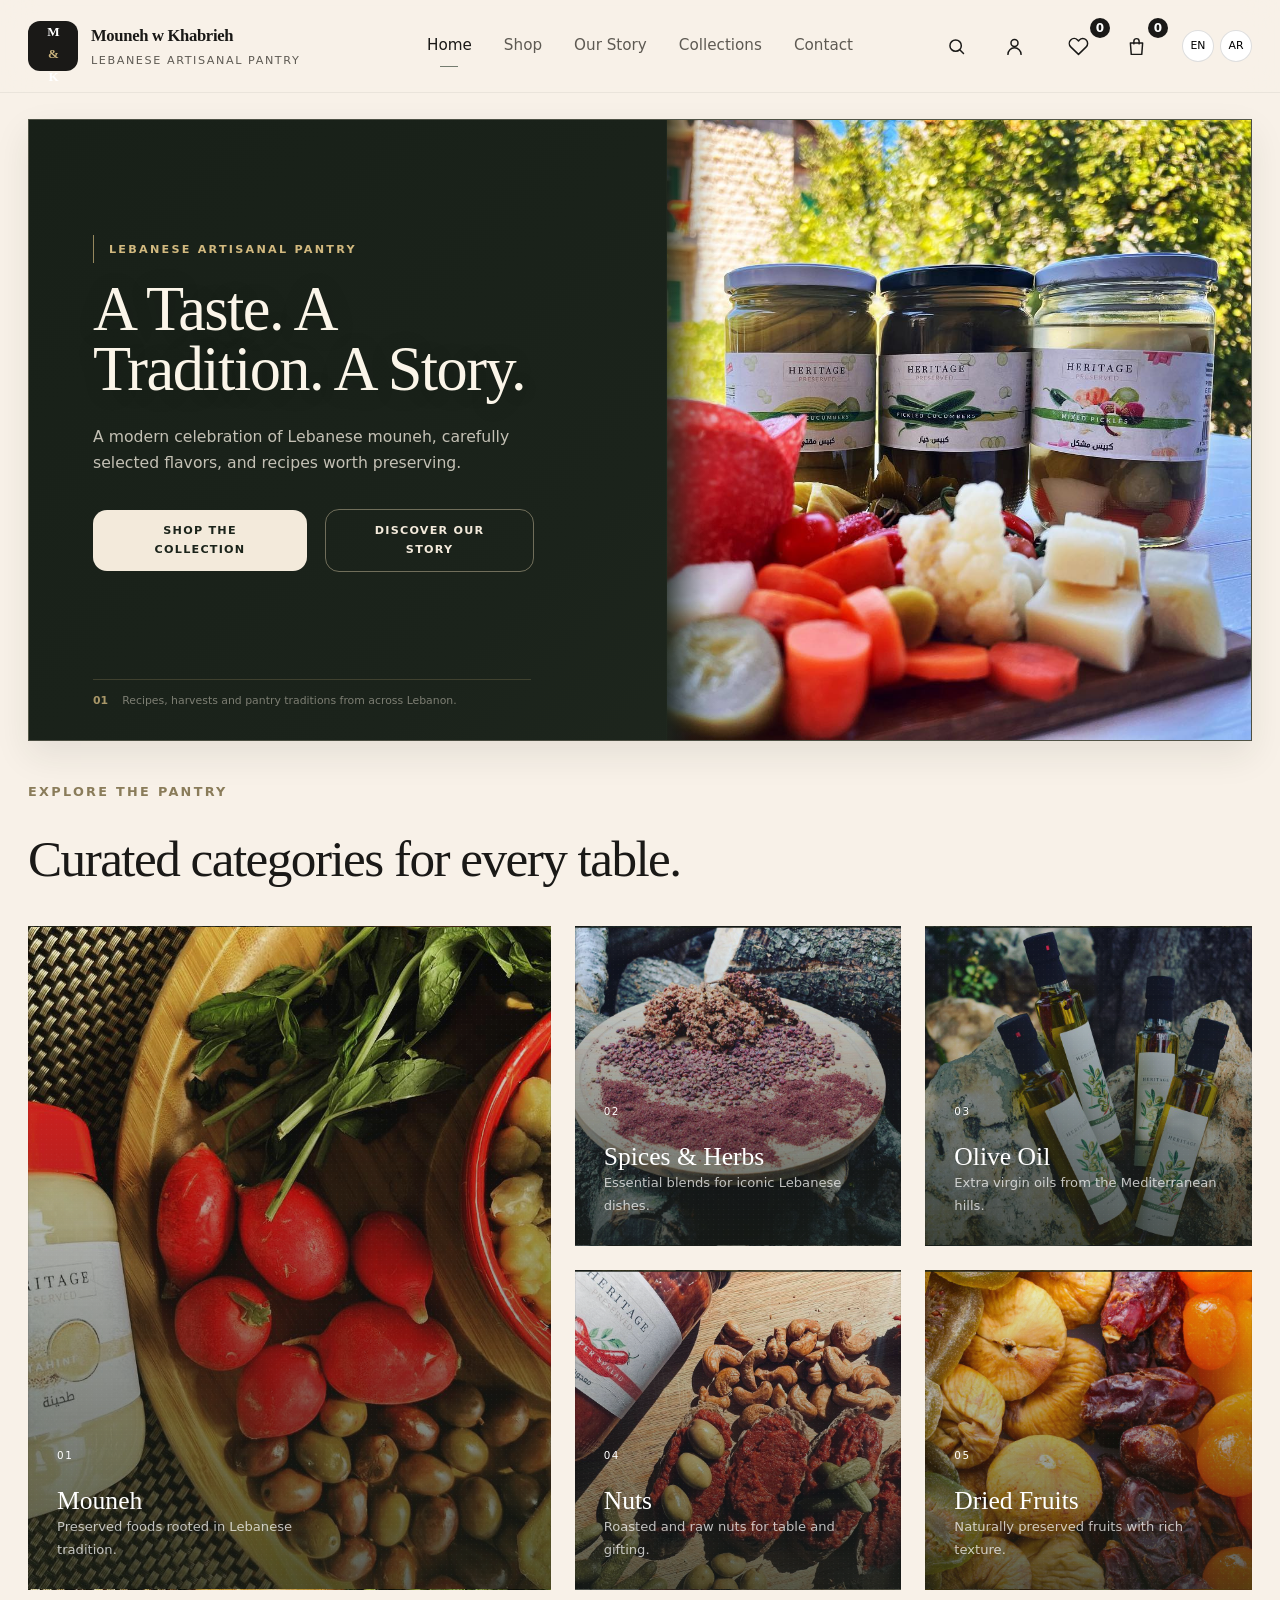
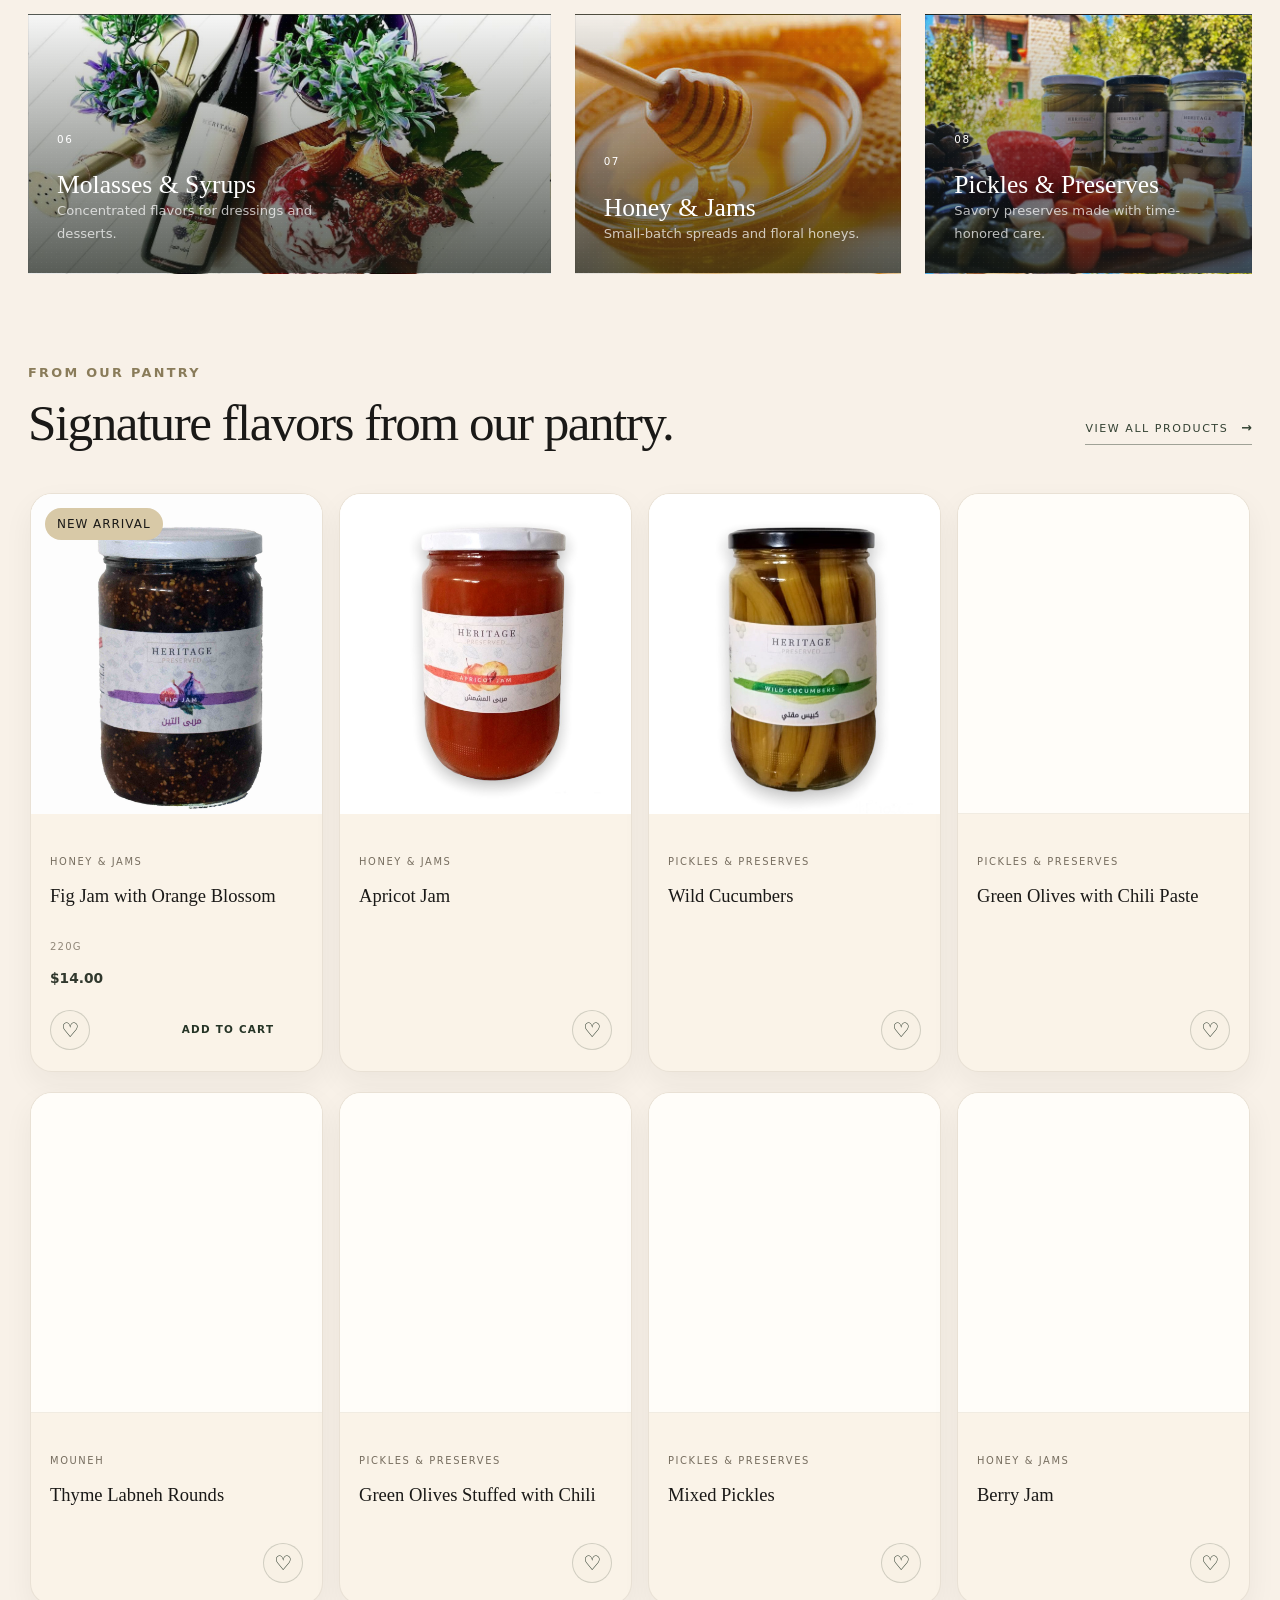
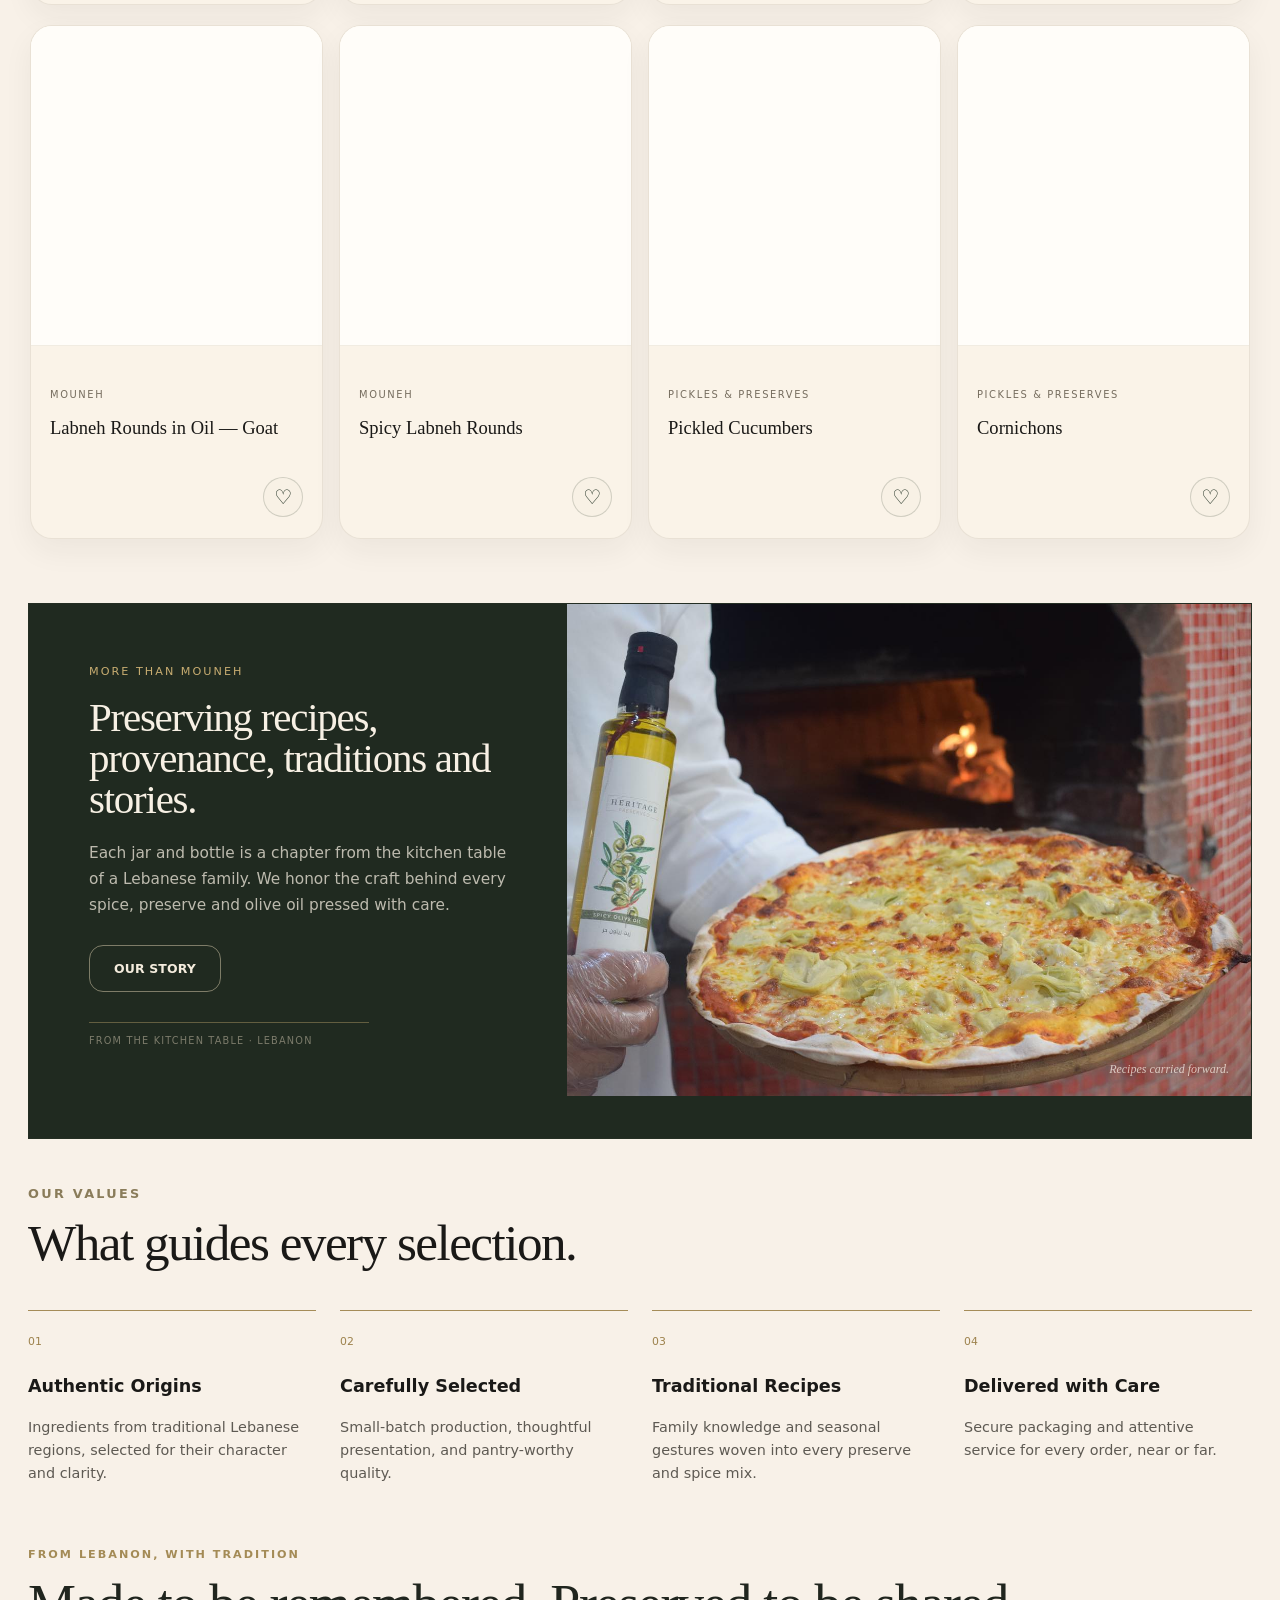
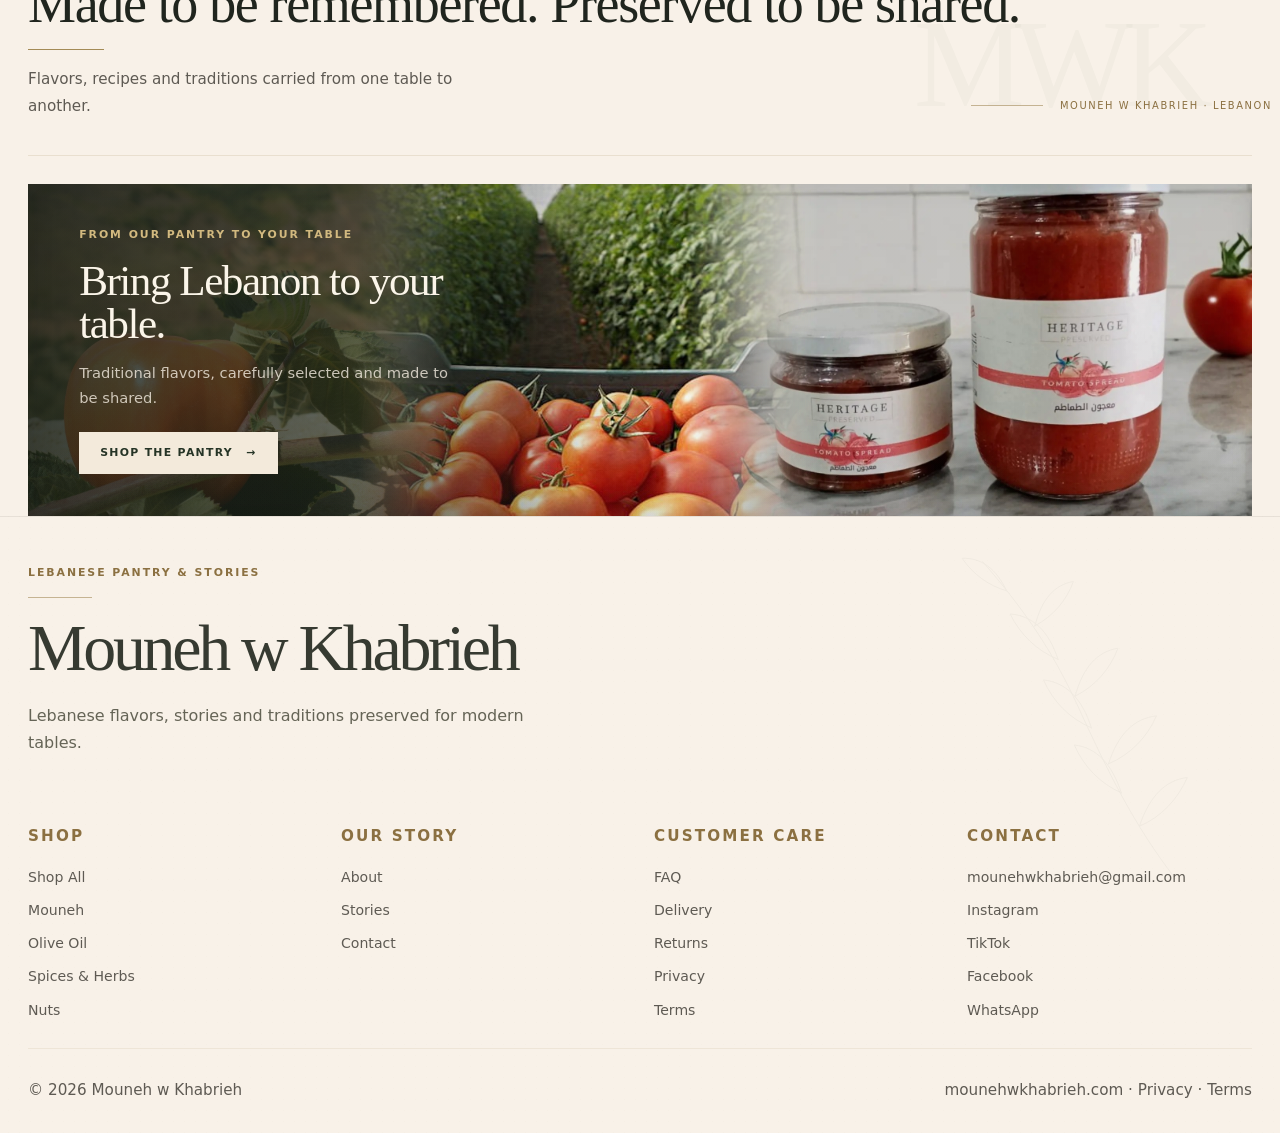
==== index.html @ b7694a87 "Initial commit" ====
<!DOCTYPE html>
<html lang="en">
<head>
  <meta charset="UTF-8" />
  <meta name="viewport" content="width=device-width, initial-scale=1.0" />
  <title>Mouneh w Khabrieh | Traditional Lebanese Pantry</title>
  <meta name="description" content="Mouneh w Khabrieh presents premium Lebanese mouneh, olive oil, spices, preserves, and curated gift boxes with artisanal storytelling." />
  <link rel="canonical" href="https://mounehwkhabrieh.com/" />
  <meta property="og:type" content="website" />
  <meta property="og:title" content="Mouneh w Khabrieh | A Taste. A Tradition. A Story." />
  <meta property="og:description" content="A modern celebration of Lebanese mouneh, carefully selected flavors, and recipes worth preserving." />
  <meta property="og:url" content="https://mounehwkhabrieh.com/" />
  <meta property="og:site_name" content="Mouneh w Khabrieh" />
  <link rel="stylesheet" href="css/global.css" />
  <link rel="stylesheet" href="css/index.css" />
  <link rel="stylesheet" href="css/responsive.css" />
</head>
<body>
  <div id="site-header"></div>
  <main class="page-shell homepage">
    <section class="hero-panel">
      <div class="hero-copy">
        <span class="eyebrow">Lebanese Artisanal Pantry</span>
        <h1>A Taste. A Tradition. A Story.</h1>
        <p>A modern celebration of Lebanese mouneh, carefully selected flavors, and recipes worth preserving.</p>
        <div class="hero-actions">
          <a class="button button-primary" href="shop.html">Shop the Collection</a>
          <a class="button button-secondary" href="about.html">Discover Our Story</a>
        </div>
        <p class="hero-note"><span>01</span> Recipes, harvests and pantry traditions from across Lebanon.</p>
      </div>
      <div class="hero-visual">
        <div class="hero-image hero-image-1" aria-hidden="true"></div>
        <span class="hero-media-caption">Lebanon, preserved.</span>
      </div>
    </section>

    <section class="section section-intro">
      <div class="section-heading badge-heading">
        <span>Explore the pantry</span>
        <h2>Curated categories for every table.</h2>
      </div>
      <div class="category-grid" id="categoryGrid"></div>
    </section>

    <section class="section section-featured">
      <div class="section-heading">
        <span>From our pantry</span>
        <h2>Signature flavors from our pantry.</h2>
        <div class="featured-carousel-controls" role="group" aria-label="Signature products carousel controls">
          <button class="featured-carousel-button" id="featuredPrev" type="button" aria-label="Previous signature product" aria-controls="featuredProducts" disabled><span aria-hidden="true">←</span></button>
          <button class="featured-carousel-button" id="featuredNext" type="button" aria-label="Next signature product" aria-controls="featuredProducts"><span aria-hidden="true">→</span></button>
        </div>
        <a class="section-view-all" href="shop.html">View all products <span aria-hidden="true">→</span></a>
      </div>
      <div class="product-grid signature-card-grid" id="featuredProducts"></div>
    </section>

    <section class="section section-story-text split-panel">
      <div class="story-copy">
        <span>More than mouneh</span>
        <h2>Preserving recipes, provenance, traditions and stories.</h2>
        <p>Each jar and bottle is a chapter from the kitchen table of a Lebanese family. We honor the craft behind every spice, preserve and olive oil pressed with care.</p>
        <a class="button button-secondary" href="about.html">Our Story</a>
      </div>
      <div class="story-image-wrap">
        <div class="story-image story-image-1" aria-hidden="true"></div>
        <span class="story-media-caption">Recipes carried forward.</span>
      </div>
    </section>

    <section class="section section-values">
      <div class="section-heading">
        <span>Our values</span>
        <h2>What guides every selection.</h2>
      </div>
      <div class="values-grid">
        <article>
          <span class="value-number">01</span>
          <strong>Authentic Origins</strong>
          <p>Ingredients from traditional Lebanese regions, selected for their character and clarity.</p>
        </article>
        <article>
          <span class="value-number">02</span>
          <strong>Carefully Selected</strong>
          <p>Small-batch production, thoughtful presentation, and pantry-worthy quality.</p>
        </article>
        <article>
          <span class="value-number">03</span>
          <strong>Traditional Recipes</strong>
          <p>Family knowledge and seasonal gestures woven into every preserve and spice mix.</p>
        </article>
        <article>
          <span class="value-number">04</span>
          <strong>Delivered with Care</strong>
          <p>Secure packaging and attentive service for every order, near or far.</p>
        </article>
      </div>
    </section>

    <section class="section section-editorial-transition">
      <span class="editorial-transition-eyebrow">From Lebanon, with tradition</span>
      <h2>Made to be remembered. Preserved to be shared.</h2>
      <span class="editorial-transition-rule" aria-hidden="true"></span>
      <p>Flavors, recipes and traditions carried from one table to another.</p>
      <span class="editorial-transition-signature" aria-label="Mouneh w Khabrieh, Lebanon"><i aria-hidden="true"></i> Mouneh w Khabrieh · Lebanon</span>
    </section>

    <section class="prefooter-commerce" aria-labelledby="prefooterCommerceTitle">
      <div class="prefooter-commerce-media">
        <img class="prefooter-commerce-image prefooter-commerce-image-origin" src="assets/images/tomat-1.jpg" alt="Tomato growing in the Lebanese landscape" />
        <img class="prefooter-commerce-image prefooter-commerce-image-harvest" src="assets/images/tomat-2.jpg" alt="Freshly harvested tomatoes gathered in a crate" />
        <img class="prefooter-commerce-image prefooter-commerce-image-product" src="assets/images/tomat-3.jpg" alt="Heritage Preserved tomato spread jars" />
      </div>
      <div class="prefooter-commerce-content">
        <span>From our pantry to your table</span>
        <h2 id="prefooterCommerceTitle">Bring Lebanon to your table.</h2>
        <p>Traditional flavors, carefully selected and made to be shared.</p>
        <a class="button button-primary" href="shop.html">Shop the pantry <span aria-hidden="true">→</span></a>
      </div>
    </section>
  </main>

  <div id="site-footer"></div>
  <div id="site-overlays"></div>

  <script src="data/products.js"></script>
  <script src="data/categories.js"></script>
  <script src="js/global.js"></script>
  <script src="js/index.js"></script>
</body>
</html>
---- css/global.css ----
:root {
  color-scheme: light;
  --bg: #f8f1e8;
  --surface: #fffaf6;
  --panel: #f3ebe3;
  --text: #1a1917;
  --muted: #5e5a53;
  --border: rgba(26, 25, 23, 0.08);
  --accent: #8a7c5a;
  --accent-soft: #d8c9a7;
  --shadow: 0 24px 64px rgba(20, 17, 12, 0.08);
  --radius: 22px;
  --radius-sm: 14px;
  --olive: #253426;
  --charcoal: #1c1c19;
  --gold: #a58c58;
  --max-width: 1440px;
  font-family: Inter, system-ui, -apple-system, BlinkMacSystemFont, "Segoe UI", sans-serif;
}

* {
  box-sizing: border-box;
}

html {
  scroll-behavior: smooth;
}

body {
  margin: 0;
  min-height: 100vh;
  background: var(--bg);
  color: var(--text);
  font-size: 16px;
  line-height: 1.7;
}

img,
picture {
  max-width: 100%;
  display: block;
}

button,
input,
select {
  font: inherit;
}

button {
  cursor: pointer;
}

a {
  color: inherit;
  text-decoration: none;
}

button,
input[type="search"],
input[type="email"],
input[type="text"],
select {
  border: 1px solid rgba(26, 25, 23, 0.12);
  background: #ffffff;
  border-radius: 14px;
}

button:focus,
input:focus,
select:focus {
  outline: 2px solid rgba(138, 124, 90, 0.35);
  outline-offset: 2px;
}

body.overlay-open {
  overflow: hidden;
}

.page-shell {
  width: min(100%, 1440px);
  margin: 0 auto;
  padding: 0 28px 80px;
}

/* Premium editorial system */
.site-header { transition: background .3s ease, box-shadow .3s ease; }
.site-header.scrolled { background: rgba(248,241,232,.96); box-shadow: 0 10px 35px rgba(23,25,20,.06); }
.header-inner { max-width: 1440px; min-height: 88px; padding: 16px 40px; }
.brand-logo { min-width: 255px; }
.brand-mark { width: 48px; height: 48px; border-radius: 50%; background: var(--olive); font-family: Georgia,serif; font-size: .82rem; letter-spacing: -.08em; }
.brand-mark span { color: #c9b27d; margin: 0 1px; }
.brand-name { font-family: Georgia,serif; font-size: 1.18rem; font-weight: 500; letter-spacing: -.02em; }
.brand-logo small { font-size: .68rem; text-transform: uppercase; letter-spacing: .13em; }
.desktop-nav { gap: clamp(17px,1.7vw,30px); }
.desktop-nav a { position: relative; color: var(--charcoal); font-size: .88rem; }
.desktop-nav a::after { content:""; position:absolute; left:0; right:100%; bottom:-7px; height:1px; background:var(--olive); transition:right .25s ease; }
.desktop-nav a:hover::after { right:0; }
.header-actions { gap: 5px; }
.ui-icon { width: 21px; height: 21px; display:block; }
.icon-button { width: 40px; height:40px; display:grid; place-items:center; padding:0; border-radius:50%; transition:background .2s ease; }
.icon-button:hover { background:rgba(37,52,38,.08); }
.icon-button .count-badge { top:-1px; right:-1px; min-width:17px; height:17px; font-size:.62rem; background:var(--gold); }
.mobile-menu-toggle { display:none; }
.language-switcher { margin-left:5px; gap:0; }
.lang-button { padding:5px 7px; border:0; background:transparent; font-size:.72rem; }

.section { padding: clamp(72px,7vw,112px) 0; }
.section-heading { margin-bottom: 44px; }
.section-heading span,.badge-heading span { color:var(--gold); font-size:.7rem; font-weight:700; }
.section-heading h2,.story-copy h2 { font-size:clamp(2.4rem,3.7vw,4.1rem); font-weight:400; }
.button { border-radius:0; padding:15px 25px; font-size:.78rem; text-transform:uppercase; letter-spacing:.1em; }
.button-primary { background:var(--olive); box-shadow:none; }
.button-primary:hover { background:#172419; }
.button-secondary { border-color:rgba(28,28,25,.28); }

.hero-image,.story-image,.gifting-visual,.about-hero-image,.contact-hero-image,.product-image,.category-tile {
  background-color:#dcd0bc;
  background-image:radial-gradient(circle at 18% 20%,rgba(255,255,255,.7),transparent 24%),radial-gradient(circle at 74% 65%,rgba(91,105,70,.20),transparent 34%),linear-gradient(135deg,#ece2d3,#cabba2);
  position:relative; overflow:hidden;
}
.hero-image::after,.story-image::after,.gifting-visual::after,.category-tile::after {
  content:"Mouneh w Khabrieh"; position:absolute; inset:auto 28px 24px; color:rgba(37,52,38,.52); font:italic 1rem Georgia,serif; letter-spacing:.06em;
}
.hero-image::before,.story-image::before,.gifting-visual::before,.category-tile::before,.product-image::before {
  content:""; position:absolute; inset:0; opacity:.22; background-image:repeating-linear-gradient(115deg,transparent 0 12px,rgba(255,255,255,.45) 13px 14px); pointer-events:none;
}

.product-grid,.bestseller-grid { display:grid; grid-template-columns:repeat(4,minmax(0,1fr)); gap:clamp(18px,2vw,30px); }
.product-card { gap:0; border-radius:0; background:transparent; box-shadow:none; overflow:visible; min-width:0; }
.product-image-link { overflow:hidden; background:#ddd1bf; }
.product-image { aspect-ratio:4/5; min-height:0; background-image:var(--product-image),linear-gradient(135deg,#ede3d4,#cbbca4); background-size:cover; background-position:center; transition:transform .55s cubic-bezier(.2,.7,.2,1),background-image .2s; }
.product-image:hover { transform:scale(1.025); background-image:var(--product-image-alt),linear-gradient(135deg,#ede3d4,#cbbca4); }
.image-fallback-label { position:absolute; inset:auto 18px 18px; color:rgba(37,52,38,.48); font:italic .84rem Georgia,serif; }
.product-image.has-real-image .image-fallback-label { display:none; }
.product-card-body { padding:18px 0 0; gap:8px; }
.product-card-meta { min-height:25px; }
.product-category,.product-size { color:#777166; font-size:.68rem; text-transform:uppercase; letter-spacing:.12em; }
.product-badge { border-radius:0; padding:4px 8px; background:var(--olive); color:#fff; font-size:.62rem; text-transform:uppercase; letter-spacing:.08em; }
.product-title { font:400 clamp(1.1rem,1.3vw,1.35rem) Georgia,serif; line-height:1.25; }
.product-line { margin-top:3px; }
.product-price { font-size:.92rem; }
.product-old-price { font-size:.82rem; }
.product-actions { align-items:center; flex-wrap:nowrap; margin-top:8px; }
.wishlist-button { width:42px; height:42px; flex:0 0 42px; border:1px solid rgba(28,28,25,.18); background:transparent; border-radius:50%; font-size:1.25rem; color:var(--olive); padding:0; }
.wishlist-button.is-saved { background:var(--olive); color:#fff; }
.add-cart-button { flex:1; background:transparent; color:var(--olive); border:1px solid var(--olive); box-shadow:none; }
.add-cart-button:hover { background:var(--olive); color:#fff; }

.site-footer { padding:72px 40px 30px; background:var(--olive); color:#f7f0e5; border:0; }
.footer-brand { max-width:1440px; margin:0 auto 62px; padding-bottom:48px; border-bottom:1px solid rgba(255,255,255,.15); }
.footer-brand span { color:#cdb887; text-transform:uppercase; letter-spacing:.18em; font-size:.68rem; }
.footer-brand strong { display:block; margin:12px 0; font:400 clamp(2.8rem,5.5vw,6rem) Georgia,serif; letter-spacing:-.05em; }
.footer-brand p { max-width:540px; color:rgba(255,255,255,.65); }
.footer-grid { max-width:1440px; grid-template-columns:1.2fr 1fr 1fr 1.4fr; gap:48px; }
.footer-grid span { color:#cdb887; font-size:.68rem; }
.footer-grid a { color:rgba(255,255,255,.68); font-size:.88rem; }
.footer-grid a:hover { color:#fff; }
.footer-bottom { max-width:1440px; margin:45px auto 0; padding-top:22px; border-top:1px solid rgba(255,255,255,.12); color:rgba(255,255,255,.5); font-size:.75rem; }

@media (max-width:1180px) {
  .header-inner { padding-inline:24px; }
  .brand-logo { min-width:auto; }
  .brand-logo small { display:none; }
  .desktop-nav { gap:16px; }
  .product-grid,.bestseller-grid { grid-template-columns:repeat(3,minmax(0,1fr)); }
}
@media (max-width:900px) {
  .desktop-nav,.account-button,.header-actions .language-switcher { display:none; }
  .mobile-menu-toggle { display:grid; order:-1; }
  .header-inner { min-height:76px; }
  .brand-logo { margin-right:auto; }
  .product-grid,.bestseller-grid { grid-template-columns:repeat(2,minmax(0,1fr)); }
  .footer-grid { grid-template-columns:repeat(2,minmax(0,1fr)); }
}
@media (max-width:520px) {
  .page-shell { padding-inline:16px; }
  .header-inner { padding-inline:12px; gap:4px; }
  .brand-mark { width:38px; height:38px; }
  .brand-name { font-size:.98rem; }
  .icon-button { width:36px; height:36px; }
  .product-grid,.bestseller-grid { gap:28px 12px; }
  .product-card-body { padding-top:12px; }
  .product-title { font-size:1rem; }
  .product-actions { gap:6px; }
  .wishlist-button { width:38px; height:38px; flex-basis:38px; }
  .add-cart-button { padding:12px 5px; font-size:.64rem; }
  .site-footer { padding-inline:20px; }
  .footer-grid { grid-template-columns:1fr; }
}

/* Real manufacturer packshots */
.product-image {
  display:grid;
  place-items:center;
  padding:clamp(18px,2.1vw,34px);
  background:linear-gradient(145deg,#f2eadf,#e4d9c9);
  border:1px solid rgba(55,61,48,.08);
}
.product-packshot {
  position:relative;
  z-index:2;
  width:100%;
  height:100%;
  object-fit:contain;
  filter:drop-shadow(0 18px 18px rgba(47,51,42,.12));
  transition:transform .5s cubic-bezier(.2,.7,.2,1);
}
.product-card:hover .product-packshot { transform:scale(1.035); }
.product-image.has-real-image::before { opacity:.06; }
.product-image.has-real-image .image-fallback-label { display:none; }
.add-cart-button:disabled { color:var(--muted); border-color:rgba(28,28,25,.16); cursor:not-allowed; opacity:.72; }
.add-cart-button:disabled:hover { background:transparent; color:var(--muted); transform:none; }
@media(max-width:520px) {
  .product-image { padding:14px 10px; }
  .product-packshot { filter:drop-shadow(0 10px 12px rgba(47,51,42,.1)); }
}

@media (prefers-reduced-motion:reduce) { *,*::before,*::after { scroll-behavior:auto!important; transition-duration:.01ms!important; animation-duration:.01ms!important; } }

@media (max-width: 768px) {
  .page-shell {
    padding: 0 20px 60px;
  }
}

/* Final real-image staging correction */
.product-image-link {
  background:#eee5d8;
  border:1px solid rgba(55,61,48,.09);
}
.product-image {
  min-height:0;
  display:grid;
  place-items:center;
  padding:clamp(10px,1.2vw,18px);
  background:#fffdfa;
  background-image:none;
  border:0;
  box-shadow:inset 0 0 0 1px rgba(206,193,173,.36),inset 0 -24px 50px rgba(228,217,201,.12);
  overflow:hidden;
}
.product-image::before {
  background:none;
  opacity:0;
}
.product-packshot {
  width:var(--packshot-size,112%);
  height:var(--packshot-size,112%);
  max-width:none;
  object-fit:contain;
  object-position:center;
}
.product-card:hover .product-packshot { transform:scale(1.025); }
@media(max-width:520px) {
  .product-image { padding:6px; }
  .product-packshot { width:min(var(--packshot-size,108%),116%); height:min(var(--packshot-size,108%),116%); }
}

/* Final mobile overrides */
@media (max-width:900px) {
  .mobile-menu-toggle { display:grid; }
  .header-inner { min-height:76px; }
  .product-grid,.bestseller-grid { grid-template-columns:repeat(2,minmax(0,1fr)); }
  .footer-grid { grid-template-columns:repeat(2,minmax(0,1fr)); }
}
@media (max-width:768px) {
  .section-heading h2,.hero-panel h1 { font-size:clamp(2.5rem,10vw,4rem); }
  .category-grid,.product-grid,.values-grid { grid-template-columns:repeat(2,minmax(0,1fr)); }
  .product-actions { display:flex; }
}
@media (max-width:520px) {
  .footer-grid { grid-template-columns:1fr; }
  .newsletter-input-wrap { grid-template-columns:1fr; }
}

.site-header {
  position: sticky;
  top: 0;
  z-index: 50;
  backdrop-filter: blur(18px);
  background: rgba(248, 241, 232, 0.88);
  border-bottom: 1px solid rgba(26, 25, 23, 0.06);
}

.header-inner {
  max-width: var(--max-width);
  margin: 0 auto;
  display: flex;
  align-items: center;
  justify-content: space-between;
  gap: 24px;
  padding: 18px 28px;
}

.brand-logo {
  display: inline-flex;
  align-items: center;
  gap: 12px;
  color: var(--text);
}

.brand-mark {
  width: 45px;
  height: 45px;
  display: grid;
  place-items: center;
  border-radius: 12px;
  background: var(--text);
  color: #fff;
  font-weight: 700;
}

.brand-name {
  display: block;
  font-size: 0.95rem;
  font-weight: 700;
}

.brand-logo small {
  display: block;
  font-size: 0.8rem;
  color: var(--muted);
}

.desktop-nav {
  display: flex;
  gap: 28px;
  align-items: center;
}

.desktop-nav a {
  color: var(--muted);
  font-size: 0.95rem;
  transition: color 0.2s ease;
}

.desktop-nav a:hover,
.desktop-nav a:focus-visible {
  color: var(--text);
}

.header-actions {
  display: flex;
  gap: 12px;
  align-items: center;
}

.icon-button {
  background: transparent;
  border: none;
  color: var(--text);
  font-weight: 600;
  position: relative;
}

.icon-button .count-badge {
  display: inline-flex;
  align-items: center;
  justify-content: center;
  min-width: 20px;
  height: 20px;
  border-radius: 999px;
  background: var(--text);
  color: #fff;
  font-size: 0.75rem;
  position: absolute;
  top: -8px;
  right: -12px;
}

.language-switcher,
.language-switcher-mobile {
  display: inline-flex;
  gap: 8px;
}

.lang-button {
  border: 1px solid rgba(26, 25, 23, 0.12);
  background: #fff;
  padding: 7px 12px;
  border-radius: 999px;
  transition: background 0.2s ease, color 0.2s ease;
}

.lang-button:hover,
.lang-button:focus-visible {
  background: var(--accent-soft);
}

.mobile-menu-overlay,
.site-search-overlay {
  position: fixed;
  inset: 0;
  background: rgba(24, 20, 14, 0.5);
  opacity: 0;
  visibility: hidden;
  transition: opacity 0.25s ease, visibility 0.25s ease;
  z-index: 60;
}

.mobile-menu-overlay.active,
.site-search-overlay.active {
  opacity: 1;
  visibility: visible;
}

.mobile-menu-panel,
.search-panel {
  width: min(420px, 100%);
  max-height: 100vh;
  overflow-y: auto;
  background: var(--surface);
  padding: 32px;
  box-shadow: var(--shadow);
}

.mobile-menu-overlay .mobile-menu-panel {
  position: absolute;
  right: 0;
  top: 0;
  bottom: 0;
}

.site-search-overlay .search-panel {
  margin: auto;
  border-radius: 24px;
}

.nav-close {
  background: transparent;
  border: none;
  font-size: 1.8rem;
  line-height: 1;
  position: absolute;
  top: 24px;
  right: 24px;
}

.mobile-nav {
  display: grid;
  gap: 18px;
  margin-top: 36px;
}

.mobile-nav a,
.mobile-menu-footer a {
  color: var(--text);
  font-size: 1rem;
}

.mobile-menu-footer {
  display: flex;
  justify-content: space-between;
  gap: 16px;
  margin-top: 32px;
}

.search-panel h2 {
  margin-top: 0;
  font-size: clamp(2rem, 4vw, 2.8rem);
}

.search-panel input {
  width: 100%;
  margin-top: 18px;
  padding: 18px 20px;
  border-radius: 18px;
  border: 1px solid rgba(26, 25, 23, 0.12);
}

.search-suggestions {
  margin-top: 24px;
  display: grid;
  gap: 14px;
}

.search-suggestion {
  display: block;
  padding: 18px 20px;
  border-radius: 18px;
  background: #fff;
  border: 1px solid rgba(26, 25, 23, 0.08);
}

.search-suggestion small {
  display: block;
  margin-top: 6px;
  color: var(--muted);
}

.toast-container {
  position: fixed;
  right: 20px;
  bottom: 20px;
  display: flex;
  flex-direction: column;
  gap: 10px;
  z-index: 200;
}

.toast-item {
  min-width: 220px;
  padding: 14px 18px;
  border-radius: 16px;
  background: rgba(47, 40, 33, 0.95);
  color: #fff;
  opacity: 0;
  transform: translateY(10px);
  transition: opacity 0.24s ease, transform 0.24s ease;
}

.toast-item.visible {
  opacity: 1;
  transform: translateY(0);
}

.section {
  padding: 80px 0;
}

.section-heading {
  max-width: 720px;
  margin-bottom: 40px;
}

.section-heading span,
.badge-heading span {
  display: block;
  color: var(--accent);
  letter-spacing: 0.18em;
  text-transform: uppercase;
  font-size: 0.8rem;
  margin-bottom: 12px;
}

.section-heading h2,
.hero-panel h1,
.story-copy h2,
.product-summary h1,
.product-detail-panel h1 {
  font-family: Georgia, serif;
  font-size: clamp(2.3rem, 4vw, 3.4rem);
  line-height: 1.05;
  letter-spacing: -0.03em;
  margin: 0;
}

.badge-heading {
  display: grid;
  gap: 18px;
}

.button {
  border: none;
  border-radius: 14px;
  padding: 14px 22px;
  font-weight: 700;
  letter-spacing: 0.01em;
  transition: transform 0.2s ease, box-shadow 0.2s ease, background-color 0.2s ease;
}

.button:hover,
.button:focus-visible {
  transform: translateY(-1px);
}

.button-primary {
  background: var(--text);
  color: #fff;
  box-shadow: 0 16px 40px rgba(26, 25, 23, 0.12);
}

.button-secondary {
  background: transparent;
  color: var(--text);
  border: 1px solid rgba(26, 25, 23, 0.16);
}

.button-sm {
  padding: 11px 16px;
}

.text-button {
  background: transparent;
  border: none;
  color: var(--text);
  font-weight: 700;
  padding: 0;
}

.text-link {
  display: inline-flex;
  color: var(--text);
  font-weight: 700;
}

.hero-panel,
.section-featured,
.section-bestsellers,
.section-gifting,
.section-values,
.section-newsletter {
  min-height: auto;
}

.hero-panel {
  display: grid;
  grid-template-columns: minmax(320px, 1fr) minmax(420px, 1fr);
  align-items: center;
  gap: 48px;
  padding-top: 100px;
}

.hero-copy {
  max-width: 620px;
}

.hero-copy .eyebrow {
  display: inline-flex;
  padding: 10px 16px;
  border-radius: 999px;
  background: rgba(138, 124, 90, 0.12);
  font-size: 0.85rem;
  letter-spacing: 0.16em;
  text-transform: uppercase;
}

.hero-copy p {
  max-width: 540px;
  color: var(--muted);
  margin: 28px 0 32px;
}

.hero-actions {
  display: flex;
  gap: 16px;
  flex-wrap: wrap;
}

.hero-meta-grid {
  display: grid;
  gap: 18px;
  grid-template-columns: repeat(2, minmax(0, 1fr));
}

.hero-meta-grid strong {
  display: block;
  margin-bottom: 8px;
  font-weight: 700;
}

.hero-image,
.story-image,
.gifting-visual,
.about-hero-image,
.contact-hero-image {
  min-height: 560px;
  border-radius: var(--radius);
  background-size: cover;
  background-position: center;
  box-shadow: var(--shadow);
}

.hero-image-1 {
  background: linear-gradient(180deg, rgba(248,241,232,0.96) 0%, rgba(248,241,232,0.84) 100%), url('assets/images/placeholder-product.svg');
}

.story-image-1,
.hero-image-2,
.contact-hero-image {
  background: linear-gradient(180deg, rgba(248,241,232,0.94) 0%, rgba(248,241,232,0.92) 100%), url('assets/images/placeholder-product.svg');
}

.story-image-2 {
  background: linear-gradient(180deg, rgba(248,241,232,0.94) 0%, rgba(248,241,232,0.92) 100%), url('assets/images/placeholder-product.svg');
}

.gifting-visual {
  background: linear-gradient(180deg, rgba(248,241,232,0.82) 0%, rgba(248,241,232,0.96) 100%), url('assets/images/placeholder-product.svg');
}

.category-grid,
.product-grid,
.values-grid,
.contact-cards,
.product-story-grid {
  display: grid;
  gap: 24px;
}

.category-grid {
  grid-template-columns: repeat(3, minmax(0, 1fr));
}

.category-tile {
  display: grid;
  gap: 20px;
  padding: 32px;
  min-height: 220px;
  border-radius: var(--radius);
  background: #fff;
  border: 1px solid rgba(26, 25, 23, 0.06);
  box-shadow: 0 18px 38px rgba(26, 25, 23, 0.06);
}

.category-tile strong {
  font-size: 1.3rem;
}

.category-tile p {
  color: var(--muted);
  margin: 0;
}

.product-card {
  display: grid;
  gap: 18px;
  padding: 0;
  border-radius: var(--radius);
  background: #fff;
  overflow: hidden;
  box-shadow: 0 20px 45px rgba(26, 25, 23, 0.06);
}

.product-image-link {
  display: block;
}

.product-image {
  min-height: 320px;
  background-size: cover;
  background-position: center;
}

.product-card-body {
  padding: 24px;
  display: grid;
  gap: 16px;
}

.product-card-meta {
  display: flex;
  justify-content: space-between;
  gap: 12px;
  align-items: start;
}

.product-category {
  font-size: 0.85rem;
  color: var(--muted);
}

.product-badge {
  background: var(--accent-soft);
  color: var(--text);
  border-radius: 999px;
  padding: 6px 12px;
  font-size: 0.75rem;
}

.product-title {
  display: block;
  font-size: 1.15rem;
  font-weight: 700;
}

.product-copy {
  color: var(--muted);
  margin: 0;
}

.product-line {
  display: flex;
  align-items: center;
  gap: 12px;
  flex-wrap: wrap;
}

.product-price {
  font-weight: 700;
}

.product-old-price {
  color: var(--muted);
  text-decoration: line-through;
}

.product-actions {
  display: flex;
  justify-content: space-between;
  gap: 12px;
  flex-wrap: wrap;
}

.values-grid article,
.contact-card {
  padding: 28px;
  border-radius: var(--radius);
  background: #fff;
  box-shadow: 0 18px 30px rgba(26, 25, 23, 0.05);
}

.bestseller-grid {
  grid-template-columns: repeat(3, minmax(0, 1fr));
}

.section-gifting {
  padding: 0;
}

.gifting-panel {
  display: grid;
  grid-template-columns: 1fr minmax(320px, 1.2fr);
  gap: 40px;
  align-items: center;
  background: #fff;
  padding: 60px;
  border-radius: var(--radius);
  box-shadow: var(--shadow);
}

.gifting-panel p {
  max-width: 520px;
  color: var(--muted);
}

.gifting-visual {
  min-height: 400px;
}

.values-grid {
  grid-template-columns: repeat(4, minmax(0, 1fr));
}

.values-grid article strong {
  display: block;
  margin-bottom: 14px;
  font-size: 1.1rem;
}

.values-grid article p {
  color: var(--muted);
  margin: 0;
}

.newsletter-panel {
  display: grid;
  grid-template-columns: 1.1fr 1fr;
  gap: 40px;
  align-items: end;
  background: #fff;
  padding: 46px;
  border-radius: var(--radius);
  box-shadow: var(--shadow);
}

.newsletter-panel h2 {
  margin: 0;
}

.newsletter-form {
  display: grid;
  gap: 18px;
}

.newsletter-input-wrap {
  display: grid;
  grid-template-columns: 1fr auto;
  gap: 12px;
}

.newsletter-input-wrap input {
  min-width: 0;
  padding: 16px 18px;
}

.newsletter-note {
  color: var(--muted);
  font-size: 0.95rem;
  margin: 0;
}

.site-footer {
  padding: 60px 28px 40px;
  background: #fff;
  border-top: 1px solid rgba(26, 25, 23, 0.08);
}

.footer-grid {
  display: grid;
  grid-template-columns: repeat(4, minmax(0, 1fr));
  gap: 28px;
  max-width: var(--max-width);
  margin: 0 auto 28px;
}

.footer-grid strong,
.footer-grid span {
  display: block;
  margin-bottom: 16px;
  font-size: 0.95rem;
  letter-spacing: 0.08em;
  text-transform: uppercase;
}

.footer-grid a {
  color: var(--muted);
  display: block;
  margin-bottom: 12px;
}

.footer-bottom {
  display: flex;
  justify-content: space-between;
  gap: 16px;
  flex-wrap: wrap;
  color: var(--muted);
  font-size: 0.95rem;
}

.breadcrumb {
  margin: 34px 0 24px;
  color: var(--muted);
}

.breadcrumb a {
  color: var(--muted);
}

@media (max-width: 980px) {
  .hero-panel,
  .gifting-panel,
  .newsletter-panel,
  .footer-grid {
    grid-template-columns: 1fr;
  }
  .hero-image,
  .story-image,
  .gifting-visual,
  .about-hero-image,
  .contact-hero-image {
    min-height: 360px;
  }
}

@media (max-width: 768px) {
  .desktop-nav,
  .header-actions .language-switcher {
    display: none;
  }
  .header-inner {
    padding: 16px 20px;
  }
  .section-heading h2,
  .hero-panel h1 {
    font-size: clamp(2rem, 8vw, 2.8rem);
  }
  .category-grid,
  .product-grid,
  .values-grid,
  .product-story-grid,
  .contact-cards {
    grid-template-columns: 1fr;
  }
  .hero-meta-grid,
  .product-actions,
  .newsletter-input-wrap {
    grid-template-columns: 1fr;
  }
}

/* Match the expanded homepage frame on large desktop. */
@media (min-width: 1900px) {
  .header-inner {
    width:min(calc(100% - 7vw),1880px);
    max-width:none;
  }
}

/* Final desktop header micro-polish. */
@media (min-width: 1181px) {
  .header-inner {
    position:relative;
    min-height:92px;
    padding-block:20px;
  }

  .brand-logo { gap:13px; }
  .brand-mark { width:50px; height:50px; }
  .brand-name { font-size:1.04rem; font-weight:700; }
  .brand-logo small { font-size:.7rem; letter-spacing:.14em; }

  .desktop-nav {
    position:absolute;
    left:50%;
    gap:32px;
    transform:translateX(-50%);
  }

  .desktop-nav a {
    transition:color .2s ease,opacity .2s ease;
  }

  .desktop-nav a::after {
    left:50%;
    right:auto;
    bottom:-8px;
    width:18px;
    opacity:0;
    transform:translateX(-50%);
    transition:opacity .2s ease;
  }

  .desktop-nav a:hover::after,
  .desktop-nav a:focus-visible::after,
  body:has(.homepage) .desktop-nav a[href="index.html"]::after { opacity:.62; }

  body:has(.homepage) .desktop-nav a[href="index.html"] { color:var(--text); }

  .header-actions { gap:18px; }
  .header-actions .account-button { margin-right:6px; }
  .header-actions .language-switcher { margin-left:8px; gap:6px; }

  .header-actions .lang-button {
    width:32px;
    height:32px;
    padding:0;
    display:grid;
    place-items:center;
    border-color:rgba(26,25,23,.14);
    font-size:.68rem;
    line-height:1;
  }

  .header-actions .icon-button {
    transition:opacity .2s ease;
  }

  .header-actions .icon-button:hover,
  .header-actions .icon-button:focus-visible {
    opacity:.68;
    background:transparent;
  }
}
---- css/index.css ----
.hero-panel {
  min-height: calc(100vh - 88px);
  grid-template-columns:minmax(0,44fr) minmax(0,56fr);
  gap:clamp(48px,6vw,96px);
  padding-top:clamp(54px,7vh,96px);
  padding-bottom:clamp(54px,7vh,96px);
}

.hero-copy h1 { font-size:clamp(4rem,6.2vw,7rem); font-weight:400; max-width:650px; }
.hero-copy>p { font-size:1.08rem; max-width:500px; }
.hero-copy .eyebrow { padding:0; border-radius:0; background:transparent; color:var(--gold); font-size:.7rem; font-weight:700; }
.hero-note { display:flex; gap:16px; align-items:center; margin-top:54px!important; padding-top:20px; border-top:1px solid rgba(28,28,25,.15); font-size:.78rem!important; }
.hero-note span { color:var(--gold); font-weight:700; }
.hero-image { min-height:min(690px,72vh); border-radius:0; box-shadow:none; }

.hero-image-1 {
  position: relative;
}

.hero-image-1::before {
  content: "";
  position: absolute;
  inset: 0;
  background: radial-gradient(circle at top left, rgba(138, 124, 90, 0.18), transparent 38%);
}

.section-intro .category-grid {
  grid-template-columns: 1.6fr 1fr 1fr;
  grid-template-rows: repeat(2, minmax(220px, auto));
}
.category-tile { min-height:260px; padding:28px; border-radius:0; box-shadow:none; color:#fff; align-items:end; background-image:linear-gradient(180deg,rgba(37,52,38,.02),rgba(24,30,22,.68)),radial-gradient(circle at 18% 20%,rgba(255,255,255,.5),transparent 24%),linear-gradient(135deg,#c9b999,#66705b); transition:transform .35s ease; }
.category-tile:hover { transform:translateY(-4px); }
.category-tile::after { display:none; }
.category-tile div { position:relative; z-index:2; }
.category-tile strong { display:block; font:400 clamp(1.4rem,2vw,2rem) Georgia,serif; }
.category-tile p { color:rgba(255,255,255,.72); font-size:.82rem; max-width:290px; }
.category-index { position:absolute; bottom:calc(100% + 22px); font-size:.65rem; letter-spacing:.15em; }
.category-tile-1 { min-height:560px; }

.category-tile-1 {
  grid-row: span 2;
}

.category-tile-2,
.category-tile-5 {
  min-height: 320px;
}

.section-featured .product-grid {
  grid-template-columns: repeat(4, minmax(0, 1fr));
}
.section-featured .product-grid .product-card:nth-child(n+5) { display:none; }

.section-story-text {
  display:grid; grid-template-columns:minmax(0,45fr) minmax(0,55fr); gap:clamp(48px,8vw,120px);
  align-items: center;
}
.story-copy { padding:40px 0; }
.story-copy>span,.gifting-panel>div>span,.newsletter-panel>div>span { color:var(--gold); text-transform:uppercase; letter-spacing:.17em; font-size:.7rem; }
.story-copy p { color:var(--muted); max-width:520px; margin:28px 0 32px; }
.story-image { border-radius:0; box-shadow:none; min-height:620px; }

.text-link { font-size:.72rem; text-transform:uppercase; letter-spacing:.12em; border-bottom:1px solid; }

.section-gifting {
  padding: 100px 0;
}
.gifting-panel { grid-template-columns:minmax(0,42fr) minmax(0,58fr); gap:64px; padding:64px; border-radius:0; background:#e8dfd1; box-shadow:none; }
.gifting-panel h2 { font:400 clamp(2.8rem,4vw,4.5rem) Georgia,serif; margin:12px 0; }
.gifting-visual { min-height:500px; border-radius:0; box-shadow:none; }

.section-values {
  padding-top: 60px;
}
.values-grid article { padding:26px 12px 0 0; border-radius:0; background:transparent; box-shadow:none; border-top:1px solid var(--gold); }
.value-number { display:block; color:var(--gold); font-size:.68rem; margin-bottom:28px; }

.section-newsletter {
  padding-top: 60px;
}
.newsletter-panel { padding:58px; border-radius:0; background:#f0e8dc; box-shadow:none; }
.newsletter-panel h2 { font:400 clamp(2rem,3.2vw,3.5rem) Georgia,serif; }
.newsletter-input-wrap input { border-radius:0; background:transparent; border-width:0 0 1px; }

@media(max-width:980px){
 .hero-panel { min-height:auto; grid-template-columns:1fr; }
 .hero-copy h1 { font-size:clamp(3.5rem,10vw,6rem); }
 .section-featured .product-grid { grid-template-columns:repeat(2,minmax(0,1fr)); }
 .section-story-text,.gifting-panel { grid-template-columns:1fr; }
}
@media(max-width:640px){
 .hero-panel { padding-top:48px; }
 .hero-copy h1 { font-size:clamp(3.25rem,16vw,4.8rem); }
 .hero-image { min-height:430px; }
 .section-intro .category-grid { grid-template-columns:repeat(2,minmax(0,1fr)); grid-template-rows:auto; gap:12px; }
 .category-tile,.category-tile-1,.category-tile-2,.category-tile-5 { min-height:230px; grid-row:auto; padding:18px; }
 .category-tile:first-child { grid-column:span 2; min-height:360px; }
 .category-tile p { display:none; }
 .gifting-panel,.newsletter-panel { padding:28px 22px; }
 .values-grid { grid-template-columns:repeat(2,minmax(0,1fr)); gap:36px 18px; }
}

@media (max-width: 980px) {
  .section-intro .category-grid {
    grid-template-columns: 1fr;
  }
  .section-featured .product-grid,
  .section-story-text,
  .gifting-panel {
    grid-template-columns: 1fr;
  }
}

/* Final responsive editorial grid corrections */
@media (max-width: 980px) {
  .section-intro .category-grid { grid-template-columns:repeat(2,minmax(0,1fr)); }
  .section-featured .product-grid { grid-template-columns:repeat(2,minmax(0,1fr)); }
}
@media (max-width:640px) {
  .section-intro .category-grid { grid-template-columns:repeat(2,minmax(0,1fr)); }
  .category-tile:first-child { grid-column:span 2; }
}

/* Homepage VIP polish */
.homepage {
  --home-ink:#20251e;
  --home-olive:#344233;
  --home-gold:#a48b56;
}

.homepage .hero-panel {
  min-height:clamp(780px,calc(100vh - 88px),860px);
  grid-template-columns:minmax(0,42fr) minmax(0,58fr);
  align-items:center;
  padding-block:clamp(54px,7vh,86px);
}
.homepage .hero-copy { position:relative; z-index:2; }
.homepage .hero-copy::after {
  content:"MWK";
  position:absolute;
  right:2%;
  bottom:-72px;
  padding-left:52px;
  color:rgba(52,66,51,.5);
  font:500 .62rem/1 Georgia,serif;
  letter-spacing:.2em;
}
.homepage .hero-copy::before {
  content:"";
  position:absolute;
  right:calc(2% + 42px);
  bottom:-69px;
  width:44px;
  height:1px;
  background:var(--home-gold);
  transform:rotate(-8deg);
}
.homepage .hero-actions .button { min-width:190px; text-align:center; }
.homepage .hero-actions .button-primary:hover { box-shadow:0 12px 28px rgba(37,52,38,.17); transform:translateY(-2px); }
.homepage .hero-actions .button-secondary { position:relative; border-color:transparent; padding-inline:8px; min-width:auto; }
.homepage .hero-actions .button-secondary::after { content:""; position:absolute; left:8px; right:100%; bottom:8px; height:1px; background:var(--home-olive); transition:right .25s ease; }
.homepage .hero-actions .button-secondary:hover::after { right:8px; }
.homepage .hero-visual { position:relative; padding:11px 0 0 11px; }
.homepage .hero-visual::before { content:""; position:absolute; inset:0 11px 11px 0; border:1px solid rgba(52,66,51,.25); pointer-events:none; }
.homepage .hero-image {
  min-height:clamp(650px,71vh,740px);
  background-image:
    radial-gradient(ellipse at 48% 38%,rgba(255,255,255,.46),transparent 34%),
    radial-gradient(ellipse at 55% 110%,rgba(44,59,43,.28),transparent 52%),
    linear-gradient(145deg,#f0e8db 0%,#d9cdbb 54%,#b5aa94 100%);
  box-shadow:22px 30px 60px rgba(46,57,42,.13);
}
.homepage .hero-image::before {
  opacity:.14;
  background-image:radial-gradient(rgba(41,48,38,.8) .45px,transparent .55px);
  background-size:4px 4px;
  mix-blend-mode:multiply;
}
.homepage .hero-image::after { content:"Mouneh w Khabrieh"; inset:auto 30px 26px; color:rgba(38,48,36,.55); font-size:.76rem; letter-spacing:.14em; text-transform:uppercase; }
.hero-media-caption {
  position:absolute;
  right:25px;
  top:34px;
  z-index:2;
  color:rgba(38,48,36,.58);
  font:italic .76rem Georgia,serif;
  writing-mode:vertical-rl;
  letter-spacing:.08em;
}

.homepage .section { padding-block:clamp(66px,6.5vw,100px); }
.homepage .section-intro { padding-top:clamp(74px,7vw,108px); }
.homepage .section-featured { padding-bottom:clamp(72px,7vw,106px); }
.homepage .section-story-text { padding-top:clamp(70px,7vw,105px); }
.homepage .section-gifting { padding-top:clamp(70px,6.5vw,104px); }
.homepage .section-heading { position:relative; max-width:100%; }
.homepage .section-heading h2 { max-width:760px; }
.section-view-all { position:absolute; right:0; bottom:5px; color:var(--home-olive); font-size:.69rem; text-transform:uppercase; letter-spacing:.14em; border-bottom:1px solid rgba(52,66,51,.45); padding-bottom:5px; }
.section-view-all span { display:inline; margin:0 0 0 8px; color:inherit; letter-spacing:0; transition:transform .2s ease; }
.section-view-all:hover span { display:inline-block; transform:translateX(4px); }

.homepage .category-tile { isolation:isolate; transition:transform .42s cubic-bezier(.2,.7,.2,1),box-shadow .42s ease; }
.homepage .category-tile::before { opacity:.12; background-image:radial-gradient(rgba(255,255,255,.85) .5px,transparent .6px); background-size:5px 5px; transition:transform .65s ease; }
.homepage .category-tile::after { display:block; content:"→"; inset:auto 24px 22px auto; z-index:3; width:28px; height:28px; color:#fff; font:400 1rem/26px sans-serif; text-align:center; border:1px solid rgba(255,255,255,.45); border-radius:50%; opacity:0; transform:translateX(-5px); transition:.28s ease; }
.homepage .category-tile:hover { transform:translateY(-4px); box-shadow:0 20px 38px rgba(37,45,33,.13); }
.homepage .category-tile:hover::before { transform:scale(1.04); }
.homepage .category-tile:hover::after { opacity:1; transform:none; }
.homepage .category-tile strong { transition:transform .28s ease; }
.homepage .category-tile:hover strong { transform:translateX(4px); }
.homepage .category-tile-1 { background-image:linear-gradient(180deg,rgba(30,40,29,.04),rgba(23,30,22,.72)),radial-gradient(circle at 23% 18%,#b9b293,transparent 38%),linear-gradient(145deg,#747b60,#303b2f); }
.homepage .category-tile-2 { background-image:linear-gradient(180deg,transparent,rgba(38,34,25,.66)),radial-gradient(circle at 70% 24%,#d5c69f,transparent 38%),linear-gradient(145deg,#9c9678,#635f45); }
.homepage .category-tile-3 { background-image:linear-gradient(180deg,transparent,rgba(37,42,31,.68)),radial-gradient(circle at 25% 20%,#c4cdb0,transparent 40%),linear-gradient(145deg,#899478,#465142); }
.homepage .category-tile-4 { background-image:linear-gradient(180deg,transparent,rgba(45,31,25,.66)),radial-gradient(circle at 72% 18%,#d5b49a,transparent 40%),linear-gradient(145deg,#ad8069,#684c3e); }
.homepage .category-tile-5 { background-image:linear-gradient(180deg,transparent,rgba(30,34,25,.7)),radial-gradient(circle at 25% 22%,#b5b791,transparent 38%),linear-gradient(145deg,#777d5e,#3c4434); }
.homepage .category-tile-6 { background-image:linear-gradient(180deg,transparent,rgba(38,31,24,.7)),radial-gradient(circle at 70% 18%,#c9af88,transparent 40%),linear-gradient(145deg,#8d7357,#554535); }
.homepage .category-tile-7 { background-image:linear-gradient(180deg,transparent,rgba(44,32,28,.68)),radial-gradient(circle at 20% 20%,#d4b7a8,transparent 40%),linear-gradient(145deg,#a57d72,#654b46); }
.homepage .category-tile-8 { background-image:linear-gradient(180deg,transparent,rgba(30,38,31,.72)),radial-gradient(circle at 72% 24%,#aab59c,transparent 42%),linear-gradient(145deg,#65725f,#344136); }
.homepage .category-tile-9 { background-image:linear-gradient(180deg,transparent,rgba(52,38,25,.67)),radial-gradient(circle at 23% 20%,#dbc7a6,transparent 40%),linear-gradient(145deg,#b09876,#715d46); }
.homepage .category-tile-10 { background-image:linear-gradient(180deg,transparent,rgba(20,29,22,.78)),radial-gradient(circle at 70% 20%,#78866b,transparent 38%),linear-gradient(145deg,#52614e,#263329); }

.homepage .section-featured .product-grid { gap:clamp(22px,2vw,32px); }
.homepage .product-image { aspect-ratio:4/4.9; }
.homepage .product-card { position:relative; transition:transform .35s ease; }
.homepage .product-card:hover { transform:translateY(-4px); }
.homepage .product-card:hover .product-image { transform:scale(1.025); }
.homepage .product-card-body { padding-top:16px; gap:7px; }
.homepage .product-badge { position:absolute; top:14px; left:14px; z-index:3; }
.homepage .product-title { margin-top:2px; }
.homepage .wishlist-button { border-color:rgba(37,52,38,.28); transition:background .2s ease,transform .2s ease,color .2s ease; }
.homepage .wishlist-button:hover { transform:scale(1.05); background:rgba(37,52,38,.08); }
.homepage .add-cart-button { flex:0 1 142px; margin-left:auto; border-width:0 0 1px; padding:9px 3px; text-align:right; }
.homepage .add-cart-button:hover { background:transparent; color:var(--home-olive); border-color:var(--home-gold); transform:none; }

.homepage .section-story-text { position:relative; }
.homepage .story-image-wrap { position:relative; padding:0 15px 15px 0; }
.homepage .story-image-wrap::after { content:""; position:absolute; inset:15px 0 0 15px; border:1px solid rgba(52,66,51,.36); z-index:-1; }
.homepage .story-image {
  min-height:clamp(520px,43vw,650px);
  background-image:radial-gradient(circle at 60% 38%,rgba(255,255,255,.65),transparent 28%),linear-gradient(155deg,#e9e2d7,#c9c2b5 68%,#a8aa99);
  box-shadow:none;
}
.homepage .story-image::before { opacity:.16; background-image:radial-gradient(rgba(52,66,51,.7) .45px,transparent .6px); background-size:5px 5px; }
.homepage .story-image::after { content:"MWK"; inset:50% auto auto 50%; transform:translate(-50%,-50%); color:rgba(52,66,51,.14); font:400 clamp(4rem,8vw,8rem) Georgia,serif; letter-spacing:-.08em; }
.story-media-caption { position:absolute; right:29px; bottom:31px; z-index:2; color:rgba(40,49,38,.65); font:italic .75rem Georgia,serif; }
.homepage .story-copy::after { content:""; display:block; width:62px; height:1px; margin-top:48px; background:var(--home-gold); }


.homepage .gifting-panel {
  min-height:clamp(620px,46vw,730px);
  grid-template-columns:minmax(0,40fr) minmax(0,60fr);
  background:linear-gradient(135deg,#e8ddcd,#d8c9b3);
  padding:clamp(44px,5vw,78px);
  position:relative;
  overflow:hidden;
}
.homepage .gifting-panel::before { content:""; position:absolute; width:230px; height:230px; left:-115px; top:-115px; border:1px solid rgba(164,139,86,.42); border-radius:50%; }
.homepage .gifting-panel>div:first-child { position:relative; z-index:2; }
.homepage .gifting-panel>div:first-child::after { content:"MWK"; display:block; margin-top:56px; color:rgba(52,66,51,.45); font:500 .62rem Georgia,serif; letter-spacing:.22em; }
.homepage .gifting-panel h2 { font-size:clamp(3.6rem,5.2vw,6rem); line-height:.96; }
.homepage .gifting-visual {
  min-height:520px;
  background-image:radial-gradient(ellipse at 50% 48%,rgba(255,255,255,.5),transparent 26%),radial-gradient(ellipse at 50% 88%,rgba(50,64,47,.3),transparent 42%),linear-gradient(145deg,#d9cdb9,#a99d83);
  border:1px solid rgba(52,66,51,.25);
  box-shadow:24px 24px 0 rgba(52,66,51,.08);
}
.homepage .gifting-visual::before { opacity:.15; background-image:radial-gradient(rgba(52,66,51,.75) .45px,transparent .6px); background-size:5px 5px; }
.homepage .gifting-visual::after { content:""; width:38%; aspect-ratio:1.35; inset:50% auto auto 50%; transform:translate(-50%,-45%); border:1px solid rgba(52,66,51,.32); box-shadow:0 16px 32px rgba(52,66,51,.12); }
.homepage .gifting-visual span { position:absolute; z-index:2; left:25px; bottom:22px; color:rgba(40,49,38,.62); font:italic .76rem Georgia,serif; }

.homepage .newsletter-panel { align-items:center; }
.homepage .newsletter-input-wrap { align-items:stretch; }
.homepage .newsletter-input-wrap input { min-height:54px; }
.homepage .newsletter-input-wrap input:focus { outline:0; border-color:var(--home-gold); box-shadow:0 2px 0 rgba(164,139,86,.12); }
.homepage .newsletter-input-wrap .button { min-width:145px; }

.homepage ~ #site-footer .footer-brand { position:relative; }
.homepage ~ #site-footer .footer-brand::after { content:"MWK"; position:absolute; right:0; bottom:50px; padding-left:55px; color:rgba(231,220,194,.72); font:500 .65rem Georgia,serif; letter-spacing:.22em; }
.homepage ~ #site-footer .footer-brand::before { content:""; position:absolute; right:48px; bottom:54px; width:48px; height:1px; background:#bda66f; transform:rotate(-7deg); }
.homepage ~ #site-footer .footer-brand strong { color:#f2eadb; }

@media(min-width:1900px) {
  .homepage.page-shell { width:min(calc(100% - 8vw),1680px); }
  .homepage .hero-panel { gap:clamp(80px,6vw,126px); min-height:clamp(820px,72vh,980px); }
  .homepage .hero-copy h1 { font-size:clamp(6rem,5.1vw,8.3rem); }
  .homepage .hero-image { min-height:clamp(700px,64vh,880px); }
  .homepage .section-heading h2 { font-size:clamp(3.6rem,3.2vw,5.2rem); }
}

@media(max-width:980px) {
  .homepage .hero-panel { min-height:auto; grid-template-columns:1fr; }
  .homepage .hero-visual { max-width:760px; width:100%; justify-self:end; }
  .homepage .hero-copy::before,.homepage .hero-copy::after { display:none; }
  .homepage .gifting-panel { grid-template-columns:1fr; }
  .homepage .gifting-visual { min-height:450px; }
}
@media(max-width:640px) {
  .homepage .hero-panel { padding-block:48px 68px; gap:48px; }
  .homepage .hero-copy h1 { font-size:clamp(3.15rem,15vw,4.55rem); }
  .homepage .hero-actions { gap:8px; }
  .homepage .hero-actions .button { width:100%; min-width:0; }
  .homepage .hero-actions .button-secondary { text-align:left; padding-left:0; }
  .homepage .hero-image { min-height:clamp(390px,112vw,500px); }
  .hero-media-caption { right:18px; top:28px; }
  .section-view-all { position:static; display:inline-flex; margin-top:22px; }
  .homepage .section { padding-block:62px; }
  .homepage .section-heading { margin-bottom:30px; }
  .homepage .category-tile::after { opacity:1; transform:none; right:14px; bottom:14px; }
  .homepage .product-image { aspect-ratio:4/5; }
  .homepage .product-card:hover { transform:none; }
  .homepage .add-cart-button { flex:1; font-size:.61rem; text-align:center; }
  .homepage .story-image-wrap { padding:0 9px 9px 0; }
  .homepage .story-image { min-height:400px; }
  .homepage .gifting-panel { min-height:auto; padding:34px 22px; gap:38px; }
  .homepage .gifting-panel h2 { font-size:clamp(3.2rem,15vw,4.5rem); }
  .homepage .gifting-visual { min-height:370px; box-shadow:12px 12px 0 rgba(52,66,51,.08); }
  .homepage .newsletter-input-wrap .button { min-width:0; }
  .homepage ~ #site-footer .footer-brand::before,.homepage ~ #site-footer .footer-brand::after { display:none; }
}

.homepage .product-card:hover .product-image { transform:none; }
@media(max-width:640px) {
}

/* VIP composition rhythm and scalable media slots */
.homepage {
  --section-space:clamp(82px,6.5vw,126px);
  --major-space:clamp(118px,8vw,168px);
}
.homepage .section { padding-block:var(--section-space); }
.homepage .hero-panel { margin-bottom:0; padding-bottom:clamp(64px,6vw,96px); }
.homepage .section-intro { padding-top:clamp(88px,7vw,132px); padding-bottom:var(--section-space); }
.homepage .section-featured { padding-block:var(--section-space) var(--major-space); }
.homepage .section-story-text { padding-block:0 var(--major-space); }
.homepage .section-gifting { padding-block:clamp(92px,7vw,136px); }
.homepage .section-values,.homepage .section-newsletter { padding-block:var(--section-space); }
.homepage .section-newsletter { padding-bottom:clamp(88px,7vw,132px); }

.homepage .hero-image.has-lifestyle-image {
  background-image:linear-gradient(90deg,rgba(29,35,27,.08),transparent 45%),var(--hero-lifestyle-image);
  background-size:cover;
  background-position:var(--hero-focal-point,center);
}
.homepage .category-tile.has-category-image {
  background-image:linear-gradient(180deg,rgba(24,30,22,.04),rgba(24,30,22,.72)),var(--category-image);
  background-size:cover;
  background-position:var(--category-focal-point,center);
}
.homepage .story-image.has-lifestyle-image {
  background-image:linear-gradient(180deg,rgba(30,36,28,.04),rgba(30,36,28,.16)),var(--story-lifestyle-image);
  background-size:cover;
  background-position:var(--story-focal-point,center);
}
.homepage .hero-image.has-lifestyle-image::before,
.homepage .story-image.has-lifestyle-image::before,
.homepage .category-tile.has-category-image::before { opacity:.05; }
.homepage .story-image.has-lifestyle-image::after { display:none; }
.homepage .gifting-visual.has-lifestyle-image {
  background-image:linear-gradient(180deg,rgba(31,37,28,.03),rgba(31,37,28,.18)),var(--gifting-lifestyle-image);
  background-size:cover;
  background-position:var(--gifting-focal-point,center);
}
.homepage .gifting-visual.has-lifestyle-image::before { opacity:.04; }
.homepage .gifting-visual.has-lifestyle-image::after { display:none; }
.homepage .section-featured .product-grid {
  display:grid;
  grid-auto-flow:column;
  grid-auto-columns:clamp(238px,18vw,286px);
  grid-template-columns:none;
  gap:clamp(20px,1.8vw,30px);
  overflow-x:auto;
  overflow-y:hidden;
  padding:2px 2px 22px;
  scroll-snap-type:x proximity;
  scrollbar-width:thin;
  scrollbar-color:rgba(52,66,51,.34) transparent;
}
.homepage .section-featured .product-grid::-webkit-scrollbar { height:4px; }
.homepage .section-featured .product-grid::-webkit-scrollbar-thumb { background:rgba(52,66,51,.32); }
.homepage .section-featured .product-grid .product-card { display:grid; grid-template-rows:auto 1fr; scroll-snap-align:start; }
.homepage .section-featured .product-grid .product-card:nth-child(n+5) { display:grid; }
.homepage .section-featured .product-card-body { grid-template-rows:auto auto auto auto 1fr; }
.homepage .section-featured .product-actions { align-self:end; }

.homepage .values-grid article { padding-top:22px; }
.homepage .value-number { margin-bottom:20px; }
.homepage .values-grid article p { font-size:.9rem; line-height:1.6; }
.homepage ~ #site-footer { padding-top:clamp(58px,5vw,78px); }
.homepage ~ #site-footer .footer-brand { margin-bottom:clamp(38px,4vw,58px); padding-bottom:clamp(34px,3vw,48px); }
.homepage ~ #site-footer .footer-brand strong { color:#f4ecdd; opacity:.96; }
.homepage ~ #site-footer .footer-grid { margin-bottom:18px; }
.homepage ~ #site-footer .footer-bottom { margin-top:32px; }

@media(min-width:1900px) {
  .homepage.page-shell { width:min(calc(100% - 7vw),1880px); }
  .homepage .section-featured .product-grid { grid-auto-columns:clamp(248px,14vw,294px); }
}
@media(max-width:980px) {
  .homepage { --section-space:clamp(68px,9vw,92px); --major-space:clamp(84px,11vw,118px); }
  .homepage .section-story-text { padding-top:0; }
}
@media(max-width:640px) {
  .homepage { --section-space:62px; --major-space:78px; }
  .homepage .section-featured .product-grid { grid-auto-columns:min(76vw,286px); gap:16px; margin-right:-16px; }
  .homepage .section-intro { padding-top:72px; }
  .homepage .section-story-text { padding-top:0; }
  .homepage .section-gifting { padding-block:72px; }
  .homepage .section-newsletter { padding-bottom:76px; }
}

/* Homepage visual cleanup: eliminate doubled section padding and render real story media. */
.homepage {
  --section-space:clamp(44px,3.2vw,60px);
  --major-space:clamp(58px,4vw,74px);
  padding-bottom:0;
}
.homepage .hero-panel { padding-bottom:clamp(46px,3.4vw,64px); }
.homepage .section-intro { padding-top:clamp(46px,3.4vw,64px); padding-bottom:var(--section-space); }
.homepage .section-featured { padding-block:var(--section-space) var(--major-space); }
.homepage .section-story-text { padding-block:0 var(--major-space); }
.homepage .section-gifting,
.homepage .section-values,
.homepage .section-newsletter { padding-block:var(--section-space); }
.homepage .section-newsletter { padding-bottom:clamp(48px,3.5vw,64px); }

.homepage .section-featured { padding-bottom:clamp(52px,3.7vw,66px); }
.homepage .section-story-text { padding-bottom:clamp(52px,3.7vw,66px); }
.homepage .section-values { padding-bottom:clamp(36px,2.7vw,48px); }
.homepage .section-newsletter { padding-top:clamp(36px,2.7vw,48px); padding-bottom:clamp(40px,3vw,56px); }

@media(max-width:640px) {
  .homepage { --section-space:42px; --major-space:54px; }
  .homepage .hero-panel { padding-bottom:48px; }
  .homepage .section-intro { padding-top:48px; }
  .homepage .section-gifting { padding-block:48px; }
  .homepage .section-newsletter { padding-bottom:48px; }
  .homepage .section-featured,.homepage .section-story-text { padding-bottom:48px; }
  .homepage .section-values { padding-bottom:30px; }
  .homepage .section-newsletter { padding-top:30px; padding-bottom:42px; }
}

/* Final cascade for homepage composition and brand hierarchy. */
.homepage .section-featured .product-grid { grid-auto-columns:clamp(290px,20vw,340px); }
.homepage .section-featured .product-card {
  background:#fbf6ed;
  border:1px solid rgba(70,65,52,.11);
  box-shadow:0 14px 32px rgba(45,43,35,.065);
}
.homepage .section-featured .product-image-link { background:#f3eadc; border:0; }
.homepage .section-featured .product-image {
  aspect-ratio:4/4.35;
  padding:4px;
  background:#f3eadc;
  box-shadow:inset 0 0 0 1px rgba(185,166,137,.2);
}
.homepage .section-featured .product-packshot { transform:scale(1.16); }
.homepage .section-featured .product-card:hover .product-packshot { transform:scale(1.18); }
.homepage .section-featured .product-card-body { padding:18px 18px 20px; gap:8px; }
.homepage .section-featured .product-title { font-size:clamp(1.2rem,1.25vw,1.48rem); font-weight:500; line-height:1.2; }
.homepage .section-featured .product-category { color:#746c5f; font-size:.64rem; letter-spacing:.14em; }
.homepage .section-featured .product-size { color:#8b8376; }
.homepage .section-featured .wishlist-button { width:40px; height:40px; flex-basis:40px; background:#f8f1e5; border-color:rgba(52,66,51,.22); }
.homepage .section-featured .add-cart-button { flex-basis:150px; padding:10px 4px; text-align:center; }
.homepage ~ #site-footer .footer-brand span { color:#8b7041; font-weight:700; }
.homepage ~ #site-footer .footer-brand strong { color:#363a31; opacity:1; }
.homepage ~ #site-footer .footer-brand p { color:#656456; }
.homepage ~ #site-footer .footer-brand::after { color:rgba(74,76,61,.62); }
.homepage ~ #site-footer .footer-brand::before { background:#9a804d; }

@media(max-width:640px) {
  .homepage .category-tile:last-child { grid-column:span 2; }
  .homepage .section-featured .product-grid { grid-auto-columns:min(82vw,310px); }
  .homepage .section-featured .product-card-body { padding:16px 15px 18px; }
  .homepage .section-featured .product-title { font-size:1.22rem; }
}

@media(min-width:1200px) {
  .homepage .section-intro .section-heading h2,
  .homepage .section-featured .section-heading h2,
  .homepage .section-values .section-heading h2 {
    width:fit-content;
    max-width:none;
    white-space:nowrap;
  }
}

.homepage .section-newsletter { padding-bottom:clamp(32px,2.4vw,44px); }
.homepage ~ #site-footer { padding-top:clamp(48px,3.8vw,60px); }

/* Desktop cinematic hero: preserve the existing manufacturer image and content. */
@media(min-width:981px) {
  .homepage .hero-panel {
    position:relative;
    display:block;
    min-height:clamp(620px,43vw,680px);
    margin-top:clamp(24px,2vw,36px);
    padding:0;
    overflow:hidden;
    border:1px solid rgba(238,225,199,.24);
    box-shadow:0 14px 34px rgba(35,40,31,.09);
    isolation:isolate;
  }

  .homepage .hero-visual {
    position:absolute;
    inset:0;
    z-index:0;
    padding:0;
  }

  .homepage .hero-visual::before {
    inset:0;
    z-index:2;
    border:0;
    background:linear-gradient(90deg,
      rgba(25,29,23,.93) 0%,
      rgba(28,33,25,.86) 22%,
      rgba(31,36,27,.68) 39%,
      rgba(33,38,28,.34) 55%,
      rgba(33,38,28,.08) 69%,
      transparent 82%);
  }

  .homepage .hero-image,
  .homepage .hero-image.has-lifestyle-image {
    position:absolute;
    inset:0;
    min-height:0;
    width:100%;
    height:100%;
    background-color:#20261e;
    background-repeat:no-repeat;
    background-size:cover;
    background-position:center 29%;
    box-shadow:none;
  }

  .homepage .hero-image.has-lifestyle-image {
    background-image:var(--hero-lifestyle-image);
  }

  .homepage .hero-image::before,
  .homepage .hero-image::after,
  .homepage .hero-copy::before,
  .homepage .hero-copy::after,
  .homepage .hero-media-caption { display:none; }

  .homepage .hero-copy {
    position:relative;
    z-index:3;
    display:flex;
    min-height:clamp(620px,43vw,680px);
    max-width:540px;
    padding:clamp(54px,4.2vw,70px) 0 clamp(102px,7vw,118px) clamp(68px,5.5vw,96px);
    flex-direction:column;
    justify-content:center;
    color:#f7f0e4;
  }

  .homepage .hero-copy .eyebrow {
    color:#d2b97f;
    letter-spacing:.18em;
  }

  .homepage .hero-copy h1 {
    max-width:510px;
    margin:18px 0 22px;
    color:#fbf5e9;
    font-size:clamp(3.9rem,4.15vw,5rem);
    line-height:.92;
    text-wrap:balance;
    text-shadow:0 2px 24px rgba(19,22,17,.18);
  }

  .homepage .hero-copy>p:not(.hero-note) {
    max-width:510px;
    margin:0 0 32px;
    color:rgba(247,240,228,.84);
    font-size:clamp(.98rem,1vw,1.08rem);
    line-height:1.75;
  }

  .homepage .hero-actions { display:flex; align-items:center; gap:18px; }
  .homepage .hero-actions .button { min-width:0; padding:12px 20px; font-size:.7rem; }
  .homepage .hero-actions .button-primary {
    color:#273126;
    background:#f4ecdd;
    border-color:#f4ecdd;
  }
  .homepage .hero-actions .button-primary:hover { color:#20291f; background:#fff9ee; }
  .homepage .hero-actions .button-secondary {
    color:#f6eedf;
    border:1px solid rgba(246,238,223,.5);
    padding-inline:18px;
  }
  .homepage .hero-actions .button-secondary::after { display:none; }
  .homepage .hero-actions .button-secondary:hover {
    color:#fffaf0;
    border-color:rgba(255,250,240,.9);
    background:rgba(255,255,255,.06);
  }

  .homepage .hero-note {
    position:absolute;
    left:clamp(68px,5.5vw,96px);
    bottom:clamp(26px,2.3vw,36px);
    max-width:440px;
    margin:0!important;
    padding:12px 0 0;
    color:rgba(247,240,228,.54);
    border-color:rgba(232,214,177,.2);
    font-size:.68rem!important;
  }
  .homepage .hero-note span { color:#d2b97f; }

  .homepage .section-intro { padding-top:clamp(40px,3vw,52px); }
}

/* Desktop hero split composition. */
@media(min-width:981px) {
  .homepage .hero-panel {
    display:grid;
    grid-template-columns:minmax(0,49fr) minmax(0,51fr);
    background:
      radial-gradient(circle at 92% 48%,rgba(132,116,77,.13),transparent 34%),
      linear-gradient(135deg,#182018 0%,#1b231b 52%,#222a20 100%);
  }

  .homepage .hero-copy {
    grid-column:1;
    min-width:0;
    max-width:none;
    padding-left:clamp(64px,4vw,72px);
    padding-right:clamp(56px,3.5vw,64px);
  }

  .homepage .hero-copy .eyebrow {
    position:relative;
    padding-left:16px;
    letter-spacing:.2em;
  }

  .homepage .hero-copy .eyebrow::before {
    content:"";
    position:absolute;
    left:0;
    top:50%;
    width:1px;
    height:28px;
    background:rgba(210,185,127,.68);
    transform:translateY(-50%);
  }

  .homepage .hero-copy h1 {
    max-width:460px;
    margin:20px 0 25px;
    line-height:.96;
    letter-spacing:-.025em;
  }

  .homepage .hero-copy>p:not(.hero-note) {
    max-width:450px;
    margin-bottom:32px;
    color:rgba(244,237,224,.78);
    line-height:1.72;
  }

  .homepage .hero-actions { gap:18px; flex-wrap:nowrap; }
  .homepage .hero-actions .button {
    min-height:42px;
    padding:11px 24px;
    letter-spacing:.11em;
    box-shadow:none;
    transition:color .22s ease,background-color .22s ease,border-color .22s ease;
  }
  .homepage .hero-actions .button-primary { background:#f3eadb; border-color:#f3eadb; color:#1b241b; }
  .homepage .hero-actions .button-secondary { background:transparent; border-color:rgba(231,214,179,.42); color:#f3eadb; }

  .homepage .hero-visual {
    position:relative;
    inset:auto;
    grid-column:2;
    min-width:0;
    height:100%;
  }

  .homepage .hero-visual::before {
    display:block;
    left:-1px;
    right:auto;
    width:clamp(52px,4vw,76px);
    background:linear-gradient(90deg,rgba(31,40,30,.82) 0%,rgba(31,40,30,.38) 42%,rgba(31,40,30,.1) 74%,transparent 100%);
  }

  .homepage .hero-image,
  .homepage .hero-image.has-lifestyle-image {
    background-size:cover;
    background-position:right center;
  }

  .homepage .hero-note {
    left:clamp(64px,4vw,72px);
    right:auto;
    width:min(78%,460px);
    max-width:460px;
    gap:14px;
    color:rgba(224,217,203,.5);
    border-color:rgba(210,185,127,.2);
  }

  .homepage .hero-note span { color:rgba(210,185,127,.78); }
}

/* Signature Products boutique carousel polish. */
.homepage .section-featured .product-grid {
  padding:3px 2px 12px;
  scroll-behavior:smooth;
  scroll-snap-type:x mandatory;
  scrollbar-width:none;
  -ms-overflow-style:none;
}

.homepage .section-featured .product-grid::-webkit-scrollbar { display:none; }
.homepage .section-featured .product-grid .product-card { scroll-snap-align:start; scroll-snap-stop:normal; }

.homepage .section-featured .product-card {
  border-color:rgba(79,70,54,.1);
  background:#faf3e8;
  box-shadow:0 12px 30px rgba(45,43,35,.055);
  transition:transform .3s ease,box-shadow .3s ease,border-color .3s ease;
}

.homepage .section-featured .product-image-link { background:#fffdf9; }
.homepage .section-featured .product-image {
  aspect-ratio:4/4.3;
  padding:10px;
  background:#fffdf9;
  box-shadow:inset 0 -1px rgba(185,166,137,.2);
}

.homepage .section-featured .product-packshot {
  object-fit:contain;
  object-position:center;
  transform:scale(1.1);
  transition:transform .3s ease;
}

.homepage .section-featured .product-card-body {
  padding:20px 19px 21px;
  gap:9px;
}

.homepage .section-featured .product-card-meta { min-height:22px; align-items:center; }
.homepage .section-featured .product-category { color:#766d5f; font-size:.62rem; letter-spacing:.16em; }
.homepage .section-featured .product-title { min-height:2.4em; font-size:clamp(1.16rem,1.18vw,1.4rem); line-height:1.2; }
.homepage .section-featured .product-size { color:#91887a; font-size:.63rem; }
.homepage .section-featured .product-price { color:#30382d; font-size:.86rem; font-weight:700; }
.homepage .section-featured .product-card:has(.add-cart-button:disabled) .product-price { color:#857d70; font-size:.78rem; font-weight:500; }
.homepage .section-featured .product-actions { gap:12px; margin-top:10px; }

.homepage .section-featured .wishlist-button {
  width:40px;
  height:40px;
  flex-basis:40px;
  display:grid;
  place-items:center;
  padding:0;
  border:1px solid rgba(52,66,51,.2);
  background:#f8f1e5;
  transition:color .25s ease,background-color .25s ease,border-color .25s ease;
}

.homepage .section-featured .wishlist-button:hover,
.homepage .section-featured .wishlist-button:focus-visible { border-color:rgba(52,66,51,.48); background:#eee5d6; }

.homepage .section-featured .add-cart-button {
  min-height:40px;
  padding:9px 8px;
  border-color:rgba(52,66,51,.42);
  font-size:.65rem;
  letter-spacing:.12em;
  text-align:center;
}

.homepage .section-featured .add-cart-button:disabled { border-color:rgba(52,66,51,.14); color:#8b8376; opacity:1; }

.featured-carousel-controls {
  position:absolute;
  right:clamp(142px,11vw,174px);
  bottom:0;
  display:flex;
  gap:8px;
  align-items:center;
}

.featured-carousel-button {
  width:36px;
  height:36px;
  display:grid;
  place-items:center;
  padding:0;
  border:1px solid rgba(52,66,51,.28);
  border-radius:50%;
  background:transparent;
  color:var(--home-olive);
  font:400 1rem/1 sans-serif;
  transition:color .22s ease,background-color .22s ease,border-color .22s ease;
}

.featured-carousel-button:hover:not(:disabled),
.featured-carousel-button:focus-visible:not(:disabled) { color:#f8f1e8; background:var(--home-olive); border-color:var(--home-olive); }
.featured-carousel-button:focus-visible { outline:2px solid rgba(164,139,86,.45); outline-offset:3px; }
.featured-carousel-button:disabled { cursor:default; opacity:.3; }

@media(min-width:981px) {
  .homepage .section-featured .section-heading { padding-right:270px; }
  .homepage .section-featured .product-grid {
    grid-auto-columns:clamp(268px,18vw,310px);
    gap:clamp(18px,1.5vw,26px);
  }
}

@media(hover:hover) and (pointer:fine) {
  .homepage .section-featured .product-card:hover {
    transform:translateY(-3px);
    border-color:rgba(79,70,54,.16);
    box-shadow:0 17px 38px rgba(45,43,35,.085);
  }
  .homepage .section-featured .product-card:hover .product-packshot { transform:scale(1.12); }
}

@media(max-width:980px) {
  .featured-carousel-controls { display:none; }
}

@media(prefers-reduced-motion:reduce) {
  .homepage .section-featured .product-grid { scroll-behavior:auto; }
}

/* More Than Mouneh unified editorial story block. */
.homepage .section-story-text {
  min-height:470px;
  display:grid;
  grid-template-columns:minmax(0,44fr) minmax(0,56fr);
  gap:0;
  align-items:stretch;
  overflow:hidden;
  background:#202a20;
  padding-bottom:42px;
  border:1px solid rgba(66,70,56,.13);
}

.homepage .section-story-text .story-copy {
  position:relative;
  z-index:2;
  display:flex;
  min-width:0;
  padding:58px 60px 48px;
  flex-direction:column;
  justify-content:center;
  background:#202a20;
  color:#f5eddf;
}

.homepage .section-story-text .story-copy>span { color:#c8ad71; letter-spacing:.18em; }
.homepage .section-story-text .story-copy h2 {
  max-width:500px;
  margin:16px 0 20px;
  color:#f7f0e4;
  font-size:clamp(2.55rem,3.2vw,4.1rem);
  line-height:1;
}
.homepage .section-story-text .story-copy p {
  max-width:470px;
  margin:0 0 26px;
  color:rgba(244,237,224,.74);
  font-size:.96rem;
  line-height:1.72;
}
.homepage .section-story-text .story-copy .button {
  align-self:flex-start;
  min-width:132px;
  padding:12px 24px;
  border-color:rgba(239,223,190,.45);
  color:#f4ecdd;
  background:transparent;
}
.homepage .section-story-text .story-copy .button:hover { border-color:#f4ecdd; background:rgba(255,255,255,.05); }
.homepage .section-story-text .story-copy::after {
  content:"From the kitchen table · Lebanon";
  width:min(76%,280px);
  height:auto;
  margin-top:30px;
  padding-top:11px;
  border-top:1px solid rgba(200,173,113,.4);
  background:none;
  color:rgba(224,211,188,.48);
  font-size:.61rem;
  line-height:1.4;
  letter-spacing:.12em;
  text-transform:uppercase;
}

.homepage .section-story-text .story-image-wrap {
  position:relative;
  min-width:0;
  height:100%;
  padding:0;
  overflow:hidden;
}
.homepage .section-story-text .story-image-wrap::before {
  display:none;
}
.homepage .section-story-text .story-image-wrap::after { display:none; }
.homepage .section-story-text .story-image,
.homepage .section-story-text .story-image.has-lifestyle-image {
  position:absolute;
  inset:0;
  min-height:0;
  width:100%;
  height:100%;
  background-size:cover;
  background-position:center 36%;
  box-shadow:none;
}
.homepage .section-story-text .story-image.has-lifestyle-image {
  background-image:var(--story-lifestyle-image);
}
.homepage .section-story-text .story-image::before,
.homepage .section-story-text .story-image::after { display:none; }
.homepage .section-story-text .story-media-caption {
  right:22px;
  bottom:19px;
  z-index:3;
  color:rgba(255,250,239,.7);
  text-shadow:0 1px 12px rgba(20,23,18,.4);
}

@media(min-width:769px) and (max-width:1100px) {
  .homepage .section-story-text { grid-template-columns:minmax(0,46fr) minmax(0,54fr); min-height:450px; }
  .homepage .section-story-text .story-copy { padding:42px 38px; }
  .homepage .section-story-text .story-copy h2 { font-size:clamp(2.3rem,4.2vw,3.25rem); }
  .homepage .section-story-text .story-copy p { font-size:.88rem; }
}

@media(max-width:768px) {
  .homepage .section-story-text {
    min-height:0;
    grid-template-columns:1fr;
    overflow:hidden;
  }
  .homepage .section-story-text .story-image-wrap { order:1; min-height:clamp(280px,66vw,430px); }
  .homepage .section-story-text .story-copy { order:2; padding:clamp(34px,8vw,52px) clamp(24px,7vw,40px); }
  .homepage .section-story-text .story-copy h2 { font-size:clamp(2.3rem,9vw,3.4rem); }
  .homepage .section-story-text .story-copy::after { margin-top:28px; }
  .homepage .section-story-text .story-image,
  .homepage .section-story-text .story-image.has-lifestyle-image { background-position:center 34%; }
}

/* Shared Signature/Bestsellers card system. */
.homepage .signature-card-grid {
  display:grid;
  grid-auto-flow:column;
  grid-auto-columns:clamp(238px,18vw,286px);
  grid-template-columns:none;
  gap:clamp(20px,1.8vw,30px);
  overflow-x:auto;
  overflow-y:hidden;
  padding:3px 2px 12px;
  scroll-behavior:smooth;
  scroll-snap-type:x mandatory;
  scrollbar-width:none;
  -ms-overflow-style:none;
}
.homepage .signature-card-grid::-webkit-scrollbar { display:none; }
.homepage .signature-card-grid .product-card {
  display:grid;
  grid-template-rows:auto 1fr;
  min-width:0;
  border:1px solid rgba(79,70,54,.1);
  background:#faf3e8;
  box-shadow:0 12px 30px rgba(45,43,35,.055);
  scroll-snap-align:start;
  scroll-snap-stop:normal;
  transition:transform .26s ease,box-shadow .26s ease,border-color .26s ease;
}
.homepage .signature-card-grid .product-image-link { background:#fffdf9; border:0; }
.homepage .signature-card-grid .product-image {
  aspect-ratio:4/4.3;
  padding:10px;
  background:#fffdf9;
  box-shadow:inset 0 -1px rgba(185,166,137,.2);
}
.homepage .signature-card-grid .product-packshot {
  object-fit:contain;
  object-position:center;
  transform:scale(1.1);
  transition:transform .3s ease;
}
.homepage .signature-card-grid .product-card-body {
  grid-template-rows:auto auto auto auto 1fr;
  padding:20px 19px 21px;
  gap:9px;
}
.homepage .signature-card-grid .product-card-meta { min-height:22px; align-items:center; }
.homepage .signature-card-grid .product-category { color:#766d5f; font-size:.62rem; letter-spacing:.16em; }
.homepage .signature-card-grid .product-title { min-height:2.4em; font-size:clamp(1.16rem,1.18vw,1.4rem); line-height:1.2; }
.homepage .signature-card-grid .product-size { color:#91887a; font-size:.63rem; }
.homepage .signature-card-grid .product-price { color:#30382d; font-size:.86rem; font-weight:700; }
.homepage .signature-card-grid .product-card:has(.add-cart-button:disabled) .product-price { color:#857d70; font-size:.78rem; font-weight:500; }
.homepage .signature-card-grid .product-actions { align-self:end; gap:12px; margin-top:10px; }
.homepage .signature-card-grid .details-pending .product-card-body {
  grid-template-rows:auto auto 1fr;
}
.homepage .signature-card-grid .details-pending .product-actions {
  justify-content:flex-end;
  margin-top:6px;
}
.homepage .signature-card-grid .wishlist-button {
  width:40px;
  height:40px;
  flex-basis:40px;
  display:grid;
  place-items:center;
  padding:0;
  border:1px solid rgba(52,66,51,.2);
  background:#f8f1e5;
  transition:color .25s ease,background-color .25s ease,border-color .25s ease;
}
.homepage .signature-card-grid .wishlist-button:hover,
.homepage .signature-card-grid .wishlist-button:focus-visible { border-color:rgba(52,66,51,.48); background:#eee5d6; }
.homepage .signature-card-grid .add-cart-button {
  min-height:40px;
  padding:9px 8px;
  border-color:rgba(52,66,51,.42);
  font-size:.65rem;
  letter-spacing:.12em;
  text-align:center;
}
.homepage .signature-card-grid .add-cart-button:disabled { border-color:rgba(52,66,51,.14); color:#8b8376; opacity:1; }

@media(min-width:981px) {
  .homepage .signature-card-grid { grid-auto-columns:clamp(268px,18vw,310px); gap:clamp(18px,1.5vw,26px); }
}
@media(hover:hover) and (pointer:fine) {
  .homepage .signature-card-grid .product-card:hover {
    transform:translateY(-2px);
    border-color:rgba(79,70,54,.16);
    box-shadow:0 17px 38px rgba(45,43,35,.085);
  }
  .homepage .signature-card-grid .product-card:hover .product-packshot { transform:scale(1.12); }
}
@media(max-width:640px) {
  .homepage .signature-card-grid { grid-auto-columns:min(82vw,310px); gap:16px; margin-right:-16px; }
  .homepage .signature-card-grid .product-card-body { padding:16px 15px 18px; }
  .homepage .signature-card-grid .product-title { font-size:1.22rem; }
}
@media(prefers-reduced-motion:reduce) {
  .homepage .signature-card-grid { scroll-behavior:auto; }
}

.homepage .section-featured .product-grid {
  grid-auto-flow:row;
  grid-auto-columns:unset;
  grid-template-columns:repeat(2,minmax(0,1fr));
  column-gap:16px;
  row-gap:20px;
  overflow:visible;
  margin-right:0;
  scroll-snap-type:none;
}

@media(min-width:700px) {
  .homepage .section-featured .product-grid { grid-template-columns:repeat(3,minmax(0,1fr)); }
}

@media(min-width:1100px) {
  .homepage .section-featured .product-grid { grid-template-columns:repeat(4,minmax(0,1fr)); }
}

@media(min-width:1500px) {
  .homepage .section-featured .product-grid {
    grid-template-columns:repeat(6,minmax(0,1fr));
  }
}

.homepage .section-editorial-transition {
  position:relative;
  isolation:isolate;
  padding:40px 0 36px;
  background:transparent;
  border-bottom:1px solid rgba(157,130,77,.16);
}
.homepage .section-editorial-transition::after {
  content:"MWK";
  position:absolute;
  right:4%;
  bottom:28px;
  z-index:0;
  color:rgba(52,66,51,.028);
  font:400 125px/1 Georgia,serif;
  letter-spacing:-.08em;
  pointer-events:none;
  user-select:none;
}
.homepage .section-editorial-transition> * { position:relative; z-index:1; }
.homepage .editorial-transition-eyebrow {
  display:block;
  color:var(--home-gold);
  font-size:.7rem;
  font-weight:700;
  letter-spacing:.18em;
  text-transform:uppercase;
}
.homepage .section-editorial-transition h2 {
  max-width:100%;
  margin:14px 0 18px;
  color:var(--home-ink);
  font:400 clamp(3rem,3.2vw,3.4rem)/.99 Georgia,serif;
  letter-spacing:-.025em;
}
.homepage .editorial-transition-rule {
  display:block;
  width:76px;
  height:1px;
  margin-bottom:16px;
  background:var(--home-gold);
}
.homepage .section-editorial-transition p {
  max-width:480px;
  margin:0;
  color:var(--muted);
  font-size:.95rem;
  line-height:1.75;
}
.homepage .editorial-transition-signature {
  display:none;
  color:#8b7041;
  font-size:.62rem;
  font-style:normal;
  letter-spacing:.16em;
  text-transform:uppercase;
  white-space:nowrap;
}
.homepage .editorial-transition-signature i {
  display:inline-block;
  width:72px;
  height:1px;
  margin-right:12px;
  vertical-align:middle;
  background:rgba(157,130,77,.55);
}

@media(min-width:1200px) {
  .homepage .section-values { padding-bottom:20px; }
  .homepage .section-editorial-transition {
    display:grid;
    grid-template-columns:minmax(0,1fr) auto;
    align-items:end;
  }
  .homepage .editorial-transition-eyebrow,
  .homepage .section-editorial-transition h2,
  .homepage .editorial-transition-rule { grid-column:1 / -1; }
  .homepage .section-editorial-transition p { grid-column:1; }
  .homepage .section-editorial-transition h2 {
    max-width:none;
    font-size:54px;
    white-space:nowrap;
  }
  .homepage .editorial-transition-signature {
    display:block;
    grid-column:2;
    grid-row:4;
    align-self:end;
    margin-bottom:5px;
  }
  .homepage ~ #site-footer { padding-top:56px; }
}

@media(min-width:1400px) {
  .homepage .section-editorial-transition::after {
    right:5%;
    top:50%;
    bottom:auto;
    color:rgba(52,66,51,.028);
    font-size:150px;
    transform:translateY(-50%);
  }
}

@media(min-width:1200px) {
  .homepage .editorial-transition-signature { transform:translateX(20px); }
  .homepage ~ #site-footer .footer-brand strong { font-size:clamp(2.65rem,5.15vw,5.6rem); }
  .homepage ~ #site-footer .footer-brand {
    margin-bottom:26px;
    padding-bottom:0;
    border-bottom:0;
  }
  .homepage ~ #site-footer .footer-brand::after {
    content:"";
    display:block;
    width:72px;
    height:1px;
    margin-top:22px;
    background:rgba(157,130,77,.18);
  }
}

@media(max-width:640px) {
  .homepage .section-values { padding-bottom:24px; }
  .homepage .section-editorial-transition { padding:36px 0; }
  .homepage .section-editorial-transition h2 {
    margin-block:16px 22px;
    font-size:clamp(2.35rem,11vw,3.1rem);
  }
  .homepage ~ #site-footer { padding-top:40px; }
  .homepage .section-editorial-transition::after { display:none; }
}

.homepage .values-grid article {
  transition:border-color .3s ease;
}
.homepage .value-number { color:#9d824d; }

@media(hover:hover) and (pointer:fine) {
  .homepage .values-grid article:hover { border-color:#9d824d; }
}

.homepage ~ #site-footer {
  padding-top:0;
  background:var(--bg);
}
.homepage .prefooter-commerce {
  position:relative;
  min-height:318px;
  margin-top:28px;
  overflow:hidden;
  isolation:isolate;
  color:#f7f0e4;
}
.homepage .prefooter-commerce-media {
  position:absolute;
  inset:0;
  z-index:-2;
  display:flex;
  overflow:hidden;
  transition:transform .78s cubic-bezier(.22,.61,.36,1);
}
.homepage .prefooter-commerce-image {
  position:relative;
  height:100%;
  object-fit:cover;
}
.homepage .prefooter-commerce-image-origin {
  z-index:1;
  width:calc(30% + 58px);
  flex:0 0 calc(30% + 58px);
  object-position:center 65%;
  filter:saturate(.94) contrast(1.015) brightness(.975) sepia(.028);
  -webkit-mask-image:linear-gradient(90deg,#000 0%,#000 calc(100% - 96px),rgba(0,0,0,.72) calc(100% - 62px),rgba(0,0,0,.24) calc(100% - 20px),transparent 100%);
  mask-image:linear-gradient(90deg,#000 0%,#000 calc(100% - 96px),rgba(0,0,0,.72) calc(100% - 62px),rgba(0,0,0,.24) calc(100% - 20px),transparent 100%);
}
.homepage .prefooter-commerce-image-harvest {
  z-index:2;
  width:calc(31% + 80px);
  flex:0 0 calc(31% + 80px);
  margin-left:-96px;
  object-position:center 64%;
  filter:saturate(.94) contrast(1.015) brightness(.97) sepia(.028);
  -webkit-mask-image:linear-gradient(90deg,transparent 0,rgba(0,0,0,.24) 20px,rgba(0,0,0,.72) 62px,#000 96px,#000 calc(100% - 132px),rgba(0,0,0,.78) calc(100% - 88px),rgba(0,0,0,.28) calc(100% - 28px),transparent 100%);
  mask-image:linear-gradient(90deg,transparent 0,rgba(0,0,0,.24) 20px,rgba(0,0,0,.72) 62px,#000 96px,#000 calc(100% - 132px),rgba(0,0,0,.78) calc(100% - 88px),rgba(0,0,0,.28) calc(100% - 28px),transparent 100%);
}
.homepage .prefooter-commerce-image-product {
  z-index:3;
  width:calc(39% + 90px);
  flex:0 0 calc(39% + 90px);
  margin-left:-132px;
  object-position:42% 58%;
  filter:saturate(.94) contrast(1.015) brightness(.94) sepia(.028);
  -webkit-mask-image:linear-gradient(90deg,transparent 0,rgba(0,0,0,.1) 20px,rgba(0,0,0,.58) 78px,#000 132px,#000 100%);
  mask-image:linear-gradient(90deg,transparent 0,rgba(0,0,0,.1) 20px,rgba(0,0,0,.58) 78px,#000 132px,#000 100%);
}
@media(min-width:1440px) {
  .homepage .prefooter-commerce-image-product { object-position:42% 32%; }
}
.homepage .prefooter-commerce::before {
  content:"";
  position:absolute;
  inset:0;
  z-index:2;
  box-shadow:inset 0 0 28px rgba(18,24,18,.1);
  pointer-events:none;
}
.homepage .prefooter-commerce::after {
  content:"";
  position:absolute;
  inset:0;
  z-index:-1;
  background:
    linear-gradient(rgba(74,65,42,.025),rgba(74,65,42,.025)),
    linear-gradient(0deg,rgba(18,24,18,.07) 0%,transparent 22%),
    linear-gradient(90deg,rgba(22,29,22,.84) 0%,rgba(26,34,25,.68) 27%,rgba(26,34,25,.27) 40%,rgba(26,34,25,.06) 47%,transparent 54%);
  pointer-events:none;
}
.homepage .prefooter-commerce-content {
  display:flex;
  min-height:318px;
  width:min(44%,560px);
  padding:42px clamp(34px,4vw,64px);
  flex-direction:column;
  justify-content:center;
  align-items:flex-start;
}
.homepage .prefooter-commerce-content>span {
  color:#d2b97f;
  font-size:.68rem;
  font-weight:700;
  letter-spacing:.18em;
  text-transform:uppercase;
}
.homepage .prefooter-commerce h2 {
  max-width:480px;
  margin:14px 0 16px;
  color:#fbf5e9;
  font:400 clamp(2.7rem,3vw,3.5rem)/1 Georgia,serif;
  letter-spacing:-.035em;
}
.homepage .prefooter-commerce p {
  max-width:390px;
  margin:0 0 22px;
  color:rgba(247,240,228,.78);
  font-size:.92rem;
  line-height:1.65;
}
.homepage .prefooter-commerce .button {
  min-height:42px;
  padding:11px 20px;
  color:#253426;
  background:#f3eadb;
  border:1px solid #f3eadb;
  border-radius:0;
  box-shadow:none;
  font-size:.68rem;
  letter-spacing:.12em;
  text-transform:uppercase;
}
.homepage .prefooter-commerce .button span {
  display:inline-block;
  margin-left:8px;
  transition:transform .24s ease;
}
@media(hover:hover) and (pointer:fine) {
  .homepage .prefooter-commerce:hover .prefooter-commerce-media { transform:scale(1.008); }
  .homepage .prefooter-commerce .button:hover span { transform:translateX(4px); }
}
.homepage ~ #site-footer .site-footer {
  position:relative;
  isolation:isolate;
  overflow:hidden;
  padding:40px 28px 14px;
  background:var(--bg);
  background-image:
    radial-gradient(circle,rgba(52,66,51,.018) 0 .55px,transparent .72px),
    radial-gradient(circle,rgba(157,130,77,.014) 0 .45px,transparent .65px);
  background-position:0 0,3px 5px;
  background-size:8px 8px,11px 11px;
}
.homepage ~ #site-footer .site-footer::after {
  content:"";
  position:absolute;
  top:18px;
  right:5%;
  z-index:0;
  width:280px;
  height:360px;
  background:center/contain no-repeat url("data:image/svg+xml,%3Csvg xmlns='http://www.w3.org/2000/svg' viewBox='0 0 320 420' fill='none' stroke='%23253426' stroke-width='1.15' stroke-linecap='round' stroke-linejoin='round'%3E%3Cpath d='M276 401C227 338 196 273 166 208C142 155 114 103 51 31'/%3E%3Cpath d='M234 340C260 329 279 308 290 283C265 286 246 304 234 340Z'/%3E%3Cpath d='M213 301C188 290 169 270 158 245C184 248 202 267 213 301Z'/%3E%3Cpath d='M198 267C224 256 243 236 254 211C228 214 209 232 198 267Z'/%3E%3Cpath d='M178 225C152 214 133 194 122 169C148 172 167 190 178 225Z'/%3E%3Cpath d='M159 188C183 176 200 156 209 132C185 136 168 154 159 188Z'/%3E%3Cpath d='M139 145C114 135 95 116 83 92C109 94 128 111 139 145Z'/%3E%3Cpath d='M112 106C134 94 149 76 157 54C135 58 120 74 112 106Z'/%3E%3Cpath d='M79 65C58 59 40 46 27 27C49 26 67 39 79 65Z'/%3E%3C/svg%3E");
  opacity:.035;
  pointer-events:none;
  user-select:none;
}
.homepage ~ #site-footer .footer-brand,
.homepage ~ #site-footer .footer-grid,
.homepage ~ #site-footer .footer-bottom {
  position:relative;
  z-index:1;
}
.homepage ~ #site-footer .footer-brand {
  margin-bottom:32px;
  padding-bottom:20px;
  border-color:rgba(157,130,77,.18);
}
.homepage ~ #site-footer .footer-brand::before,
.homepage ~ #site-footer .footer-brand::after { display:none; }
.homepage ~ #site-footer .footer-brand>span::after {
  content:"";
  display:block;
  width:64px;
  height:1px;
  margin-top:12px;
  background:#9d824d;
  opacity:.55;
}
.homepage ~ #site-footer .footer-grid { margin-bottom:8px; }
.homepage ~ #site-footer .footer-grid span {
  color:#8b7041;
  font-weight:700;
  letter-spacing:.14em;
}
.homepage ~ #site-footer .footer-grid a {
  position:relative;
  width:fit-content;
  line-height:1.65;
  margin-bottom:10px;
  font-size:.88rem;
  font-weight:400;
  transition:color .23s ease;
}
.homepage ~ #site-footer .footer-grid a::after {
  content:"";
  position:absolute;
  left:0;
  right:100%;
  bottom:7px;
  height:1px;
  background:#9d824d;
  transition:right .23s ease;
}
.homepage ~ #site-footer .footer-grid a:hover,
.homepage ~ #site-footer .footer-grid a:focus-visible { color:#30382d; }
.homepage ~ #site-footer .footer-grid a:hover::after,
.homepage ~ #site-footer .footer-grid a:focus-visible::after { right:0; }
.homepage ~ #site-footer .footer-grid a[href^="mailto:"] {
  max-width:100%;
  overflow-wrap:anywhere;
}
.homepage ~ #site-footer .footer-bottom {
  margin-top:16px;
  padding-top:14px;
  border-color:rgba(157,130,77,.11);
}

@media(min-width:1900px) {
  .homepage ~ #site-footer .footer-brand,
  .homepage ~ #site-footer .footer-grid,
  .homepage ~ #site-footer .footer-bottom {
    width:min(calc(100% - 7vw),1880px);
    max-width:none;
  }
}

@media(max-width:640px) {
  .homepage ~ #site-footer { padding-top:0; }
  .homepage ~ #site-footer .site-footer { padding:36px 20px 14px; }
  .homepage ~ #site-footer .footer-brand { margin-bottom:24px; padding-bottom:16px; }
  .homepage ~ #site-footer .footer-bottom { margin-top:16px; padding-top:14px; }
}

@media(max-width:768px) {
  .homepage .prefooter-commerce { min-height:470px; margin-top:20px; }
  .homepage .prefooter-commerce-image-origin {
    width:calc(28% + 34px);
    flex-basis:calc(28% + 34px);
    object-position:center 62%;
    -webkit-mask-image:linear-gradient(90deg,#000 0%,#000 calc(100% - 58px),transparent 100%);
    mask-image:linear-gradient(90deg,#000 0%,#000 calc(100% - 58px),transparent 100%);
  }
  .homepage .prefooter-commerce-image-harvest {
    width:calc(31% + 46px);
    flex-basis:calc(31% + 46px);
    margin-left:-58px;
    object-position:center 62%;
    -webkit-mask-image:linear-gradient(90deg,transparent 0,#000 58px,#000 calc(100% - 76px),transparent 100%);
    mask-image:linear-gradient(90deg,transparent 0,#000 58px,#000 calc(100% - 76px),transparent 100%);
  }
  .homepage .prefooter-commerce-image-product {
    width:calc(41% + 54px);
    flex-basis:calc(41% + 54px);
    margin-left:-76px;
    object-position:43% 57%;
    -webkit-mask-image:linear-gradient(90deg,transparent 0,rgba(0,0,0,.1) 11px,rgba(0,0,0,.58) 45px,#000 76px,#000 100%);
    mask-image:linear-gradient(90deg,transparent 0,rgba(0,0,0,.1) 11px,rgba(0,0,0,.58) 45px,#000 76px,#000 100%);
  }
  .homepage .prefooter-commerce::after {
    background:linear-gradient(180deg,rgba(22,29,22,.08) 18%,rgba(22,29,22,.42) 48%,rgba(22,29,22,.94) 100%);
  }
  .homepage .prefooter-commerce-content {
    min-height:470px;
    width:100%;
    padding:34px clamp(22px,7vw,40px);
    justify-content:flex-end;
  }
  .homepage .prefooter-commerce h2 { max-width:420px; font-size:clamp(2.35rem,10vw,2.7rem); }
}

@media(prefers-reduced-motion:reduce) {
  .homepage .prefooter-commerce-media,
  .homepage .prefooter-commerce .button span { transition:none; }
  .homepage .prefooter-commerce:hover .prefooter-commerce-media,
  .homepage .prefooter-commerce .button:hover span { transform:none; }
}

@media(max-width:768px) {
  .homepage .section-editorial-transition::after { display:none; }
  .homepage ~ #site-footer .site-footer::after { display:none; }
}

@media(max-width:420px) {
  .homepage .section-featured .product-grid { grid-template-columns:1fr; }
}

.homepage .section-featured .featured-carousel-controls { display:none; }

.homepage .section-featured .product-image[data-image-src$="olives-stuffed-with-chili.jpg"] .product-packshot {
  transform:scale(1.4);
  transform-origin:center center;
}

.homepage .section-featured .product-image[data-image-src$="pickled-cucumbers.jpg"] .product-packshot {
  transform:scale(1.22);
  transform-origin:center center;
}

@media(hover:hover) and (pointer:fine) {
  .homepage .section-featured .product-card:hover .product-image[data-image-src$="olives-stuffed-with-chili.jpg"] .product-packshot {
    transform:scale(1.42);
  }

  .homepage .section-featured .product-card:hover .product-image[data-image-src$="pickled-cucumbers.jpg"] .product-packshot {
    transform:scale(1.24);
  }
}
---- css/responsive.css ----
@media (max-width: 660px) {
  .header-inner {
    flex-wrap: nowrap;
  }

  .brand-logo {
    width: auto;
  }

  .hero-panel,
  .product-page .product-detail-panel,
  .shop-layout,
  .section-story-text,
  .gifting-panel,
  .newsletter-panel {
    grid-template-columns: 1fr;
  }

  .hero-panel {
    padding-top: 64px;
  }

  .hero-copy {
    padding-bottom: 20px;
  }

  .hero-actions {
    flex-direction: column;
    align-items: stretch;
  }

  .product-image,
  .gallery-main,
  .story-image,
  .about-hero-image,
  .contact-hero-image {
    min-height: 320px;
  }

  .gallery-thumbs {
    grid-template-columns: repeat(2, minmax(0, 1fr));
  }

  .mobile-nav,
  .footer-grid {
    grid-template-columns: 1fr;
  }

  .product-actions,
  .hero-meta-grid,
  .search-panel {
    grid-template-columns: 1fr;
  }
}
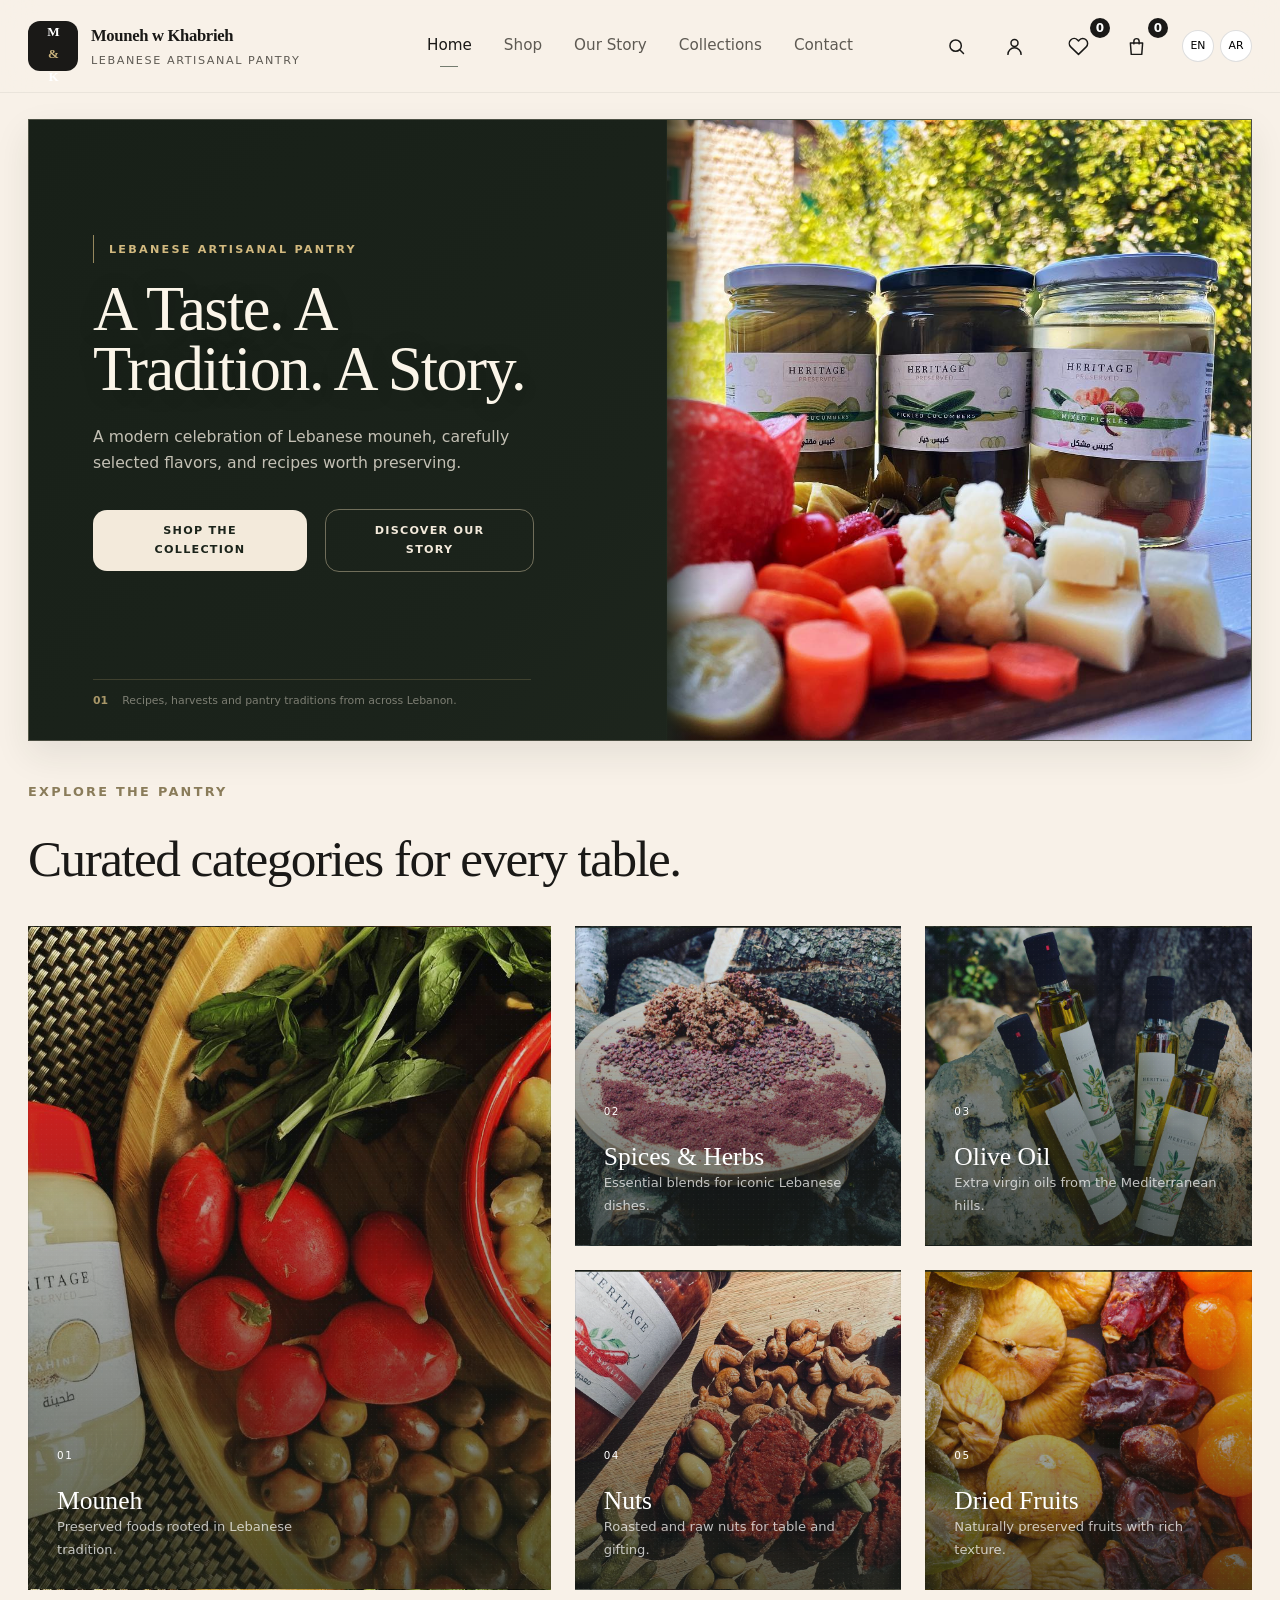
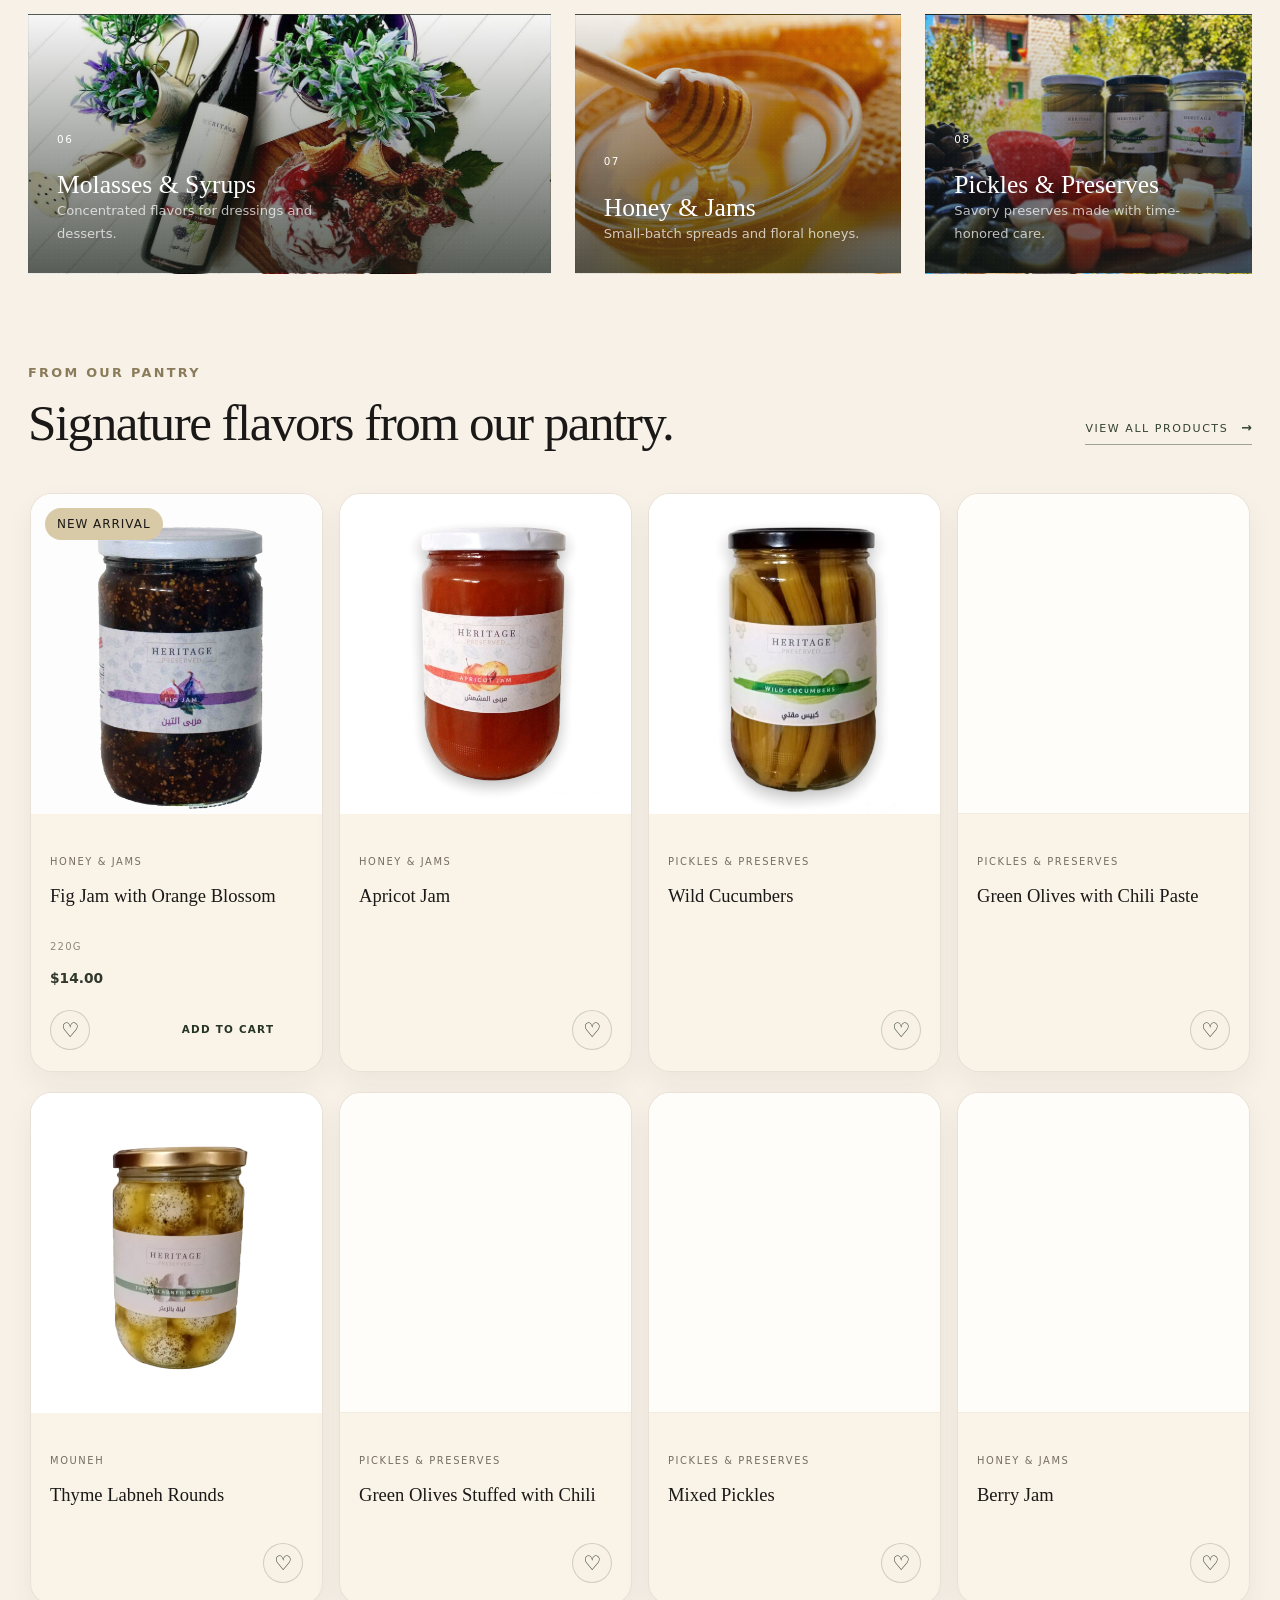
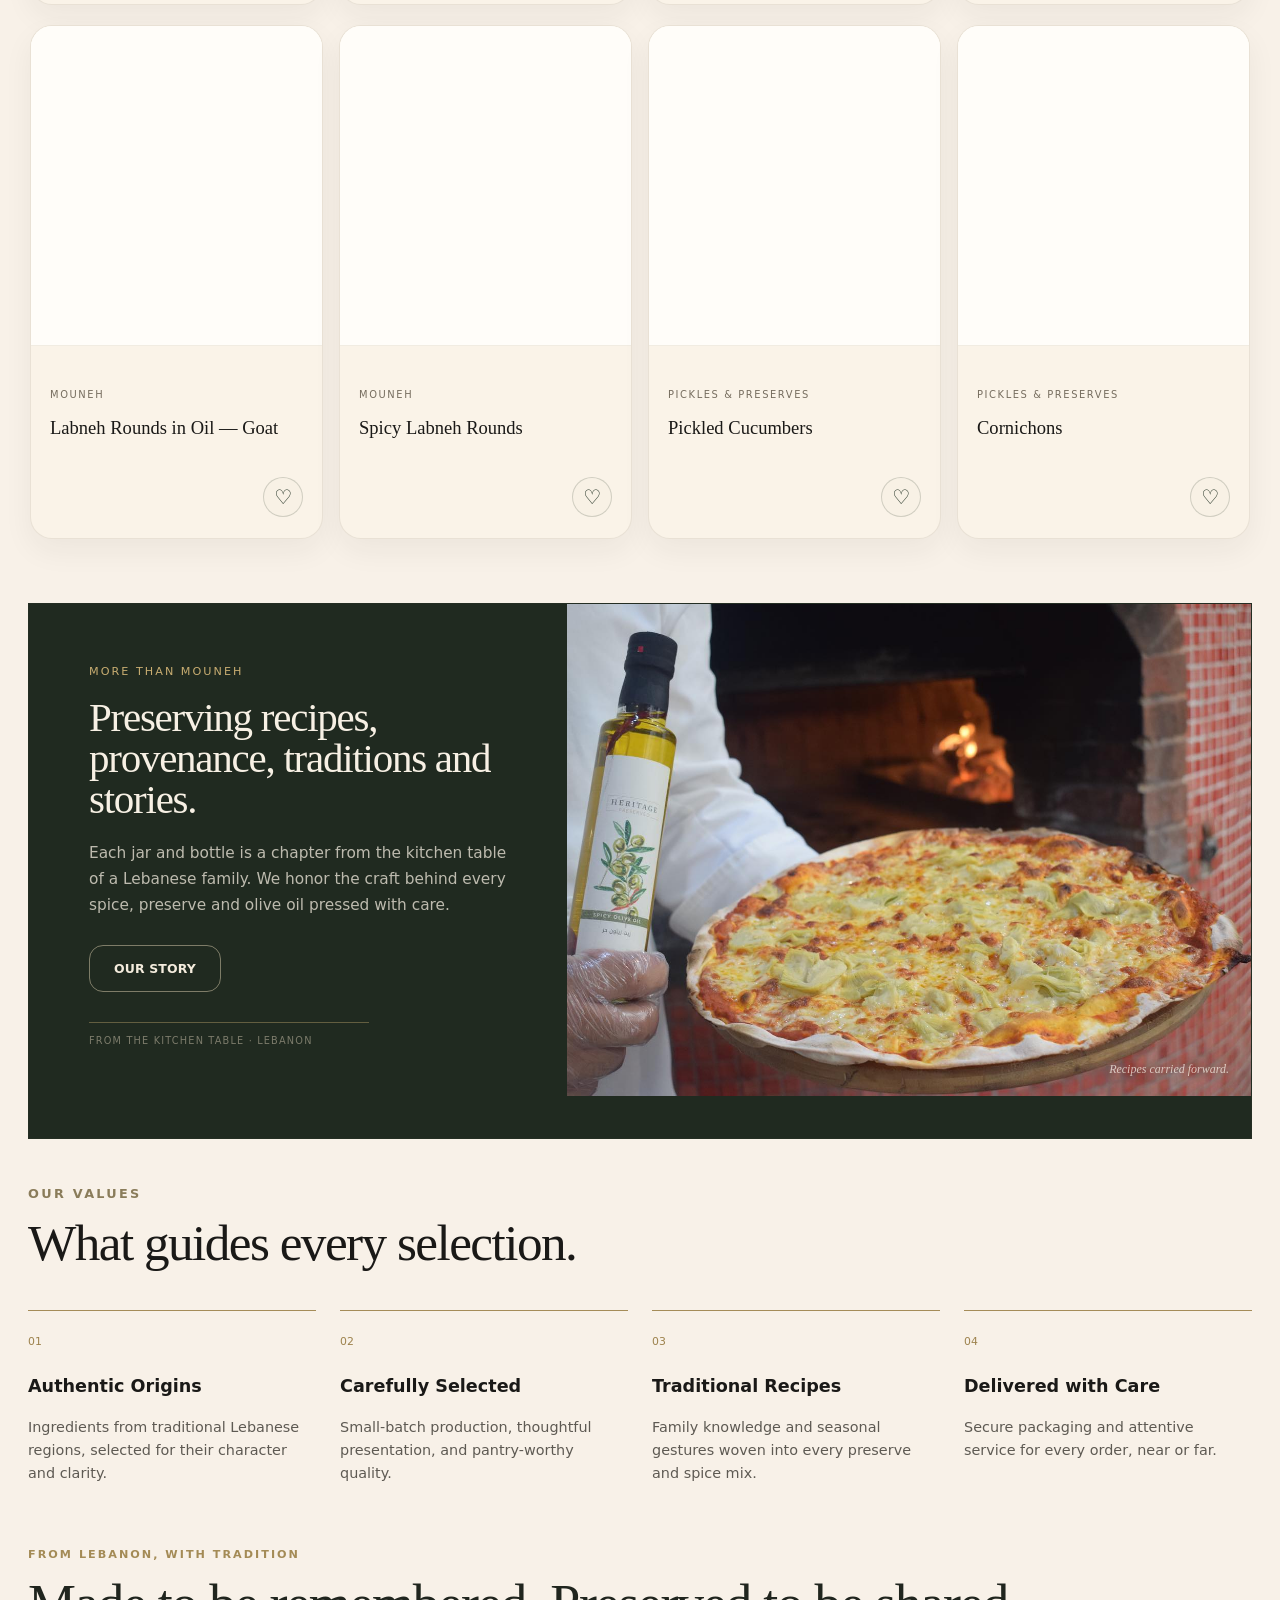
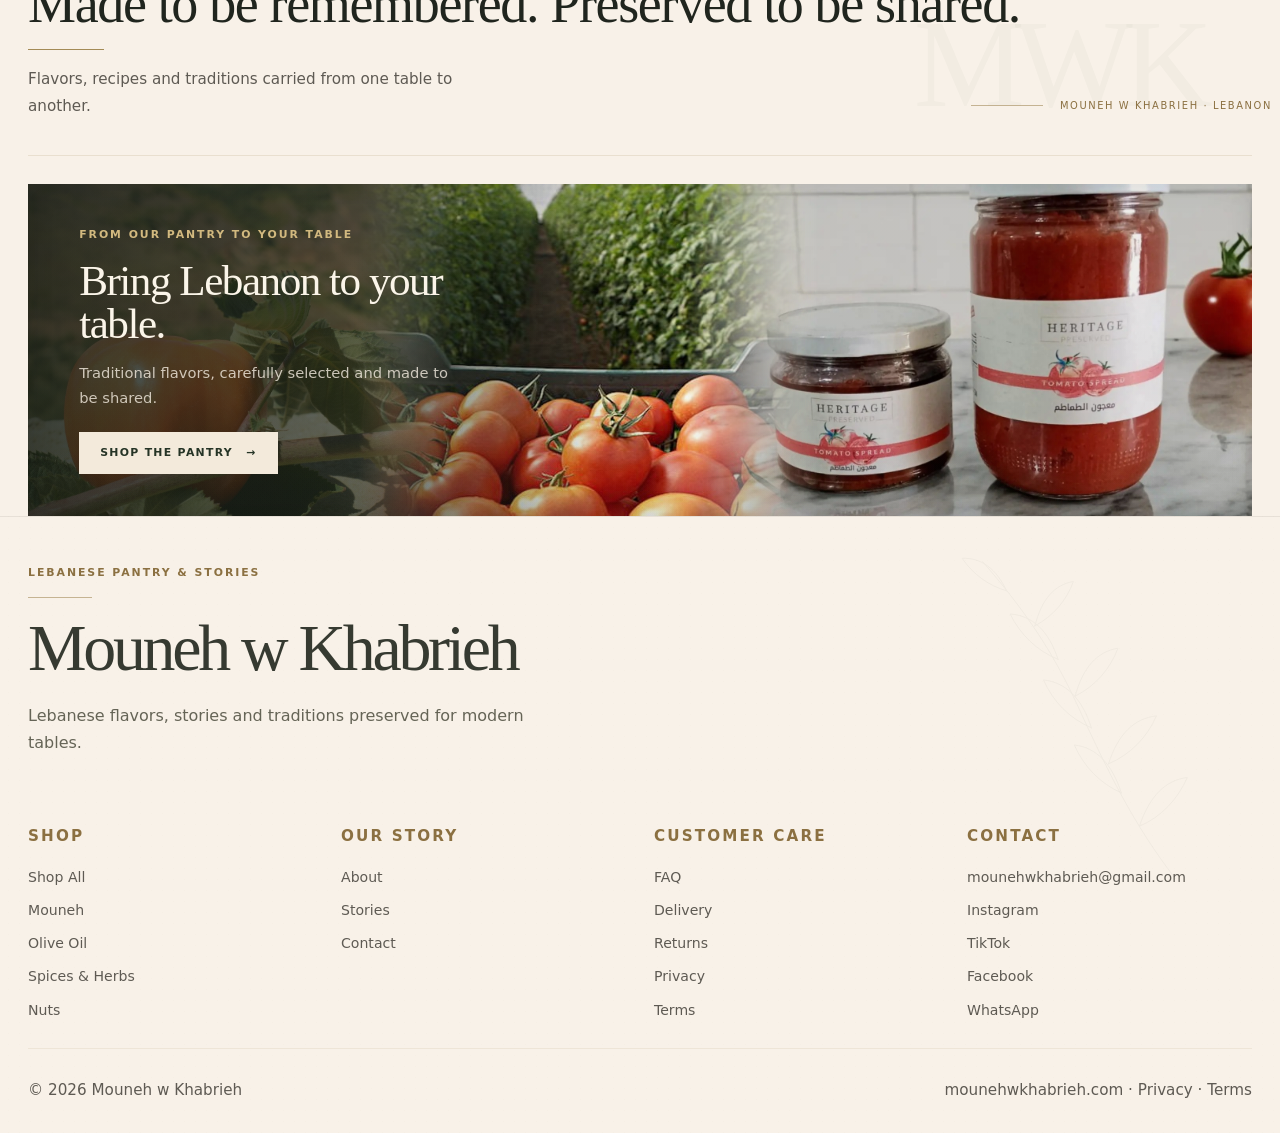
==== commit 810de19b: "Оновлення" ====
--- a/index.html
+++ b/index.html
@@ -15,7 +15,7 @@
   <link rel="stylesheet" href="css/index.css" />
   <link rel="stylesheet" href="css/responsive.css" />
 </head>
-<body>
+<body class="homepage-body">
   <div id="site-header"></div>
   <main class="page-shell homepage">
     <section class="hero-panel">
--- a/css/responsive.css
+++ b/css/responsive.css
@@ -52,3 +52,284 @@
     grid-template-columns: 1fr;
   }
 }
+
+/* Premium homepage mobile composition. Desktop remains governed by the existing rules. */
+@media (max-width: 768px) {
+  .homepage-body .header-inner {
+    min-height:82px;
+    padding:9px 12px;
+    gap:4px;
+  }
+
+  .homepage-body .brand-logo {
+    min-width:0;
+    gap:7px;
+    margin-right:auto;
+  }
+
+  .homepage-body .brand-mark {
+    width:38px;
+    height:38px;
+    flex:0 0 38px;
+    font-size:.72rem;
+  }
+
+  .homepage-body .brand-logo>div {
+    width:min(24vw,96px);
+    min-width:76px;
+  }
+
+  .homepage-body .brand-name {
+    font-size:.9rem;
+    line-height:1.05;
+  }
+
+  .homepage-body .brand-logo small {
+    display:block;
+    margin-top:3px;
+    font-size:.46rem;
+    line-height:1.12;
+    letter-spacing:.09em;
+  }
+
+  .homepage-body .header-actions { gap:0; }
+  .homepage-body .header-actions .account-button { display:none; }
+  .homepage-body .header-actions .icon-button {
+    width:44px;
+    height:44px;
+    flex:0 0 44px;
+  }
+  .homepage-body .header-actions .ui-icon { width:19px; height:19px; }
+  .homepage-body .header-actions .count-badge {
+    top:2px;
+    right:1px;
+    min-width:15px;
+    height:15px;
+    padding-inline:3px;
+    font-size:.54rem;
+    line-height:15px;
+  }
+
+  .homepage.page-shell { padding-inline:20px; }
+  .homepage { --section-space:clamp(60px,15vw,72px); --major-space:clamp(64px,16vw,76px); }
+  .homepage .section { padding-block:var(--section-space); }
+
+  .homepage .hero-panel {
+    min-height:0;
+    grid-template-columns:1fr;
+    gap:14px;
+    padding:20px 0 0;
+  }
+  .homepage .hero-copy { max-width:none; padding:0; }
+  .homepage .hero-copy .eyebrow {
+    padding:0;
+    background:transparent;
+    font-size:.62rem;
+    letter-spacing:.16em;
+  }
+  .homepage .hero-copy h1 {
+    max-width:390px;
+    margin-top:8px;
+    font-size:clamp(2.875rem,13vw,3.625rem);
+    line-height:.94;
+    letter-spacing:-.05em;
+  }
+  .homepage .hero-copy>p:not(.hero-note) {
+    max-width:390px;
+    margin:13px 0 14px;
+    font-size:1rem;
+    line-height:1.45;
+  }
+  .homepage .hero-actions {
+    display:flex;
+    gap:5px;
+    flex-direction:column;
+    align-items:stretch;
+  }
+  .homepage .hero-actions .button-primary {
+    width:100%;
+    min-height:56px;
+    padding:15px 18px;
+    text-align:center;
+  }
+  .homepage .hero-actions .button-secondary {
+    width:fit-content;
+    min-height:40px;
+    padding:9px 0 6px;
+    border:0;
+    border-bottom:1px solid rgba(52,66,51,.34);
+  }
+  .homepage .hero-note {
+    gap:10px;
+    margin-top:10px!important;
+    padding-top:9px;
+    font-size:.64rem!important;
+    line-height:1.35;
+  }
+  .homepage .hero-visual { width:100%; padding:0; }
+  .homepage .hero-visual::before { display:none; }
+  .homepage .hero-image,
+  .homepage .hero-image.has-lifestyle-image {
+    min-height:0;
+    aspect-ratio:4 / 5;
+    border-radius:0;
+    box-shadow:0 12px 28px rgba(45,43,35,.09);
+    background-position:center 55%;
+  }
+  .homepage .hero-media-caption { display:none; }
+
+  .homepage .section-intro {
+    padding-top:clamp(56px,14vw,68px);
+    padding-bottom:clamp(56px,14vw,68px);
+  }
+  .homepage .section-heading { margin-bottom:28px; }
+  .homepage .section-heading span { margin-bottom:10px; font-size:.64rem; }
+  .homepage .section-intro .section-heading h2 {
+    max-width:400px;
+    font-size:clamp(2.65rem,11.5vw,3.35rem);
+    line-height:.98;
+  }
+  .homepage .section-intro .category-grid {
+    grid-template-columns:repeat(2,minmax(0,1fr));
+    grid-template-rows:auto;
+    gap:14px;
+  }
+  .homepage .category-tile,
+  .homepage .category-tile-1,
+  .homepage .category-tile-2,
+  .homepage .category-tile-5 {
+    grid-column:auto;
+    grid-row:auto;
+    min-height:0;
+    aspect-ratio:1 / 1.06;
+    padding:18px 16px;
+  }
+  .homepage .category-tile:first-child,
+  .homepage .category-tile:last-child {
+    grid-column:1 / -1;
+    min-height:0;
+    aspect-ratio:1.75 / 1;
+  }
+  .homepage .category-tile div { align-self:end; }
+  .homepage .category-index { bottom:calc(100% + 12px); font-size:.58rem; }
+  .homepage .category-tile strong { font-size:clamp(1.12rem,5vw,1.42rem); line-height:1.08; }
+  .homepage .category-tile p { display:none; }
+  .homepage .category-tile::after {
+    right:12px;
+    bottom:12px;
+    width:26px;
+    height:26px;
+    font-size:.9rem;
+    line-height:24px;
+  }
+
+  .homepage .section-featured { padding-block:clamp(60px,15vw,72px); }
+  .homepage .section-featured .section-heading {
+    margin-bottom:24px;
+    padding-right:0;
+  }
+  .homepage .section-featured .section-heading h2 {
+    max-width:390px;
+    font-size:clamp(2.625rem,11.5vw,3rem);
+    line-height:.97;
+  }
+  .homepage .section-featured .section-view-all {
+    position:static;
+    display:inline-flex;
+    margin-top:14px;
+    padding-bottom:4px;
+    font-size:.62rem;
+  }
+  .homepage .section-featured .product-grid,
+  .homepage .signature-card-grid {
+    display:grid;
+    grid-auto-flow:row;
+    grid-auto-columns:unset;
+    grid-template-columns:repeat(2,minmax(0,1fr));
+    gap:12px;
+    margin-right:0;
+    padding:0;
+    overflow:visible;
+    scroll-snap-type:none;
+  }
+  .homepage .section-featured .product-card,
+  .homepage .signature-card-grid .product-card {
+    height:100%;
+    grid-template-rows:auto 1fr;
+  }
+  .homepage .section-featured .product-image,
+  .homepage .signature-card-grid .product-image {
+    aspect-ratio:1 / 1.05;
+    padding:5px;
+  }
+  .homepage .section-featured .product-packshot,
+  .homepage .signature-card-grid .product-packshot {
+    max-width:none;
+    object-fit:contain;
+    object-position:center;
+  }
+  .homepage .section-featured .product-card-body,
+  .homepage .signature-card-grid .product-card-body {
+    min-width:0;
+    padding:10px 10px 11px;
+    gap:4px;
+  }
+  .homepage .section-featured .product-card-meta,
+  .homepage .signature-card-grid .product-card-meta { min-height:18px; }
+  .homepage .section-featured .product-category,
+  .homepage .signature-card-grid .product-category {
+    font-size:.625rem;
+    line-height:1.25;
+    letter-spacing:.11em;
+  }
+  .homepage .section-featured .product-title,
+  .homepage .signature-card-grid .product-title {
+    min-height:2.1em;
+    display:-webkit-box;
+    overflow:hidden;
+    font-size:clamp(1.12rem,5.15vw,1.35rem);
+    line-height:1.05;
+    -webkit-box-orient:vertical;
+    -webkit-line-clamp:2;
+  }
+  .homepage .section-featured .product-size,
+  .homepage .signature-card-grid .product-size { font-size:.68rem; }
+  .homepage .section-featured .product-price,
+  .homepage .signature-card-grid .product-price { font-size:1rem; }
+  .homepage .section-featured .product-actions,
+  .homepage .signature-card-grid .product-actions {
+    gap:6px;
+    margin-top:4px;
+  }
+  .homepage .section-featured .wishlist-button,
+  .homepage .signature-card-grid .wishlist-button {
+    width:40px;
+    height:40px;
+    flex-basis:40px;
+  }
+  .homepage .section-featured .add-cart-button,
+  .homepage .signature-card-grid .add-cart-button {
+    min-height:40px;
+    padding:8px 4px;
+    font-size:.56rem;
+    letter-spacing:.08em;
+  }
+}
+
+@media (max-width: 430px) {
+  .homepage-body .brand-logo small { display:none; }
+}
+
+@media (max-width: 380px) {
+  .homepage-body .brand-logo>div { width:76px; }
+  .homepage-body .brand-logo small { display:none; }
+  .homepage-body .header-actions .icon-button { width:42px; flex-basis:42px; }
+  .homepage .section-intro .category-grid,
+  .homepage .section-featured .product-grid,
+  .homepage .signature-card-grid { gap:12px 10px; }
+}
+
+@media (max-width: 349px) {
+  .homepage .section-featured .product-grid,
+  .homepage .signature-card-grid { grid-template-columns:1fr; }
+}
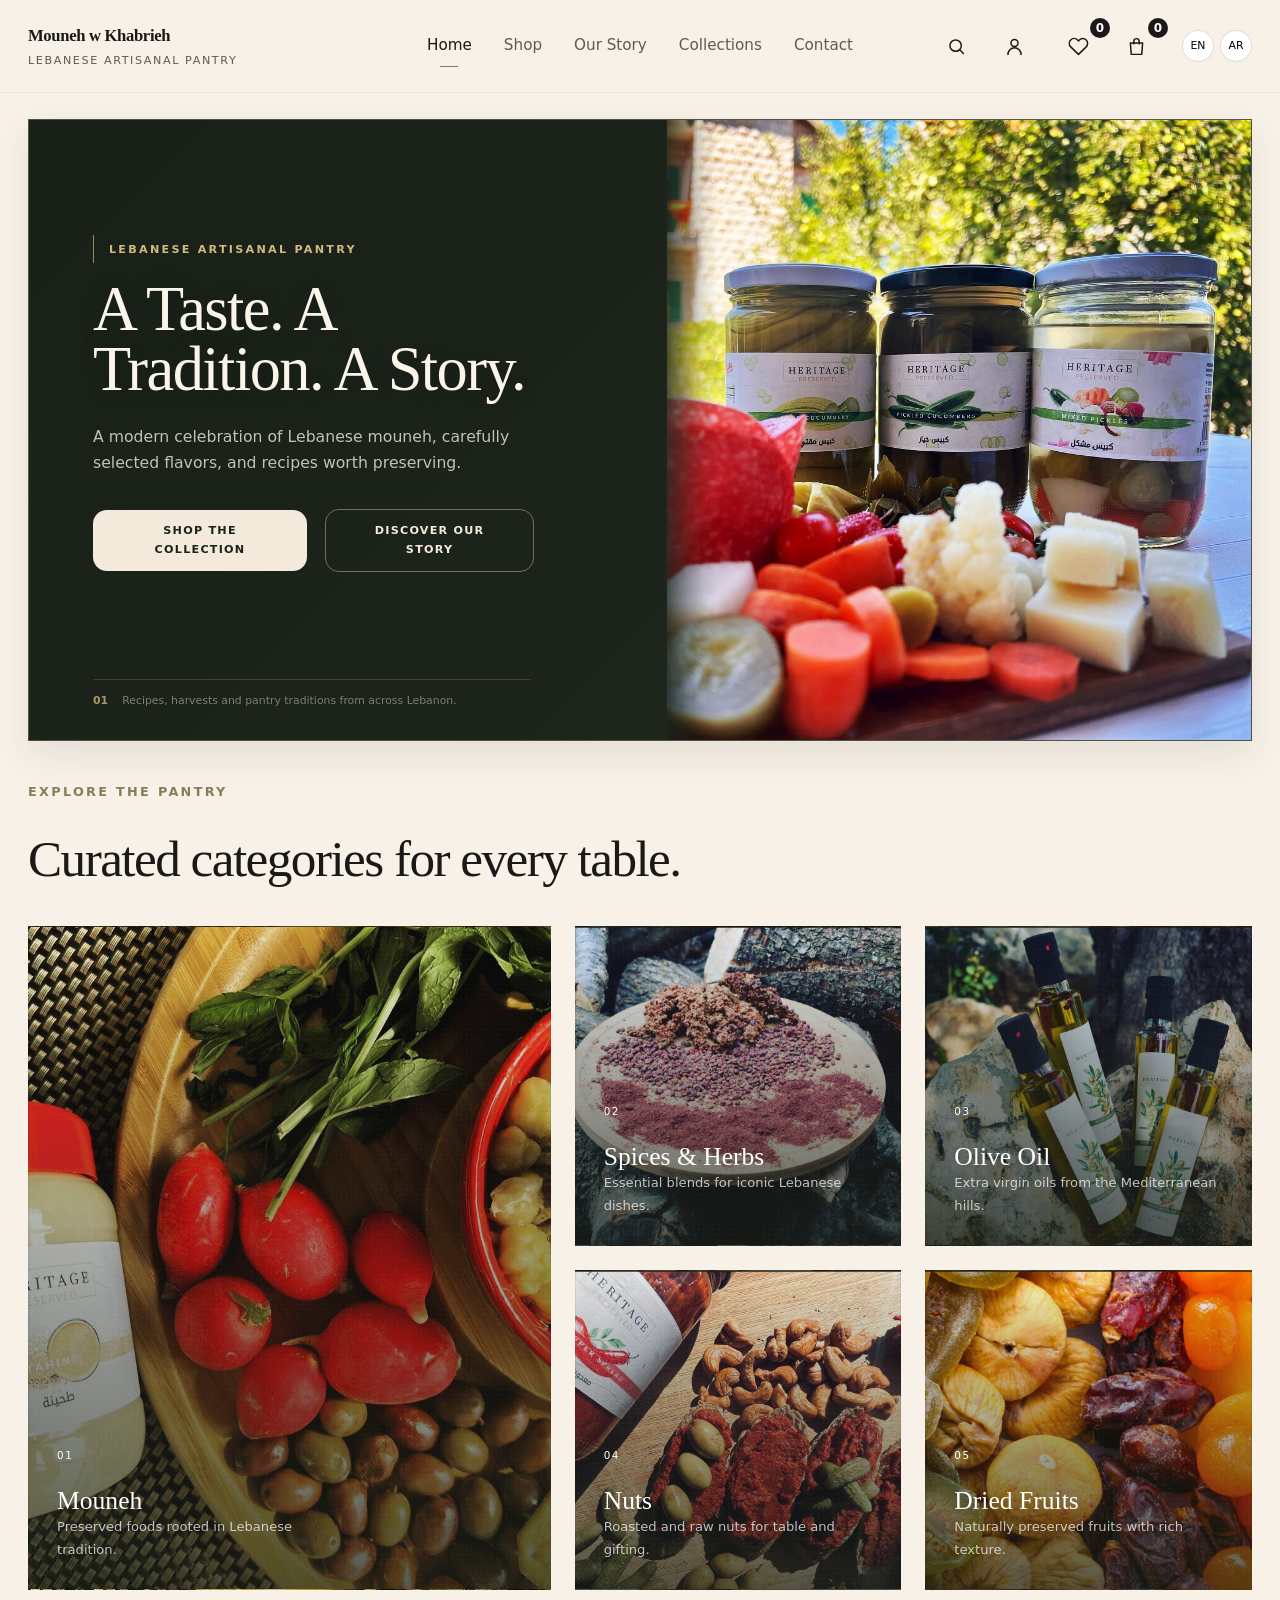
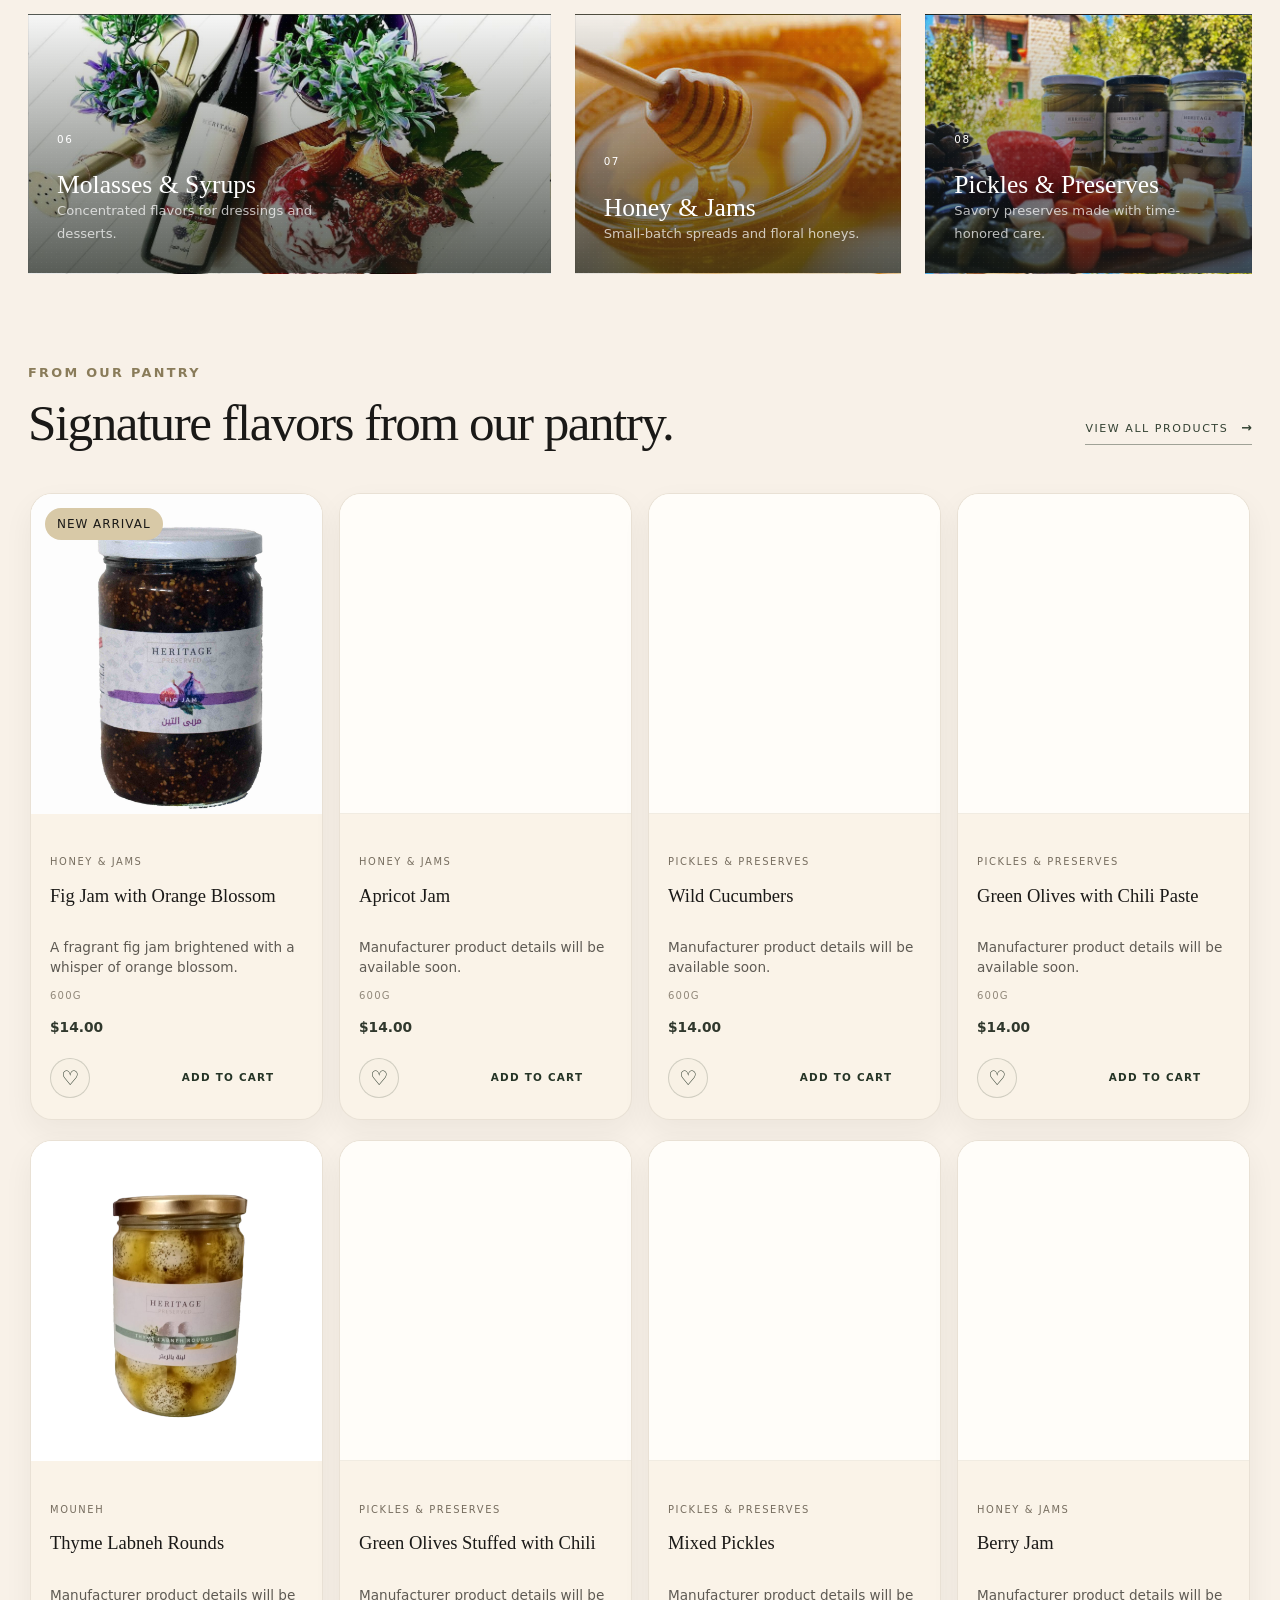
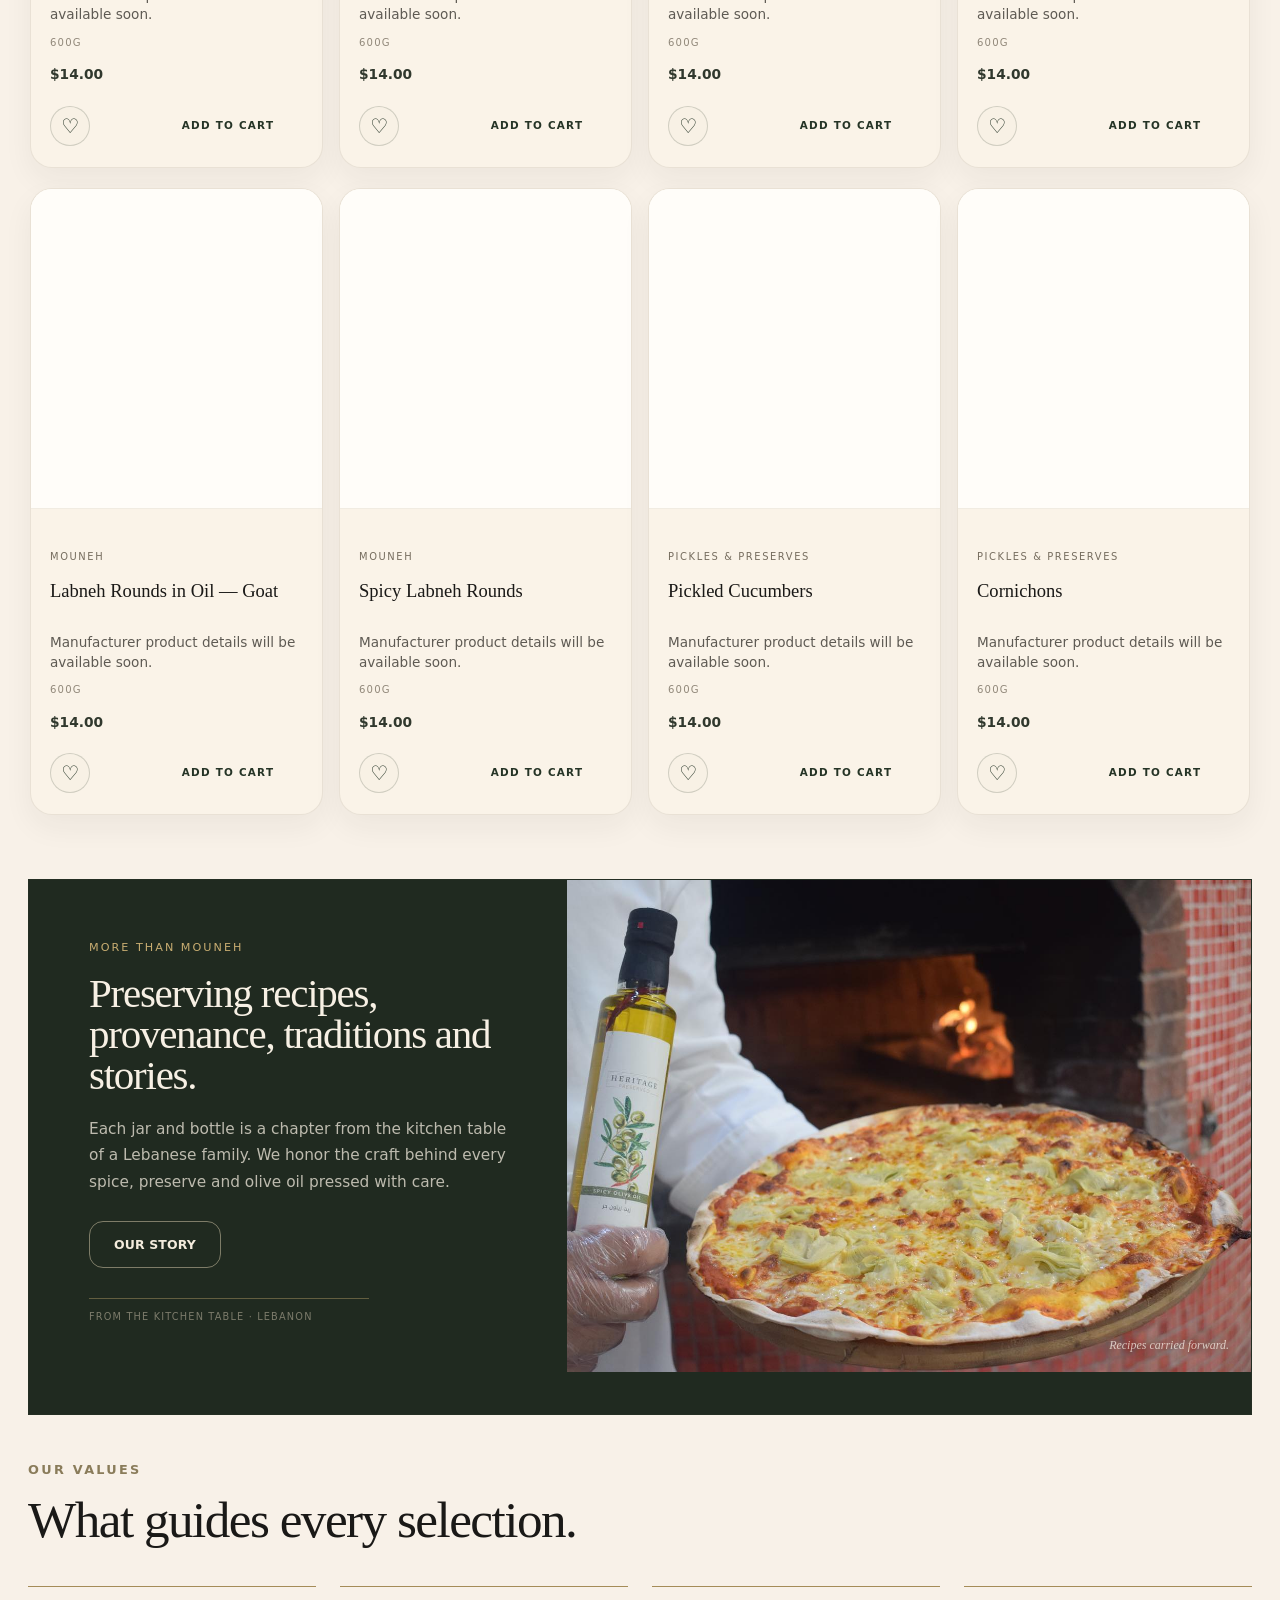
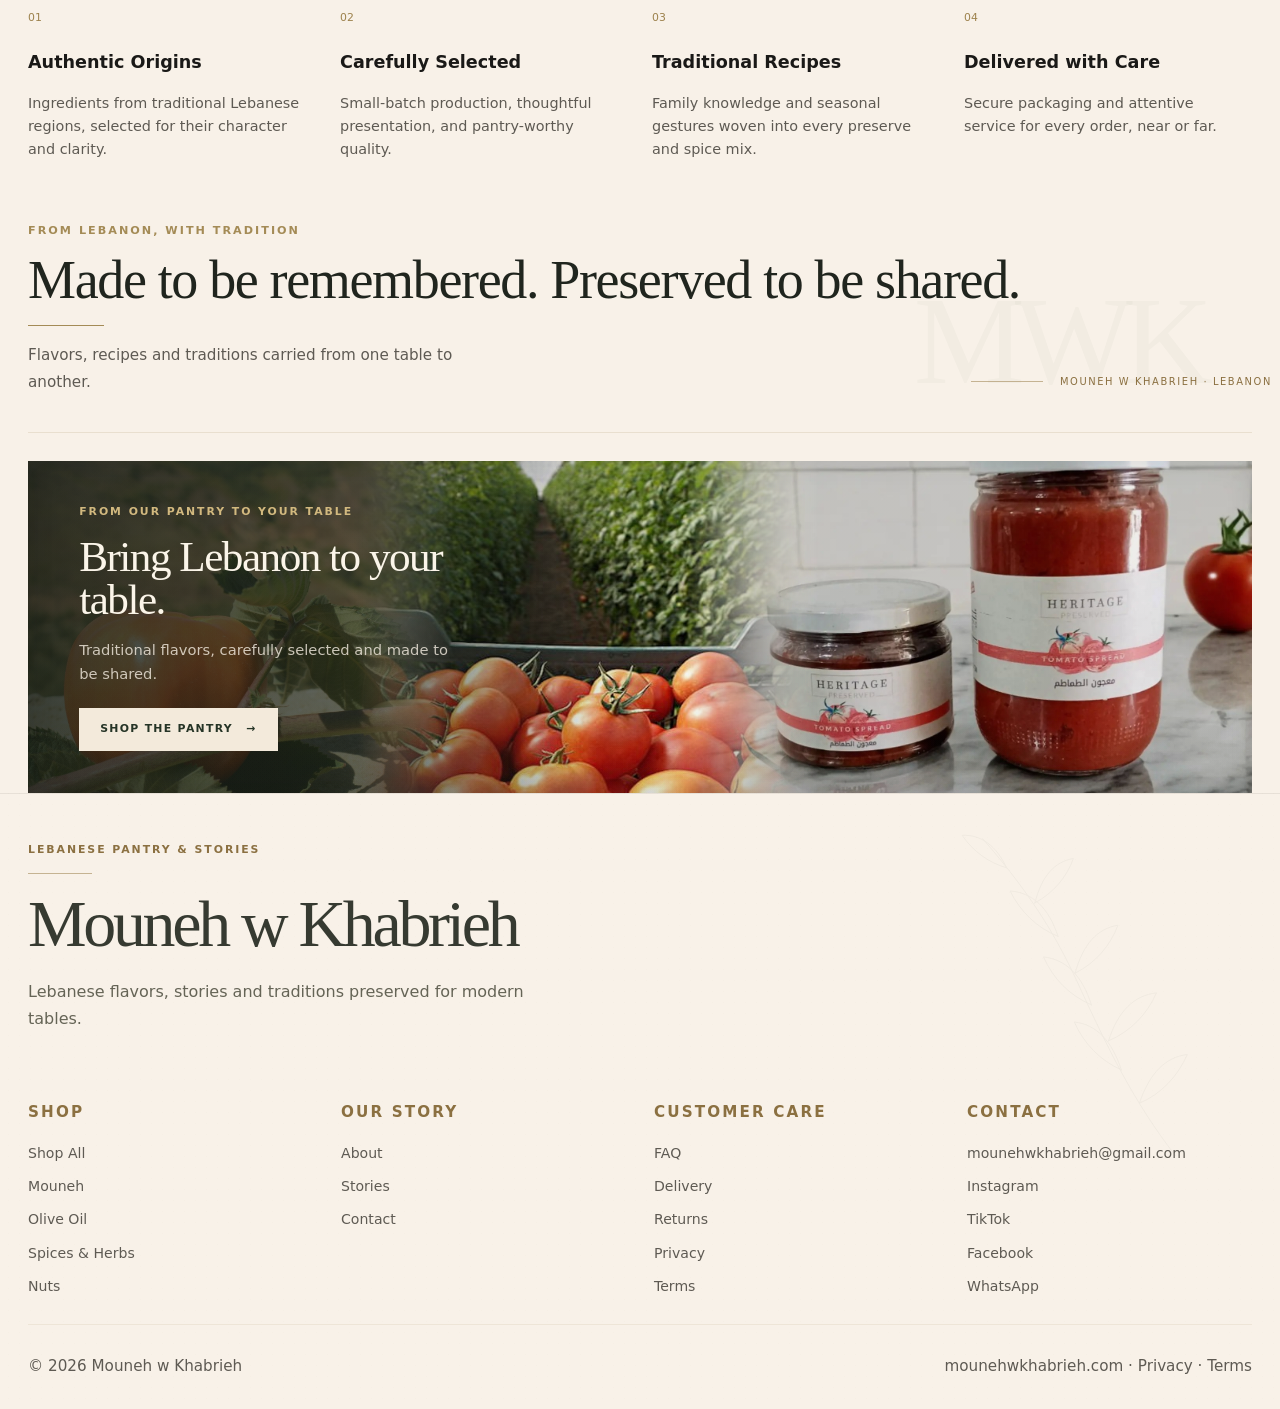
==== commit 6c7236e7: "Оновлення" ====
--- a/index.html
+++ b/index.html
@@ -14,6 +14,7 @@
   <link rel="stylesheet" href="css/global.css" />
   <link rel="stylesheet" href="css/index.css" />
   <link rel="stylesheet" href="css/responsive.css" />
+  <link rel="stylesheet" href="css/shop.css" />
 </head>
 <body class="homepage-body">
   <div id="site-header"></div>
@@ -53,7 +54,7 @@
         </div>
         <a class="section-view-all" href="shop.html">View all products <span aria-hidden="true">→</span></a>
       </div>
-      <div class="product-grid signature-card-grid" id="featuredProducts"></div>
+      <div class="product-grid signature-card-grid product-card-collection" id="featuredProducts"></div>
     </section>
 
     <section class="section section-story-text split-panel">
--- a/css/global.css
+++ b/css/global.css
@@ -88,9 +88,8 @@
 .site-header.scrolled { background: rgba(248,241,232,.96); box-shadow: 0 10px 35px rgba(23,25,20,.06); }
 .header-inner { max-width: 1440px; min-height: 88px; padding: 16px 40px; }
 .brand-logo { min-width: 255px; }
-.brand-mark { width: 48px; height: 48px; border-radius: 50%; background: var(--olive); font-family: Georgia,serif; font-size: .82rem; letter-spacing: -.08em; }
-.brand-mark span { color: #c9b27d; margin: 0 1px; }
 .brand-name { font-family: Georgia,serif; font-size: 1.18rem; font-weight: 500; letter-spacing: -.02em; }
+.brand-name-ar { display:none; }
 .brand-logo small { font-size: .68rem; text-transform: uppercase; letter-spacing: .13em; }
 .desktop-nav { gap: clamp(17px,1.7vw,30px); }
 .desktop-nav a { position: relative; color: var(--charcoal); font-size: .88rem; }
@@ -131,8 +130,6 @@
 .product-image-link { overflow:hidden; background:#ddd1bf; }
 .product-image { aspect-ratio:4/5; min-height:0; background-image:var(--product-image),linear-gradient(135deg,#ede3d4,#cbbca4); background-size:cover; background-position:center; transition:transform .55s cubic-bezier(.2,.7,.2,1),background-image .2s; }
 .product-image:hover { transform:scale(1.025); background-image:var(--product-image-alt),linear-gradient(135deg,#ede3d4,#cbbca4); }
-.image-fallback-label { position:absolute; inset:auto 18px 18px; color:rgba(37,52,38,.48); font:italic .84rem Georgia,serif; }
-.product-image.has-real-image .image-fallback-label { display:none; }
 .product-card-body { padding:18px 0 0; gap:8px; }
 .product-card-meta { min-height:25px; }
 .product-category,.product-size { color:#777166; font-size:.68rem; text-transform:uppercase; letter-spacing:.12em; }
@@ -176,7 +173,6 @@
 @media (max-width:520px) {
   .page-shell { padding-inline:16px; }
   .header-inner { padding-inline:12px; gap:4px; }
-  .brand-mark { width:38px; height:38px; }
   .brand-name { font-size:.98rem; }
   .icon-button { width:36px; height:36px; }
   .product-grid,.bestseller-grid { gap:28px 12px; }
@@ -208,7 +204,6 @@
 }
 .product-card:hover .product-packshot { transform:scale(1.035); }
 .product-image.has-real-image::before { opacity:.06; }
-.product-image.has-real-image .image-fallback-label { display:none; }
 .add-cart-button:disabled { color:var(--muted); border-color:rgba(28,28,25,.16); cursor:not-allowed; opacity:.72; }
 .add-cart-button:disabled:hover { background:transparent; color:var(--muted); transform:none; }
 @media(max-width:520px) {
@@ -298,17 +293,6 @@
   align-items: center;
   gap: 12px;
   color: var(--text);
-}
-
-.brand-mark {
-  width: 45px;
-  height: 45px;
-  display: grid;
-  place-items: center;
-  border-radius: 12px;
-  background: var(--text);
-  color: #fff;
-  font-weight: 700;
 }
 
 .brand-name {
@@ -765,6 +749,13 @@
   font-weight: 700;
 }
 
+.product-description {
+  margin: 0;
+  color: var(--muted);
+  font-size: .85rem;
+  line-height: 1.45;
+}
+
 .product-copy {
   color: var(--muted);
   margin: 0;
@@ -987,7 +978,6 @@
   }
 
   .brand-logo { gap:13px; }
-  .brand-mark { width:50px; height:50px; }
   .brand-name { font-size:1.04rem; font-weight:700; }
   .brand-logo small { font-size:.7rem; letter-spacing:.14em; }
 
--- a/css/index.css
+++ b/css/index.css
@@ -1457,27 +1457,18 @@
 @media(max-width:768px) {
   .homepage .prefooter-commerce { min-height:470px; margin-top:20px; }
   .homepage .prefooter-commerce-image-origin {
-    width:calc(28% + 34px);
-    flex-basis:calc(28% + 34px);
-    object-position:center 62%;
-    -webkit-mask-image:linear-gradient(90deg,#000 0%,#000 calc(100% - 58px),transparent 100%);
-    mask-image:linear-gradient(90deg,#000 0%,#000 calc(100% - 58px),transparent 100%);
+    width:100%;
+    flex-basis:100%;
+    object-position:center 48%;
+    background:#d8cfbf;
+    -webkit-mask-image:none;
+    mask-image:none;
   }
   .homepage .prefooter-commerce-image-harvest {
-    width:calc(31% + 46px);
-    flex-basis:calc(31% + 46px);
-    margin-left:-58px;
-    object-position:center 62%;
-    -webkit-mask-image:linear-gradient(90deg,transparent 0,#000 58px,#000 calc(100% - 76px),transparent 100%);
-    mask-image:linear-gradient(90deg,transparent 0,#000 58px,#000 calc(100% - 76px),transparent 100%);
+    display:none;
   }
   .homepage .prefooter-commerce-image-product {
-    width:calc(41% + 54px);
-    flex-basis:calc(41% + 54px);
-    margin-left:-76px;
-    object-position:43% 57%;
-    -webkit-mask-image:linear-gradient(90deg,transparent 0,rgba(0,0,0,.1) 11px,rgba(0,0,0,.58) 45px,#000 76px,#000 100%);
-    mask-image:linear-gradient(90deg,transparent 0,rgba(0,0,0,.1) 11px,rgba(0,0,0,.58) 45px,#000 76px,#000 100%);
+    display:none;
   }
   .homepage .prefooter-commerce::after {
     background:linear-gradient(180deg,rgba(22,29,22,.08) 18%,rgba(22,29,22,.42) 48%,rgba(22,29,22,.94) 100%);
--- a/css/responsive.css
+++ b/css/responsive.css
@@ -55,54 +55,75 @@
 
 /* Premium homepage mobile composition. Desktop remains governed by the existing rules. */
 @media (max-width: 768px) {
+  .homepage-body .site-header {
+    border-bottom-color:rgba(74,70,58,.045);
+    box-shadow:none;
+  }
+
   .homepage-body .header-inner {
-    min-height:82px;
-    padding:9px 12px;
-    gap:4px;
+    min-height:72px;
+    padding:8px 20px;
+    gap:6px;
+    justify-content:space-between;
   }
 
   .homepage-body .brand-logo {
     min-width:0;
-    gap:7px;
-    margin-right:auto;
-  }
-
-  .homepage-body .brand-mark {
+    flex:1 1 auto;
+    gap:10px;
+    margin-right:12px;
+    align-items:center;
+  }
+
+  .homepage-body .brand-logo>div {
+    width:auto;
+    min-width:0;
+  }
+
+  .homepage-body .brand-name {
+    display:flex;
+    overflow:visible;
+    font-size:1.125rem;
+    font-weight:600;
+    line-height:1;
+    letter-spacing:-.01em;
+    white-space:nowrap;
+    align-items:center;
+  }
+
+  .homepage-body .brand-name-ar {
+    display:block;
+    width:fit-content;
+    margin-top:4px;
+    color:var(--gold);
+    font-family:Arial,Tahoma,sans-serif;
+    font-size:.8125rem;
+    font-weight:500;
+    line-height:1.1;
+    white-space:nowrap;
+  }
+
+  .homepage-body .brand-logo small {
+    display:none;
+  }
+
+  .homepage-body .header-actions {
+    flex:0 0 auto;
+    gap:0;
+    align-items:center;
+  }
+  .homepage-body .header-actions .account-button { display:none; }
+  .homepage-body .header-actions .mobile-menu-toggle { order:1; }
+  .homepage-body .header-actions .icon-button {
     width:38px;
-    height:38px;
+    height:44px;
     flex:0 0 38px;
-    font-size:.72rem;
-  }
-
-  .homepage-body .brand-logo>div {
-    width:min(24vw,96px);
-    min-width:76px;
-  }
-
-  .homepage-body .brand-name {
-    font-size:.9rem;
-    line-height:1.05;
-  }
-
-  .homepage-body .brand-logo small {
-    display:block;
-    margin-top:3px;
-    font-size:.46rem;
-    line-height:1.12;
-    letter-spacing:.09em;
-  }
-
-  .homepage-body .header-actions { gap:0; }
-  .homepage-body .header-actions .account-button { display:none; }
-  .homepage-body .header-actions .icon-button {
-    width:44px;
-    height:44px;
-    flex:0 0 44px;
-  }
-  .homepage-body .header-actions .ui-icon { width:19px; height:19px; }
+    align-self:center;
+  }
+  .homepage-body .header-actions .ui-icon { width:23px; height:23px; }
   .homepage-body .header-actions .count-badge {
-    top:2px;
-    right:1px;
+    top:1px;
+    right:0;
     min-width:15px;
     height:15px;
     padding-inline:3px;
@@ -117,54 +138,88 @@
   .homepage .hero-panel {
     min-height:0;
     grid-template-columns:1fr;
-    gap:14px;
-    padding:20px 0 0;
+    gap:32px;
+    padding:30px 0 0;
   }
   .homepage .hero-copy { max-width:none; padding:0; }
   .homepage .hero-copy .eyebrow {
     padding:0;
     background:transparent;
-    font-size:.62rem;
-    letter-spacing:.16em;
+    color:var(--gold);
+    font-size:.75rem;
+    font-weight:600;
+    letter-spacing:.15em;
   }
   .homepage .hero-copy h1 {
     max-width:390px;
-    margin-top:8px;
-    font-size:clamp(2.875rem,13vw,3.625rem);
-    line-height:.94;
-    letter-spacing:-.05em;
+    margin-top:20px;
+    font-size:53px;
+    line-height:.95;
+    letter-spacing:-.025em;
   }
   .homepage .hero-copy>p:not(.hero-note) {
-    max-width:390px;
-    margin:13px 0 14px;
-    font-size:1rem;
-    line-height:1.45;
+    max-width:95%;
+    margin:24px 0 26px;
+    font-size:1.0625rem;
+    line-height:1.55;
   }
   .homepage .hero-actions {
     display:flex;
-    gap:5px;
+    gap:18px;
     flex-direction:column;
     align-items:stretch;
   }
   .homepage .hero-actions .button-primary {
     width:100%;
-    min-height:56px;
-    padding:15px 18px;
+    height:76px;
+    min-height:76px;
+    padding:18px;
+    border-radius:19px;
+    font-size:.9375rem;
+    font-weight:700;
+    letter-spacing:.06em;
     text-align:center;
   }
-  .homepage .hero-actions .button-secondary {
-    width:fit-content;
-    min-height:40px;
-    padding:9px 0 6px;
-    border:0;
-    border-bottom:1px solid rgba(52,66,51,.34);
+  .homepage .hero-actions>a.button.button-secondary {
+    display:inline-flex;
+    width:auto!important;
+    min-width:0!important;
+    min-height:0!important;
+    padding:0!important;
+    gap:10px;
+    align-items:center;
+    color:#20251e;
+    border:0!important;
+    border-bottom:0!important;
+    border-radius:0!important;
+    background:transparent!important;
+    box-shadow:none!important;
+    font-size:.875rem;
+    font-weight:700;
+    letter-spacing:.04em;
+    text-decoration:none!important;
+  }
+  .homepage .hero-actions>a.button.button-secondary::before { display:none!important; }
+  .homepage .hero-actions>a.button.button-secondary::after {
+    content:"→";
+    position:static!important;
+    inset:auto!important;
+    display:inline-block!important;
+    width:auto;
+    height:auto;
+    margin:0;
+    border:0!important;
+    border-radius:0!important;
+    background:none!important;
+    box-shadow:none!important;
+    transform:none!important;
   }
   .homepage .hero-note {
     gap:10px;
-    margin-top:10px!important;
-    padding-top:9px;
-    font-size:.64rem!important;
-    line-height:1.35;
+    margin-top:19px!important;
+    padding-top:12px;
+    font-size:.8125rem!important;
+    line-height:1.4;
   }
   .homepage .hero-visual { width:100%; padding:0; }
   .homepage .hero-visual::before { display:none; }
@@ -321,15 +376,647 @@
 }
 
 @media (max-width: 380px) {
-  .homepage-body .brand-logo>div { width:76px; }
-  .homepage-body .brand-logo small { display:none; }
-  .homepage-body .header-actions .icon-button { width:42px; flex-basis:42px; }
+  .homepage-body .header-inner { padding-inline:12px; gap:4px; }
+  .homepage-body .brand-logo { gap:10px; margin-right:6px; }
+  .homepage-body .brand-name { font-size:1.125rem; letter-spacing:-.055em; }
+  .homepage-body .header-actions .icon-button { width:36px; flex-basis:36px; }
   .homepage .section-intro .category-grid,
   .homepage .section-featured .product-grid,
   .homepage .signature-card-grid { gap:12px 10px; }
 }
 
+@media (max-width: 375px) {
+  .homepage .hero-copy h1 { font-size:51px; }
+}
+
 @media (max-width: 349px) {
   .homepage .section-featured .product-grid,
   .homepage .signature-card-grid { grid-template-columns:1fr; }
 }
+
+/* Homepage product cards: compact, uncropped mobile presentation. */
+@media (min-width: 350px) and (max-width: 768px) {
+  .homepage .section-featured {
+    width:calc(100% + 16px);
+    max-width:none;
+    margin-inline:-8px;
+  }
+
+  .homepage .section-featured .section-heading h2 {
+    font-size:clamp(2.35rem,10.4vw,2.7rem);
+  }
+
+  .homepage .section-featured .product-grid {
+    grid-template-columns:repeat(2,minmax(0,1fr));
+    column-gap:8px;
+    row-gap:7px;
+    align-items:stretch;
+  }
+
+  .homepage .section-featured .product-card {
+    position:relative;
+    display:flex;
+    min-width:0;
+    width:100%;
+    max-width:none;
+    min-height:0;
+    height:auto;
+    max-height:340px;
+    flex-direction:column;
+    overflow:hidden;
+    border-radius:22px;
+    border-color:rgba(79,70,54,.1);
+    box-shadow:0 8px 22px rgba(45,43,35,.055);
+  }
+
+  .homepage .section-featured .product-image-link {
+    display:block;
+    flex:0 0 auto;
+    overflow:hidden;
+    background:#fff;
+  }
+
+  .homepage .section-featured .product-image {
+    width:100%;
+    height:clamp(130px,34vw,145px);
+    min-height:0;
+    aspect-ratio:auto;
+    padding:9px 9px 6px;
+    place-items:center;
+    overflow:hidden;
+    background:#fff;
+    box-shadow:inset 0 -1px rgba(185,166,137,.16);
+  }
+
+  .homepage .section-featured .product-packshot,
+  .homepage .section-featured .product-image[data-image-src$="olives-stuffed-with-chili.jpg"] .product-packshot,
+  .homepage .section-featured .product-image[data-image-src$="pickled-cucumbers.jpg"] .product-packshot {
+    width:84%;
+    height:88%;
+    max-width:84%;
+    max-height:88%;
+    object-fit:contain;
+    object-position:center;
+    transform:none;
+  }
+
+  .homepage .section-featured .product-image[data-image-src$="thyme-labneh-rounds.jpg"] .product-packshot,
+  .homepage .section-featured .product-image[data-image-src$="berry-jam.png"] .product-packshot,
+  .homepage .section-featured .product-image[data-image-src$="cornichons.png"] .product-packshot {
+    width:90%;
+    height:92%;
+    max-width:90%;
+    max-height:92%;
+  }
+
+  .homepage .section-featured .product-image[data-image-src$="spicy-labneh-rounds.jpg"] .product-packshot,
+  .homepage .section-featured .product-image[data-image-src$="pickled-cucumbers.jpg"] .product-packshot {
+    width:93%;
+    height:94%;
+    max-width:93%;
+    max-height:94%;
+  }
+
+  .homepage .section-featured .product-image[data-image-src$="olives-stuffed-with-chili.jpg"] .product-packshot {
+    width:96%;
+    height:96%;
+    max-width:96%;
+    max-height:96%;
+  }
+
+  .homepage .section-featured .product-card-body,
+  .homepage .section-featured .details-pending .product-card-body {
+    display:flex;
+    min-height:0;
+    padding:12px 12px 10px;
+    gap:0;
+    flex:1 1 auto;
+    flex-direction:column;
+  }
+
+  .homepage .section-featured .product-card-meta {
+    min-height:14px;
+    gap:4px;
+    margin-bottom:4px;
+  }
+
+  .homepage .section-featured .product-category {
+    font-size:.59rem;
+    line-height:1.2;
+    letter-spacing:.11em;
+  }
+
+  .homepage .section-featured .product-badge {
+    top:10px;
+    left:10px;
+    max-width:calc(100% - 24px);
+    min-height:24px;
+    padding:4px 7px;
+    font-size:.52rem;
+    letter-spacing:.06em;
+  }
+
+  .homepage .section-featured .product-title {
+    display:-webkit-box;
+    min-height:2.14em;
+    max-height:2.14em;
+    overflow:hidden;
+    font-size:clamp(1.0625rem,4.55vw,1.1875rem);
+    line-height:1.07;
+    -webkit-box-orient:vertical;
+    -webkit-line-clamp:2;
+    margin-bottom:6px;
+  }
+
+  .homepage .section-featured .product-size {
+    font-size:.65rem;
+    line-height:1.2;
+    margin-bottom:3px;
+  }
+
+  .homepage .section-featured .product-line { margin:0 0 2px; }
+  .homepage .section-featured .product-price {
+    font-size:.94rem;
+    line-height:1.2;
+  }
+
+  .homepage .section-featured .product-actions,
+  .homepage .section-featured .details-pending .product-actions {
+    width:100%;
+    min-height:40px;
+    gap:0;
+    margin-top:auto;
+    padding-top:0;
+    align-items:center;
+    justify-content:stretch;
+  }
+
+  .homepage .section-featured .wishlist-button {
+    position:absolute;
+    top:10px;
+    right:10px;
+    z-index:4;
+    width:44px;
+    height:44px;
+    flex:0 0 44px;
+    border-color:rgba(52,66,51,.2);
+    background:rgba(255,253,249,.88);
+    backdrop-filter:blur(4px);
+    font-size:1.05rem;
+  }
+
+  .homepage .section-featured .add-cart-button {
+    width:100%;
+    flex:1 1 100%;
+    min-width:0;
+    height:40px;
+    min-height:40px;
+    max-height:40px;
+    padding:7px 8px;
+    color:#f8f1e5;
+    border:1px solid #253426;
+    border-radius:22px;
+    background:#253426;
+    font-size:.58rem;
+    letter-spacing:.08em;
+    text-align:center;
+  }
+
+  .homepage .section-featured .details-pending .product-actions::after {
+    content:"Coming soon";
+    display:flex;
+    min-width:0;
+    min-height:40px;
+    padding:7px 8px;
+    flex:1 1 auto;
+    align-items:center;
+    justify-content:center;
+    color:#81796c;
+    border:1px solid rgba(52,66,51,.22);
+    border-radius:22px;
+    background:rgba(238,229,214,.62);
+    font-size:.58rem;
+    font-weight:600;
+    letter-spacing:.08em;
+    text-transform:uppercase;
+  }
+}
+
+/* Final mobile homepage rhythm: content-driven sections without desktop spacing leaks. */
+@media (max-width: 768px) {
+  .homepage-body #site-header {
+    position:sticky;
+    top:0;
+    z-index:50;
+  }
+
+  .homepage-body .site-header {
+    position:relative;
+    top:auto;
+    z-index:auto;
+    background:rgba(248,241,232,.97);
+    border-bottom-color:rgba(74,70,58,.07);
+    -webkit-backdrop-filter:blur(10px);
+    backdrop-filter:blur(10px);
+  }
+
+  .homepage-body .site-header.scrolled {
+    background:rgba(248,241,232,.98);
+    box-shadow:0 7px 20px rgba(23,25,20,.045);
+  }
+
+  .homepage-body .header-actions .icon-button {
+    width:42px;
+    height:44px;
+    flex-basis:42px;
+  }
+
+  .homepage-body .header-actions .ui-icon {
+    width:24px;
+    height:24px;
+  }
+
+  .homepage .hero-visual {
+    display:none;
+  }
+
+  .homepage .hero-panel {
+    padding-top:58px;
+  }
+
+  .homepage .hero-copy .eyebrow {
+    font-size:.9375rem;
+    font-weight:600;
+    letter-spacing:.18em;
+  }
+
+  .homepage .hero-copy h1 {
+    max-width:94%;
+    margin:30px 0 36px;
+    line-height:.95;
+  }
+
+  .homepage .hero-copy>p:not(.hero-note) {
+    max-width:92%;
+    margin:0 0 42px;
+    font-size:1.0625rem;
+    line-height:1.5;
+  }
+
+  .homepage .hero-actions {
+    gap:26px;
+  }
+
+  .homepage .hero-actions .button-primary {
+    height:66px;
+    min-height:66px;
+    border-radius:18px;
+    transition:background-color .2s ease, opacity .2s ease, transform .2s ease;
+  }
+
+  .homepage .hero-actions .button-primary:active {
+    opacity:.92;
+    transform:translateY(1px);
+  }
+
+  .homepage .hero-actions>a.button.button-secondary {
+    padding-bottom:4px!important;
+    border-bottom:1px solid rgba(32,37,30,.32)!important;
+    letter-spacing:.09em;
+    line-height:1.25;
+    transition:border-color .2s ease, color .2s ease;
+  }
+
+  .homepage .hero-actions>a.button.button-secondary:active {
+    color:#56604f;
+    border-bottom-color:var(--home-gold)!important;
+  }
+
+  .homepage .hero-note {
+    margin-top:26px!important;
+    padding-top:20px;
+    gap:12px;
+    font-size:.875rem!important;
+    line-height:1.35;
+  }
+
+  .homepage .hero-note span {
+    flex:0 0 24px;
+  }
+
+  .homepage .section-intro {
+    padding-bottom:0;
+  }
+
+  .homepage .section-intro .category-grid {
+    gap:15px;
+  }
+
+  .homepage .section-featured {
+    padding-top:56px;
+    padding-bottom:40px;
+  }
+
+  .homepage .section-story-text {
+    min-height:0;
+    padding-top:0;
+    padding-bottom:0;
+  }
+
+  .homepage .section-story-text .story-image-wrap {
+    margin:0;
+  }
+
+  .homepage .section-story-text .story-copy {
+    min-height:0;
+    padding:48px 49px;
+  }
+
+  .homepage .section-story-text .story-copy h2 {
+    margin:26px 0 30px;
+    font-size:clamp(2.2rem,9vw,3rem);
+  }
+
+  .homepage .section-story-text .story-copy p {
+    margin-bottom:30px;
+  }
+
+  .homepage .section-story-text .story-copy::after {
+    margin-top:42px;
+    padding-top:18px;
+  }
+
+  .homepage .section-values {
+    padding-top:80px;
+    padding-bottom:32px;
+  }
+
+  .homepage .section-values .section-heading {
+    margin-bottom:24px;
+  }
+
+  .homepage .section-values .values-grid {
+    column-gap:30px;
+    row-gap:50px;
+  }
+
+  .homepage .section-values .values-grid article {
+    padding-top:22px;
+  }
+
+  .homepage .section-values .value-number {
+    margin-bottom:20px;
+  }
+
+  .homepage .section-editorial-transition {
+    min-height:0;
+    padding-top:48px;
+    padding-bottom:60px;
+  }
+
+  .homepage .section-editorial-transition h2 {
+    margin-top:30px;
+    margin-bottom:32px;
+  }
+
+  .homepage .editorial-transition-rule {
+    margin-bottom:28px;
+  }
+
+  .homepage .prefooter-commerce {
+    margin-top:0;
+  }
+
+  .homepage ~ #site-footer .site-footer {
+    padding-bottom:44px;
+  }
+
+  .homepage ~ #site-footer .footer-brand {
+    margin-bottom:38px;
+    padding-bottom:34px;
+  }
+
+  .homepage ~ #site-footer .footer-brand strong {
+    font-size:clamp(2.5rem,12vw,4rem);
+    margin-bottom:26px;
+  }
+
+  .homepage ~ #site-footer .footer-brand p {
+    margin:0;
+  }
+
+  .homepage ~ #site-footer .footer-grid {
+    grid-template-columns:minmax(0,.82fr) minmax(0,1.35fr);
+    column-gap:24px;
+    row-gap:48px;
+    margin-bottom:52px;
+  }
+
+  .homepage ~ #site-footer .footer-grid span {
+    margin-bottom:28px;
+    font-size:.95rem;
+    line-height:1.35;
+  }
+
+  .homepage ~ #site-footer .footer-grid a {
+    margin-bottom:18px;
+    font-size:1rem;
+    line-height:1.4;
+  }
+
+  .homepage ~ #site-footer .footer-grid div a:last-child {
+    margin-bottom:0;
+  }
+
+  .homepage ~ #site-footer .footer-grid a[href^="mailto:"] {
+    font-size:clamp(.8125rem,3.35vw,.9375rem);
+    overflow-wrap:anywhere;
+    word-break:normal;
+  }
+
+  .homepage ~ #site-footer .footer-bottom {
+    flex-direction:column;
+    align-items:flex-start;
+    margin-top:0;
+    padding-top:30px;
+    gap:16px;
+  }
+
+  .homepage ~ #site-footer .footer-bottom p {
+    margin:0;
+  }
+}
+
+@media (max-width: 380px) {
+  .homepage-body .header-inner {
+    min-height:72px;
+    padding-inline:10px;
+  }
+
+  .homepage-body .brand-logo {
+    margin-right:4px;
+  }
+
+  .homepage-body .brand-name {
+    font-size:1.0625rem;
+  }
+
+  .homepage-body .header-actions .icon-button {
+    width:42px;
+    flex-basis:42px;
+  }
+}
+
+@media (prefers-reduced-motion: reduce) and (max-width: 768px) {
+  .homepage .hero-actions .button-primary,
+  .homepage .hero-actions>a.button.button-secondary {
+    transition:none;
+  }
+
+  .homepage .hero-actions .button-primary:active {
+    transform:none;
+  }
+}
+
+/* Shared footer groups stay expanded on desktop and become an accordion on mobile. */
+@media (min-width: 769px) {
+  #site-footer .footer-accordion-trigger {
+    display:block;
+    width:100%;
+    padding:0;
+    border:0;
+    border-radius:0;
+    background:transparent;
+    color:inherit;
+    text-align:left;
+    pointer-events:none;
+  }
+
+  #site-footer .footer-accordion-trigger i { display:none; }
+  #site-footer .footer-accordion-panel { display:block; }
+}
+
+@media (max-width: 768px) {
+  #site-footer .footer-grid {
+    display:block;
+    margin-bottom:0;
+  }
+
+  #site-footer .footer-group {
+    border-top:1px solid rgba(157,130,77,.16);
+  }
+
+  #site-footer .footer-group:last-child {
+    border-bottom:1px solid rgba(157,130,77,.16);
+  }
+
+  #site-footer .footer-accordion-trigger {
+    display:flex;
+    width:100%;
+    min-height:68px;
+    padding:0;
+    align-items:center;
+    justify-content:space-between;
+    border:0;
+    border-radius:0;
+    background:transparent;
+    color:#8b7041;
+    text-align:left;
+  }
+
+  #site-footer .footer-accordion-trigger span {
+    margin:0;
+    color:inherit;
+    font-size:.9375rem;
+    font-weight:700;
+    line-height:1.2;
+    letter-spacing:.17em;
+    text-transform:uppercase;
+  }
+
+  #site-footer .footer-accordion-trigger i {
+    position:relative;
+    display:block;
+    width:18px;
+    height:18px;
+    flex:0 0 18px;
+  }
+
+  #site-footer .footer-accordion-trigger i::before,
+  #site-footer .footer-accordion-trigger i::after {
+    content:"";
+    position:absolute;
+    top:50%;
+    left:50%;
+    width:14px;
+    height:1px;
+    background:#8b7041;
+    transform:translate(-50%,-50%);
+    transition:transform .28s ease, opacity .28s ease;
+  }
+
+  #site-footer .footer-accordion-trigger i::after {
+    transform:translate(-50%,-50%) rotate(90deg);
+  }
+
+  #site-footer .footer-accordion-trigger[aria-expanded="true"] i::before {
+    transform:translate(-50%,-50%) rotate(180deg);
+  }
+
+  #site-footer .footer-accordion-trigger[aria-expanded="true"] i::after {
+    opacity:0;
+    transform:translate(-50%,-50%) rotate(180deg);
+  }
+
+  #site-footer .footer-accordion-panel {
+    display:grid;
+    grid-template-rows:0fr;
+    opacity:0;
+    transition:grid-template-rows .28s ease, opacity .24s ease;
+  }
+
+  #site-footer .footer-accordion-panel[aria-hidden="false"] {
+    grid-template-rows:1fr;
+    opacity:1;
+  }
+
+  #site-footer .footer-accordion-inner {
+    min-height:0;
+    overflow:hidden;
+  }
+
+  #site-footer .footer-accordion-panel[aria-hidden="false"] .footer-accordion-inner {
+    padding-bottom:24px;
+  }
+
+  #site-footer .footer-accordion-inner a {
+    display:block;
+    width:fit-content;
+    margin:0 0 18px;
+    color:#656456;
+    font-size:1rem;
+    line-height:1.5;
+  }
+
+  #site-footer .footer-accordion-inner a:last-child { margin-bottom:0; }
+  #site-footer .footer-accordion-inner a[href^="mailto:"] {
+    max-width:100%;
+    font-size:clamp(.8125rem,3.5vw,1rem);
+    overflow-wrap:anywhere;
+    word-break:normal;
+  }
+
+  #site-footer .footer-bottom {
+    margin-top:34px;
+    padding-top:24px;
+    gap:16px;
+  }
+}
+
+@media (prefers-reduced-motion: reduce) and (max-width: 768px) {
+  #site-footer .footer-accordion-panel,
+  #site-footer .footer-accordion-trigger i::before,
+  #site-footer .footer-accordion-trigger i::after {
+    transition:none;
+  }
+}
--- a/css/shop.css
+++ b/css/shop.css
@@ -0,0 +1,861 @@
+.shop-page .shop-hero {
+  display: grid;
+  gap: 16px;
+  padding-top: 84px;
+}
+
+.shop-hero span {
+  color: var(--accent);
+  letter-spacing: 0.16em;
+  text-transform: uppercase;
+  font-size: 0.8rem;
+}
+
+.shop-highlights {
+  display: flex;
+  gap: 18px;
+  flex-wrap: wrap;
+  color: var(--muted);
+}
+
+.shop-layout {
+  display: grid;
+  grid-template-columns: 300px 1fr;
+  gap: 32px;
+  align-items: flex-start;
+  margin-top: 40px;
+}
+
+.shop-filters {
+  padding: 28px;
+  border-radius: var(--radius);
+  background: #fff;
+  box-shadow: var(--shadow);
+}
+
+.shop-hero { border-bottom:1px solid rgba(28,28,25,.15); padding-bottom:38px; }
+.shop-hero h1 { max-width:900px; margin:10px 0 16px; font:400 clamp(3rem,5vw,5.5rem) Georgia,serif; line-height:1; letter-spacing:-.045em; }
+.shop-hero p { color:var(--muted); max-width:680px; }
+.shop-layout { grid-template-columns:280px minmax(0,1fr); gap:clamp(30px,4vw,64px); margin-top:54px; }
+.shop-filters { padding:0 30px 0 0; border-radius:0; background:transparent; box-shadow:none; border-right:1px solid rgba(28,28,25,.13); }
+.filters-header { padding-bottom:18px; border-bottom:1px solid rgba(28,28,25,.15); }
+.filters-header h2 { margin:0; font:400 1.7rem Georgia,serif; }
+.filter-group { padding-bottom:22px; border-bottom:1px solid rgba(28,28,25,.1); }
+.filter-group h3,.filter-group>label:first-child { font-size:.72rem; text-transform:uppercase; letter-spacing:.12em; }
+.filter-group label { position:relative; display:flex; align-items:center; gap:10px; font-weight:400; font-size:.86rem; cursor:pointer; }
+.filter-group input[type="checkbox"] { appearance:none; width:17px; height:17px; margin:0; border:1px solid rgba(37,52,38,.45); background:transparent; }
+.filter-group input[type="checkbox"]:checked { background:var(--olive); box-shadow:inset 0 0 0 3px var(--bg); }
+.filter-group input[type="search"],.filter-group input[type="number"] { border-radius:0; background:transparent; border-width:0 0 1px; padding:10px 0; }
+#shopProductGrid { grid-template-columns:repeat(3,minmax(0,1fr)); gap:48px 24px; }
+.shop-controls { padding-bottom:17px; border-bottom:1px solid rgba(28,28,25,.14); }
+.shop-controls p { color:var(--muted); font-size:.8rem; }
+.sort-row label { font-size:.72rem; text-transform:uppercase; letter-spacing:.1em; }
+.sort-row select { border-radius:0; background:transparent; padding:10px 34px 10px 12px; }
+
+@media(min-width:1400px){ #shopProductGrid { grid-template-columns:repeat(4,minmax(0,1fr)); } }
+@media(max-width:980px){
+ .shop-layout { grid-template-columns:1fr; }
+ .shop-filters { position:static; border-right:0; border-bottom:1px solid rgba(28,28,25,.15); padding:0 0 20px; display:grid; grid-template-columns:repeat(2,minmax(0,1fr)); gap:0 24px; }
+ .filters-header { grid-column:1/-1; }
+ #shopProductGrid,.wishlist-grid { grid-template-columns:repeat(2,minmax(0,1fr)); }
+}
+@media(max-width:560px){
+ .shop-page .shop-hero { padding-top:48px; }
+ .shop-hero h1 { font-size:clamp(2.8rem,13vw,4rem); }
+ .shop-filters { grid-template-columns:1fr; }
+ .shop-controls { align-items:flex-end; }
+ .sort-row { display:grid; gap:5px; }
+ #shopProductGrid,.wishlist-grid { gap:30px 12px; }
+}
+
+.filters-header {
+  display: flex;
+  justify-content: space-between;
+  align-items: center;
+  margin-bottom: 24px;
+}
+
+.filter-group {
+  display: grid;
+  gap: 12px;
+  margin-bottom: 22px;
+}
+
+.filter-group label,
+.filter-group h3 {
+  font-weight: 700;
+}
+
+.filter-group input[type="search"],
+.filter-group input[type="number"] {
+  width: 100%;
+  padding: 14px 16px;
+}
+
+.filter-group label span {
+  color: var(--muted);
+}
+
+.range-row {
+  display: grid;
+  gap: 10px;
+}
+
+.price-fields {
+  display:grid;
+  gap:12px;
+}
+
+.filter-accordion-toggle {
+  display:flex;
+  width:100%;
+  padding:0;
+  align-items:center;
+  justify-content:space-between;
+  border:0;
+  background:transparent;
+  color:inherit;
+  font:inherit;
+  text-align:left;
+  cursor:default;
+}
+
+.filter-accordion-toggle > span:first-child {
+  font-weight:700;
+  font-size:.72rem;
+  letter-spacing:.12em;
+  text-transform:uppercase;
+}
+
+.filter-accordion-count,
+.filter-accordion-chevron { display:none; }
+
+.filter-accordion-content {
+  display:grid;
+  gap:12px;
+}
+
+#shopProductGrid {
+  display: grid;
+  grid-template-columns: repeat(3, minmax(0, 1fr));
+  gap: 24px;
+}
+
+.shop-controls {
+  display: flex;
+  justify-content: space-between;
+  align-items: center;
+  gap: 20px;
+  margin-bottom: 28px;
+}
+
+.sort-row {
+  display: flex;
+  align-items: center;
+  gap: 12px;
+  flex-wrap: wrap;
+}
+
+.sort-row select {
+  padding: 14px 16px;
+}
+
+.pagination-row {
+  display: flex;
+  justify-content: center;
+  margin-top: 30px;
+}
+
+.wishlist-grid {
+  display: grid;
+  grid-template-columns: repeat(3, minmax(0, 1fr));
+  gap: 24px;
+  margin-top: 34px;
+}
+
+.wishlist-empty {
+  display: none;
+  text-align: center;
+  padding: 60px;
+  background: #fff;
+  border-radius: var(--radius);
+  box-shadow: var(--shadow);
+}
+
+.wishlist-empty.visible {
+  display: block;
+}
+
+@media (max-width:768px) {
+  .wishlist-page .wishlist-empty {
+    padding:44px 24px;
+  }
+}
+
+@media (max-width: 980px) {
+  .shop-layout {
+    grid-template-columns: 1fr;
+  }
+  #shopProductGrid,
+  .wishlist-grid {
+    grid-template-columns: 1fr;
+  }
+  .shop-filters {
+    position: sticky;
+    top: 96px;
+  }
+}
+
+@media (max-width: 740px) {
+  .shop-filters {
+    position: static;
+  }
+}
+
+/* Final shop grid corrections */
+@media (max-width:980px) {
+  .shop-filters { position:static; }
+  #shopProductGrid,.wishlist-grid { grid-template-columns:repeat(2,minmax(0,1fr)); gap:36px 16px; }
+}
+
+.mobile-filter-toggle,
+.filter-close,
+.filter-apply { display:none; }
+
+@media (max-width:768px) {
+  .shop-page {
+    --mobile-filter-action-height:56px;
+    --mobile-filter-action-bottom:22px;
+    --mobile-filter-action-clearance:32px;
+  }
+
+  body.filter-drawer-open { overflow:hidden; }
+
+  .shop-page.page-shell {
+    width:100%;
+    padding-inline:20px;
+  }
+
+  .shop-page .shop-hero {
+    gap:0;
+    padding-top:42px;
+    padding-bottom:34px;
+  }
+
+  .shop-hero>div:first-child>span {
+    font-size:.9375rem;
+    font-weight:600;
+    letter-spacing:.18em;
+  }
+
+  .shop-hero h1 {
+    max-width:390px;
+    margin:20px 0 22px;
+    font-size:clamp(2.8rem,12.7vw,3.4rem);
+    line-height:.94;
+  }
+
+  .shop-hero p {
+    max-width:390px;
+    margin:0;
+    font-size:1.0625rem;
+    line-height:1.52;
+  }
+
+  .shop-highlights {
+    gap:8px;
+    margin-top:22px;
+    align-items:center;
+  }
+
+  .shop-highlights span {
+    font-size:.625rem;
+    letter-spacing:.1em;
+  }
+
+  .shop-highlights span:not(:last-child)::after {
+    content:"·";
+    margin-left:8px;
+    color:var(--accent);
+  }
+
+  .shop-layout {
+    display:block;
+    margin-top:18px;
+  }
+
+  .shop-filters {
+    position:fixed;
+    inset:0;
+    z-index:100;
+    display:block;
+    padding:28px 22px calc(var(--mobile-filter-action-height) + var(--mobile-filter-action-bottom) + var(--mobile-filter-action-clearance) + env(safe-area-inset-bottom));
+    scroll-padding-bottom:calc(var(--mobile-filter-action-height) + var(--mobile-filter-action-bottom) + var(--mobile-filter-action-clearance) + env(safe-area-inset-bottom));
+    overflow-y:auto;
+    overscroll-behavior:contain;
+    visibility:hidden;
+    border:0;
+    background:var(--bg);
+    opacity:0;
+    transform:translateY(20px);
+    transition:opacity .24s ease, transform .24s ease, visibility 0s linear .24s;
+  }
+
+  .shop-filters::after {
+    content:"";
+    position:fixed;
+    right:0;
+    bottom:0;
+    left:0;
+    z-index:2;
+    height:calc(var(--mobile-filter-action-height) + var(--mobile-filter-action-bottom) + var(--mobile-filter-action-clearance) + env(safe-area-inset-bottom));
+    pointer-events:none;
+    background:linear-gradient(to bottom,transparent,var(--bg) 32%);
+  }
+
+  .shop-filters.is-open {
+    visibility:visible;
+    opacity:1;
+    transform:none;
+    transition-delay:0s;
+  }
+
+  .filters-header {
+    position:sticky;
+    top:-28px;
+    z-index:2;
+    margin:0 0 8px;
+    padding:22px 0 18px;
+    background:var(--bg);
+  }
+
+  .filters-header h2 {
+    font-size:2rem;
+  }
+
+  .filters-header-actions {
+    display:flex;
+    gap:16px;
+    align-items:center;
+  }
+
+  .filter-close {
+    display:grid;
+    width:44px;
+    height:44px;
+    padding:0;
+    place-items:center;
+    border:1px solid rgba(37,52,38,.18);
+    border-radius:50%;
+    background:transparent;
+    color:var(--text);
+    font-size:1.5rem;
+  }
+
+  .filter-group {
+    margin:0;
+    padding:24px 0;
+    gap:18px;
+  }
+
+  .filter-group:first-of-type {
+    padding-top:12px;
+    padding-bottom:14px;
+    gap:12px;
+  }
+
+  .filter-group:first-of-type + .filter-accordion {
+    padding-top:18px;
+  }
+
+  .filter-group label {
+    min-height:32px;
+    font-size:.9375rem;
+  }
+
+  .filter-group input[type="checkbox"] {
+    width:20px;
+    height:20px;
+  }
+
+  .filter-accordion-toggle {
+    min-height:32px;
+    border:0;
+    border-radius:0;
+    outline:0;
+    box-shadow:none;
+    cursor:pointer;
+  }
+
+  .filter-accordion-toggle:focus,
+  .filter-accordion-toggle:focus-visible {
+    outline:0;
+    box-shadow:none;
+  }
+
+  .filter-accordion { gap:0; }
+
+  .filter-accordion-count {
+    display:inline;
+  }
+
+  .filter-accordion-count:empty { display:none; }
+
+  .filter-accordion-chevron {
+    display:block;
+    width:9px;
+    height:9px;
+    margin-right:4px;
+    border-right:1px solid currentColor;
+    border-bottom:1px solid currentColor;
+    transform:rotate(45deg);
+    transition:transform .22s ease;
+  }
+
+  .filter-accordion.is-expanded .filter-accordion-chevron {
+    transform:rotate(225deg);
+  }
+
+  .filter-accordion-content {
+    max-height:0;
+    overflow:hidden;
+    gap:0;
+    opacity:0;
+    visibility:hidden;
+    transition:max-height .26s ease,opacity .2s ease,margin .26s ease,gap .26s ease,visibility 0s linear .26s;
+  }
+
+  .filter-accordion.is-expanded .filter-accordion-content {
+    max-height:720px;
+    margin-top:18px;
+    gap:12px;
+    opacity:1;
+    visibility:visible;
+    transition-delay:0s;
+  }
+
+  .price-fields {
+    grid-template-columns:repeat(2,minmax(0,1fr));
+    gap:16px;
+  }
+
+  .price-fields .range-row { gap:7px; }
+
+  .price-fields input[type="number"] {
+    min-width:0;
+    padding:8px 0;
+  }
+
+  .filter-apply {
+    position:fixed;
+    right:22px;
+    bottom:calc(22px + env(safe-area-inset-bottom));
+    left:22px;
+    z-index:3;
+    display:block;
+    min-height:var(--mobile-filter-action-height);
+    color:#f8f1e5;
+    border-radius:28px;
+    background:var(--olive);
+    text-transform:uppercase;
+  }
+
+  .shop-controls {
+    display:grid;
+    grid-template-columns:1fr auto auto;
+    gap:8px;
+    margin-bottom:12px;
+    padding-bottom:10px;
+    align-items:baseline;
+  }
+
+  .shop-controls p {
+    margin:0;
+    font-size:.7rem;
+    line-height:1.3;
+    text-transform:uppercase;
+    letter-spacing:.08em;
+  }
+
+  .mobile-filter-toggle {
+    display:inline-flex;
+    min-height:38px;
+    padding:7px 12px;
+    align-items:center;
+    align-self:center;
+    border:1px solid rgba(37,52,38,.2);
+    border-radius:21px;
+    background:transparent;
+    color:var(--text);
+    font-size:.68rem;
+    font-weight:700;
+    letter-spacing:.08em;
+    text-transform:uppercase;
+  }
+
+  .sort-row {
+    display:block;
+    align-self:center;
+  }
+
+  .sort-row label { display:none; }
+  .sort-row select {
+    min-height:38px;
+    max-width:120px;
+    padding:8px 28px 8px 10px;
+    border:1px solid rgba(37,52,38,.2);
+    border-radius:21px;
+    font-size:.72rem;
+  }
+
+  :is(.product-card-collection.product-card-collection.product-card-collection) {
+    grid-template-columns:repeat(2,minmax(0,1fr));
+    column-gap:8px;
+    row-gap:7px;
+    align-items:stretch;
+  }
+
+  .shop-page .shop-results {
+    width:calc(100% + 16px);
+    margin-inline:-8px;
+  }
+
+  .shop-page .shop-controls {
+    margin-inline:8px;
+  }
+
+  :is(.product-card-collection.product-card-collection.product-card-collection) .product-card {
+    position:relative;
+    display:flex;
+    width:100%;
+    min-width:0;
+    min-height:360px;
+    height:100%;
+    max-height:none;
+    flex-direction:column;
+    overflow:hidden;
+    border:1px solid rgba(79,70,54,.1);
+    border-radius:22px;
+    background:#f8f1e5;
+    box-shadow:0 8px 22px rgba(45,43,35,.055);
+  }
+
+  :is(.product-card-collection.product-card-collection.product-card-collection) .product-image-link {
+    display:block;
+    flex:0 0 auto;
+    overflow:hidden;
+    background:#fff;
+  }
+
+  :is(.product-card-collection.product-card-collection.product-card-collection) .product-image {
+    width:100%;
+    height:clamp(130px,34vw,145px);
+    min-height:0;
+    aspect-ratio:auto;
+    padding:9px 9px 6px;
+    place-items:center;
+    overflow:hidden;
+    border:0;
+    background:#fff;
+    box-shadow:inset 0 -1px rgba(185,166,137,.16);
+  }
+
+  :is(.product-card-collection.product-card-collection.product-card-collection) .product-image.is-image-missing {
+    background:#fffdf9;
+  }
+
+  :is(.product-card-collection.product-card-collection.product-card-collection) .product-image.is-image-missing .product-packshot {
+    display:none;
+  }
+
+  :is(.product-card-collection.product-card-collection.product-card-collection) .product-packshot {
+    width:100%;
+    height:100%;
+    max-width:78%;
+    max-height:88%;
+    margin:auto;
+    padding:8px;
+    box-sizing:border-box;
+    object-fit:contain;
+    object-position:center center;
+    transform:none;
+    background:transparent;
+    filter:none;
+  }
+
+  :is(.product-card-collection.product-card-collection.product-card-collection) .product-packshot.product-image--bottle {
+    width:100%;
+    height:100%;
+    max-width:none;
+    max-height:none;
+    margin:0;
+    padding:0;
+    box-sizing:border-box;
+    object-fit:contain;
+    object-position:center center;
+    transform:none;
+  }
+
+  :is(.product-card-collection.product-card-collection.product-card-collection) .product-image img:not([src]),
+  :is(.product-card-collection.product-card-collection.product-card-collection) .product-image img[src=""] {
+    display:none;
+  }
+
+  :is(.product-card-collection.product-card-collection.product-card-collection) .product-image[data-image-src$="thyme-labneh-rounds.jpg"] .product-packshot,
+  :is(.product-card-collection.product-card-collection.product-card-collection) .product-image[data-image-src$="berry-jam.png"] .product-packshot,
+  :is(.product-card-collection.product-card-collection.product-card-collection) .product-image[data-image-src$="cornichons.png"] .product-packshot {
+    width:90%;
+    height:92%;
+    max-width:90%;
+    max-height:92%;
+  }
+
+  :is(.product-card-collection.product-card-collection.product-card-collection) .product-image[data-image-src$="spicy-labneh-rounds.jpg"] .product-packshot,
+  :is(.product-card-collection.product-card-collection.product-card-collection) .product-image[data-image-src$="pickled-cucumbers.jpg"] .product-packshot {
+    width:93%;
+    height:94%;
+    max-width:93%;
+    max-height:94%;
+  }
+
+  :is(.product-card-collection.product-card-collection.product-card-collection) .product-image[data-image-src$="olives-stuffed-with-chili.jpg"] .product-packshot {
+    width:96%;
+    height:96%;
+    max-width:96%;
+    max-height:96%;
+  }
+
+  :is(.product-card-collection.product-card-collection.product-card-collection) .product-image .product-packshot {
+    transform:scale(1.04);
+    transform-origin:center center;
+  }
+
+  :is(.product-card-collection.product-card-collection.product-card-collection) .product-card-body {
+    display:flex;
+    min-height:0;
+    padding:12px 12px 10px;
+    gap:0;
+    flex:1 1 auto;
+    flex-direction:column;
+  }
+
+  :is(.product-card-collection.product-card-collection.product-card-collection) .product-card-meta {
+    min-height:14px;
+    gap:4px;
+    margin-bottom:4px;
+    align-items:center;
+  }
+
+  :is(.product-card-collection.product-card-collection.product-card-collection) .product-category {
+    min-width:0;
+    overflow:hidden;
+    font-size:.59rem;
+    line-height:1.2;
+    letter-spacing:.11em;
+    text-overflow:ellipsis;
+    white-space:nowrap;
+  }
+
+  :is(.product-card-collection.product-card-collection.product-card-collection) .product-badge {
+    position:absolute;
+    top:10px;
+    left:10px;
+    z-index:4;
+    max-width:calc(100% - 68px);
+    min-height:24px;
+    padding:4px 7px;
+    border-radius:12px;
+    font-size:.52rem;
+    letter-spacing:.06em;
+  }
+
+  :is(.product-card-collection.product-card-collection.product-card-collection) .product-title {
+    display:-webkit-box;
+    min-height:2.14em;
+    max-height:2.14em;
+    margin-bottom:6px;
+    overflow:hidden;
+    font:500 clamp(1.0625rem,4.55vw,1.1875rem)/1.07 Georgia,serif;
+    -webkit-box-orient:vertical;
+    -webkit-line-clamp:2;
+  }
+
+  :is(.product-card-collection.product-card-collection.product-card-collection) .product-description {
+    display:-webkit-box;
+    min-height:2.7em;
+    max-height:2.7em;
+    margin:0 0 6px;
+    overflow:hidden;
+    color:#756f63;
+    font-size:.69rem;
+    line-height:1.35;
+    -webkit-box-orient:vertical;
+    -webkit-line-clamp:2;
+  }
+
+  :is(.product-card-collection.product-card-collection.product-card-collection) .product-size {
+    margin-bottom:3px;
+    font-size:.65rem;
+    line-height:1.2;
+  }
+
+  :is(.product-card-collection.product-card-collection.product-card-collection) .product-line {
+    display:flex;
+    gap:6px;
+    align-items:baseline;
+    flex-wrap:nowrap;
+    margin:0 0 2px;
+  }
+
+  :is(.product-card-collection.product-card-collection.product-card-collection) .product-price {
+    font-size:.94rem;
+    line-height:1.2;
+  }
+
+  :is(.product-card-collection.product-card-collection.product-card-collection) .product-old-price {
+    font-size:.72rem;
+  }
+
+  :is(.product-card-collection.product-card-collection.product-card-collection) .product-actions {
+    width:100%;
+    min-height:40px;
+    gap:0;
+    margin-top:auto;
+    padding-top:0;
+    align-items:center;
+  }
+
+  :is(.product-card-collection.product-card-collection.product-card-collection) .wishlist-button {
+    position:absolute;
+    top:10px;
+    right:10px;
+    z-index:5;
+    width:44px;
+    height:44px;
+    flex:0 0 44px;
+    border-color:rgba(52,66,51,.2);
+    background:rgba(255,253,249,.9);
+    font-size:1.05rem;
+  }
+
+  :is(.product-card-collection.product-card-collection.product-card-collection) .add-cart-button {
+    width:100%;
+    height:40px;
+    min-height:40px;
+    padding:7px 8px;
+    flex:1 1 100%;
+    color:#f8f1e5;
+    border:1px solid #253426;
+    border-radius:22px;
+    background:#253426;
+    font-size:.58rem;
+    letter-spacing:.08em;
+    text-align:center;
+  }
+
+  .pagination-row { margin-top:36px; }
+
+  .pagination-row .button {
+    min-height:44px;
+    padding:10px 22px;
+    color:#f8f1e5;
+    border:1px solid var(--olive);
+    border-radius:22px;
+    background:var(--olive);
+  }
+
+  :is(.shop-page,.wishlist-page,.cart-page) ~ #site-footer {
+    padding-top:0;
+    background:var(--bg);
+  }
+
+  :is(.shop-page,.wishlist-page,.cart-page) ~ #site-footer .site-footer {
+    padding:36px 20px 44px;
+    color:var(--text);
+    border-top:1px solid rgba(157,130,77,.11);
+    background:var(--bg);
+  }
+
+  :is(.shop-page,.wishlist-page,.cart-page) ~ #site-footer .footer-brand {
+    margin-bottom:38px;
+    padding-bottom:34px;
+    border-bottom:1px solid rgba(157,130,77,.18);
+  }
+
+  :is(.shop-page,.wishlist-page,.cart-page) ~ #site-footer .footer-brand span,
+  :is(.shop-page,.wishlist-page,.cart-page) ~ #site-footer .footer-grid span {
+    color:#8b7041;
+    font-weight:700;
+    letter-spacing:.14em;
+  }
+
+  :is(.shop-page,.wishlist-page,.cart-page) ~ #site-footer .footer-brand strong {
+    margin:12px 0 26px;
+    color:#363a31;
+    font-size:clamp(2.5rem,12vw,4rem);
+    opacity:1;
+  }
+
+  :is(.shop-page,.wishlist-page,.cart-page) ~ #site-footer .footer-brand p {
+    margin:0;
+    color:#656456;
+  }
+
+  :is(.shop-page,.wishlist-page,.cart-page) ~ #site-footer .footer-grid {
+    grid-template-columns:minmax(0,.82fr) minmax(0,1.35fr);
+    column-gap:24px;
+    row-gap:48px;
+    margin-bottom:52px;
+  }
+
+  :is(.shop-page,.wishlist-page,.cart-page) ~ #site-footer .footer-grid span {
+    margin-bottom:28px;
+    font-size:.95rem;
+    line-height:1.35;
+  }
+
+  :is(.shop-page,.wishlist-page,.cart-page) ~ #site-footer .footer-grid a {
+    width:fit-content;
+    margin-bottom:18px;
+    color:#656456;
+    font-size:1rem;
+    line-height:1.4;
+  }
+
+  :is(.shop-page,.wishlist-page,.cart-page) ~ #site-footer .footer-grid div a:last-child {
+    margin-bottom:0;
+  }
+
+  :is(.shop-page,.wishlist-page,.cart-page) ~ #site-footer .footer-grid a[href^="mailto:"] {
+    max-width:100%;
+    font-size:clamp(.8125rem,3.35vw,.9375rem);
+    overflow-wrap:anywhere;
+    word-break:normal;
+  }
+
+  :is(.shop-page,.wishlist-page,.cart-page) ~ #site-footer .footer-bottom {
+    flex-direction:column;
+    align-items:flex-start;
+    gap:16px;
+    margin-top:0;
+    padding-top:30px;
+    color:#656456;
+    border-top:1px solid rgba(157,130,77,.11);
+  }
+
+  :is(.shop-page,.wishlist-page,.cart-page) ~ #site-footer .footer-bottom p {
+    margin:0;
+  }
+
+  :is(.wishlist-page,.cart-page) ~ #site-footer .footer-brand {
+    display:none;
+  }
+
+  :is(.wishlist-page,.cart-page).page-shell {
+    padding-bottom:56px;
+  }
+}
+
+@media (prefers-reduced-motion:reduce) and (max-width:768px) {
+  .shop-filters { transition:none; }
+}
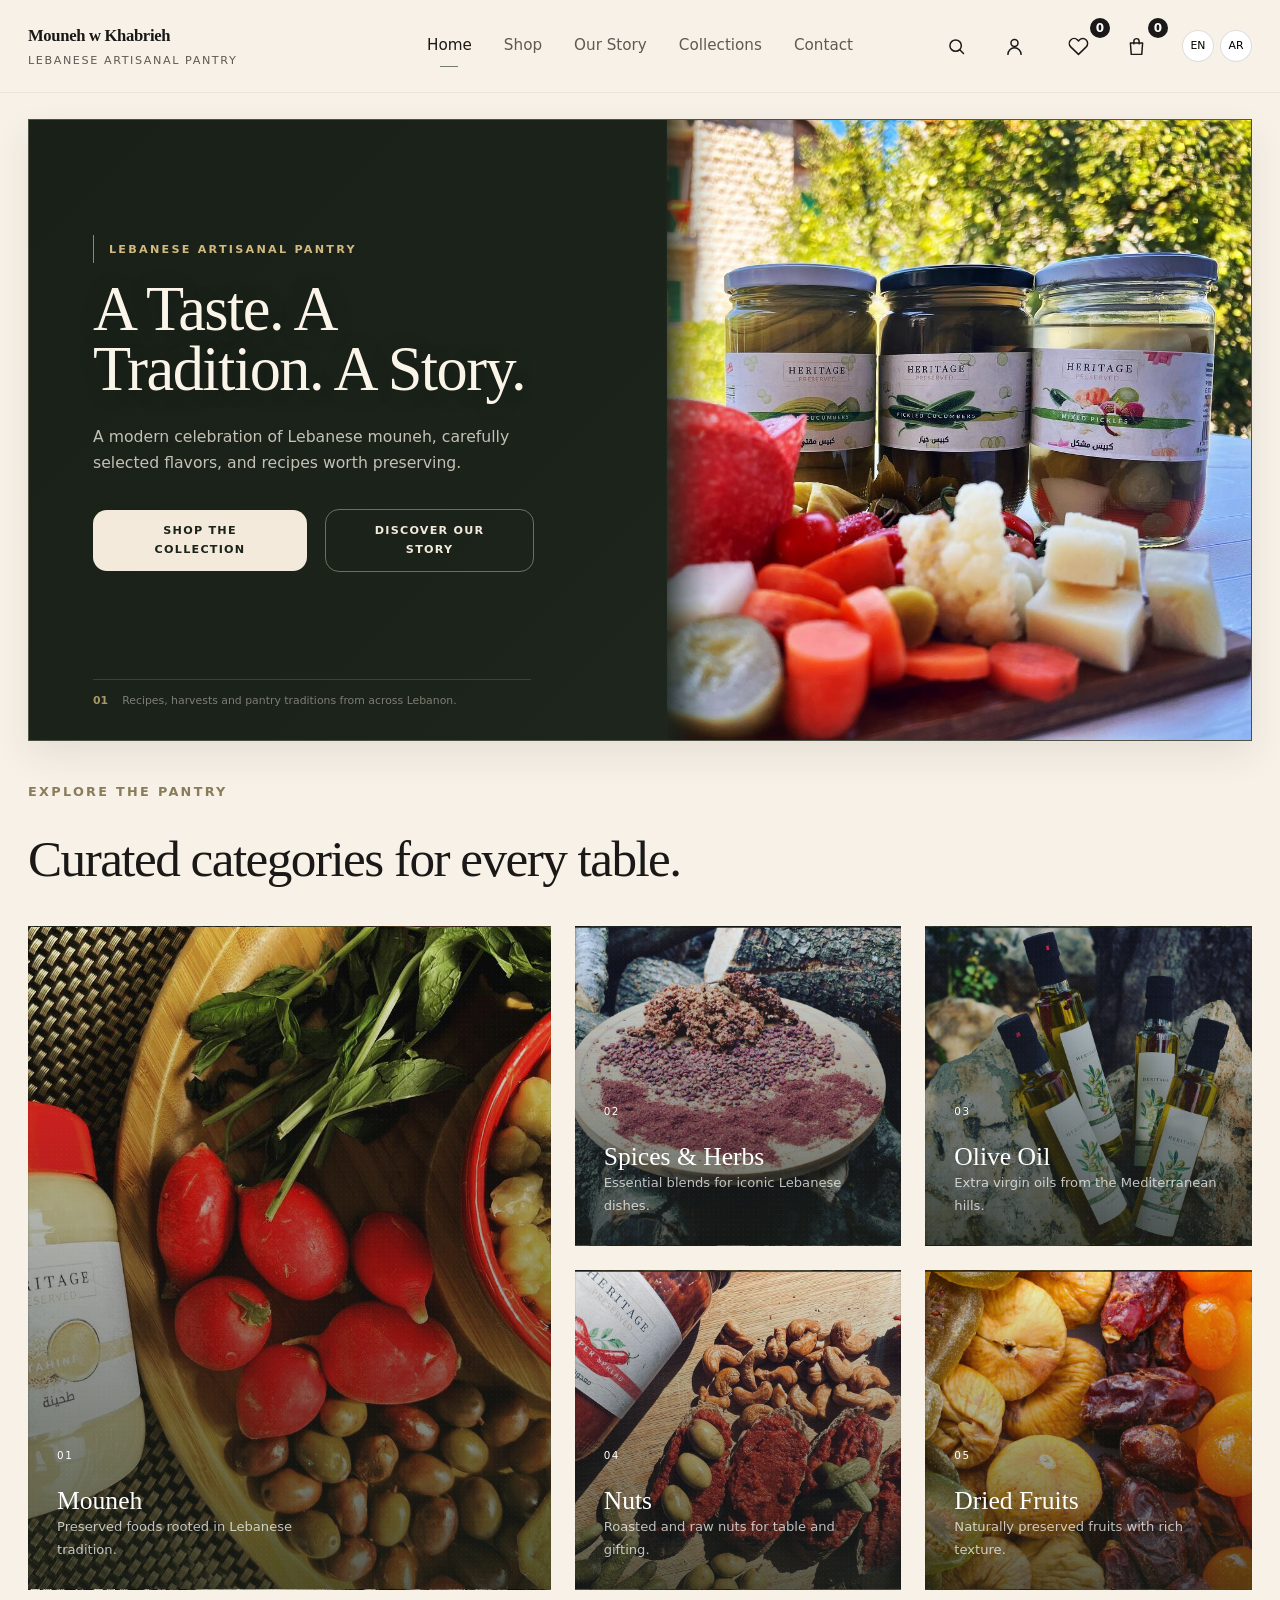
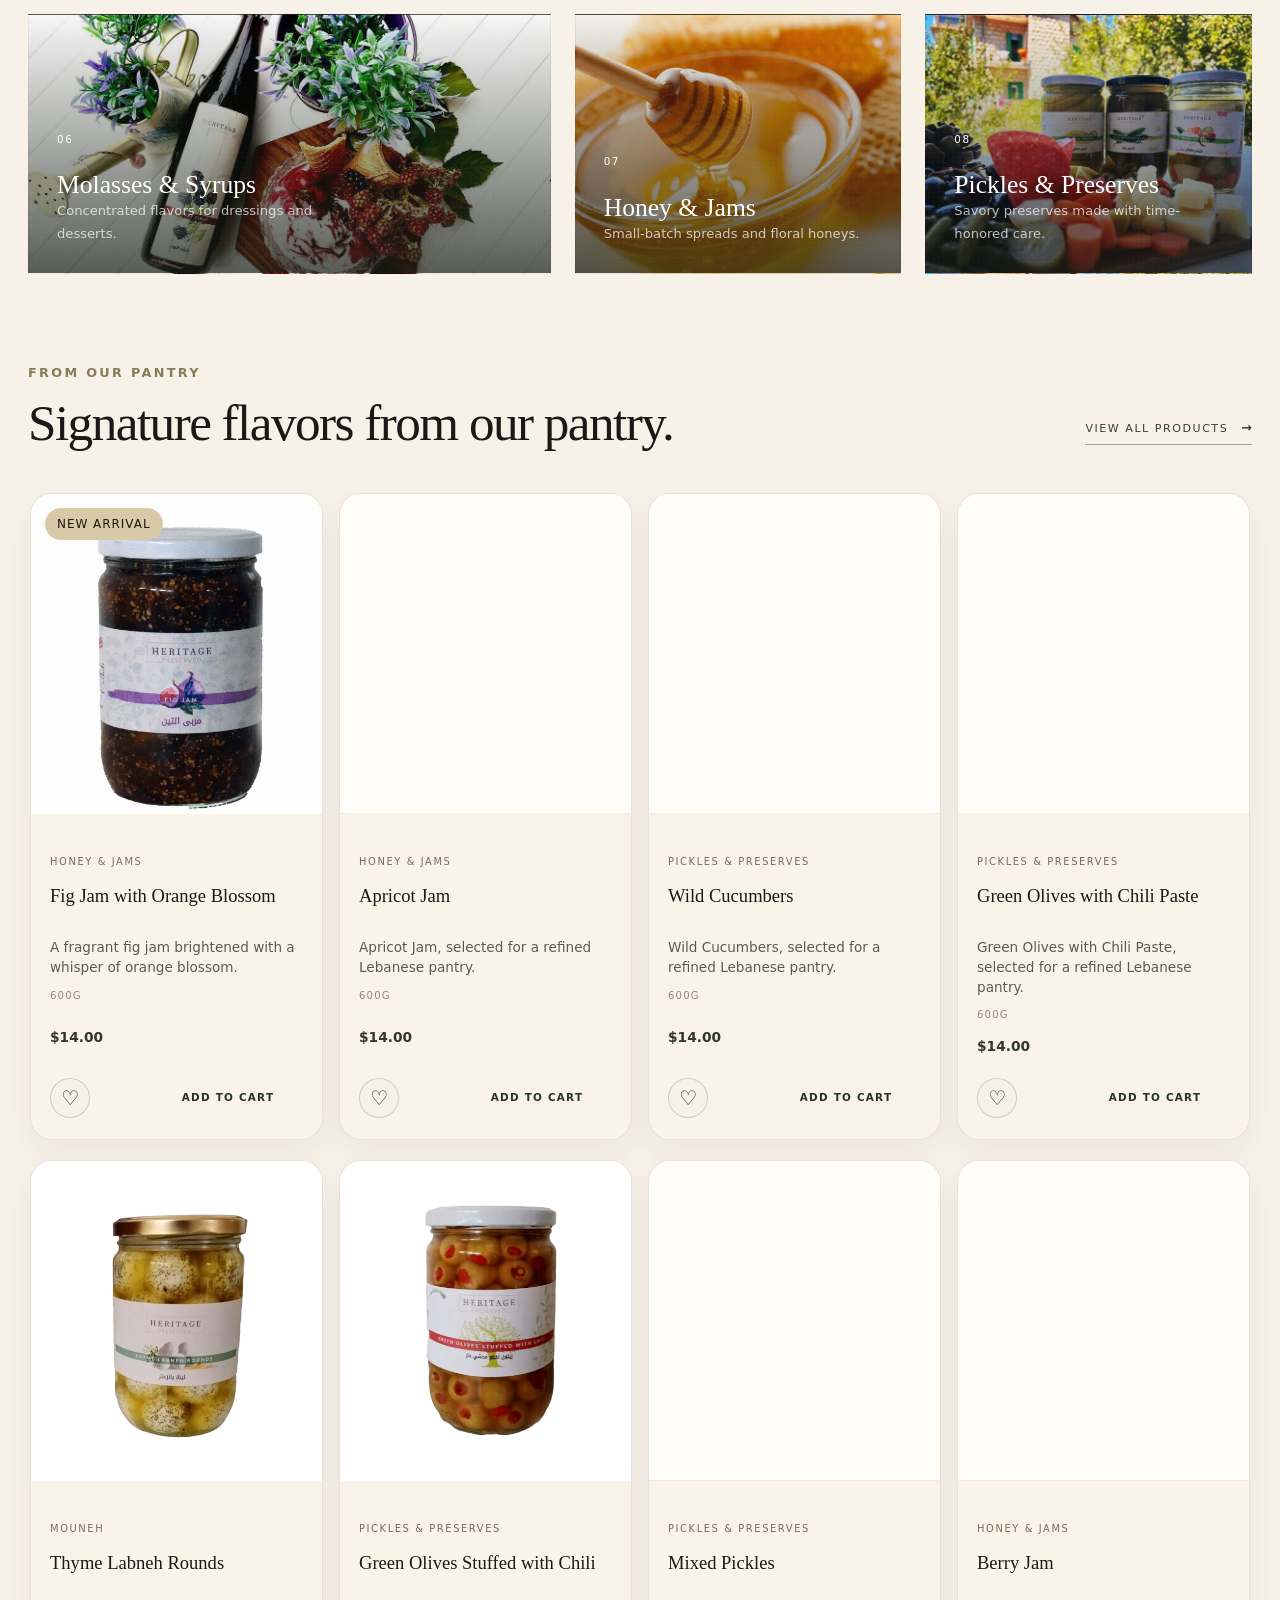
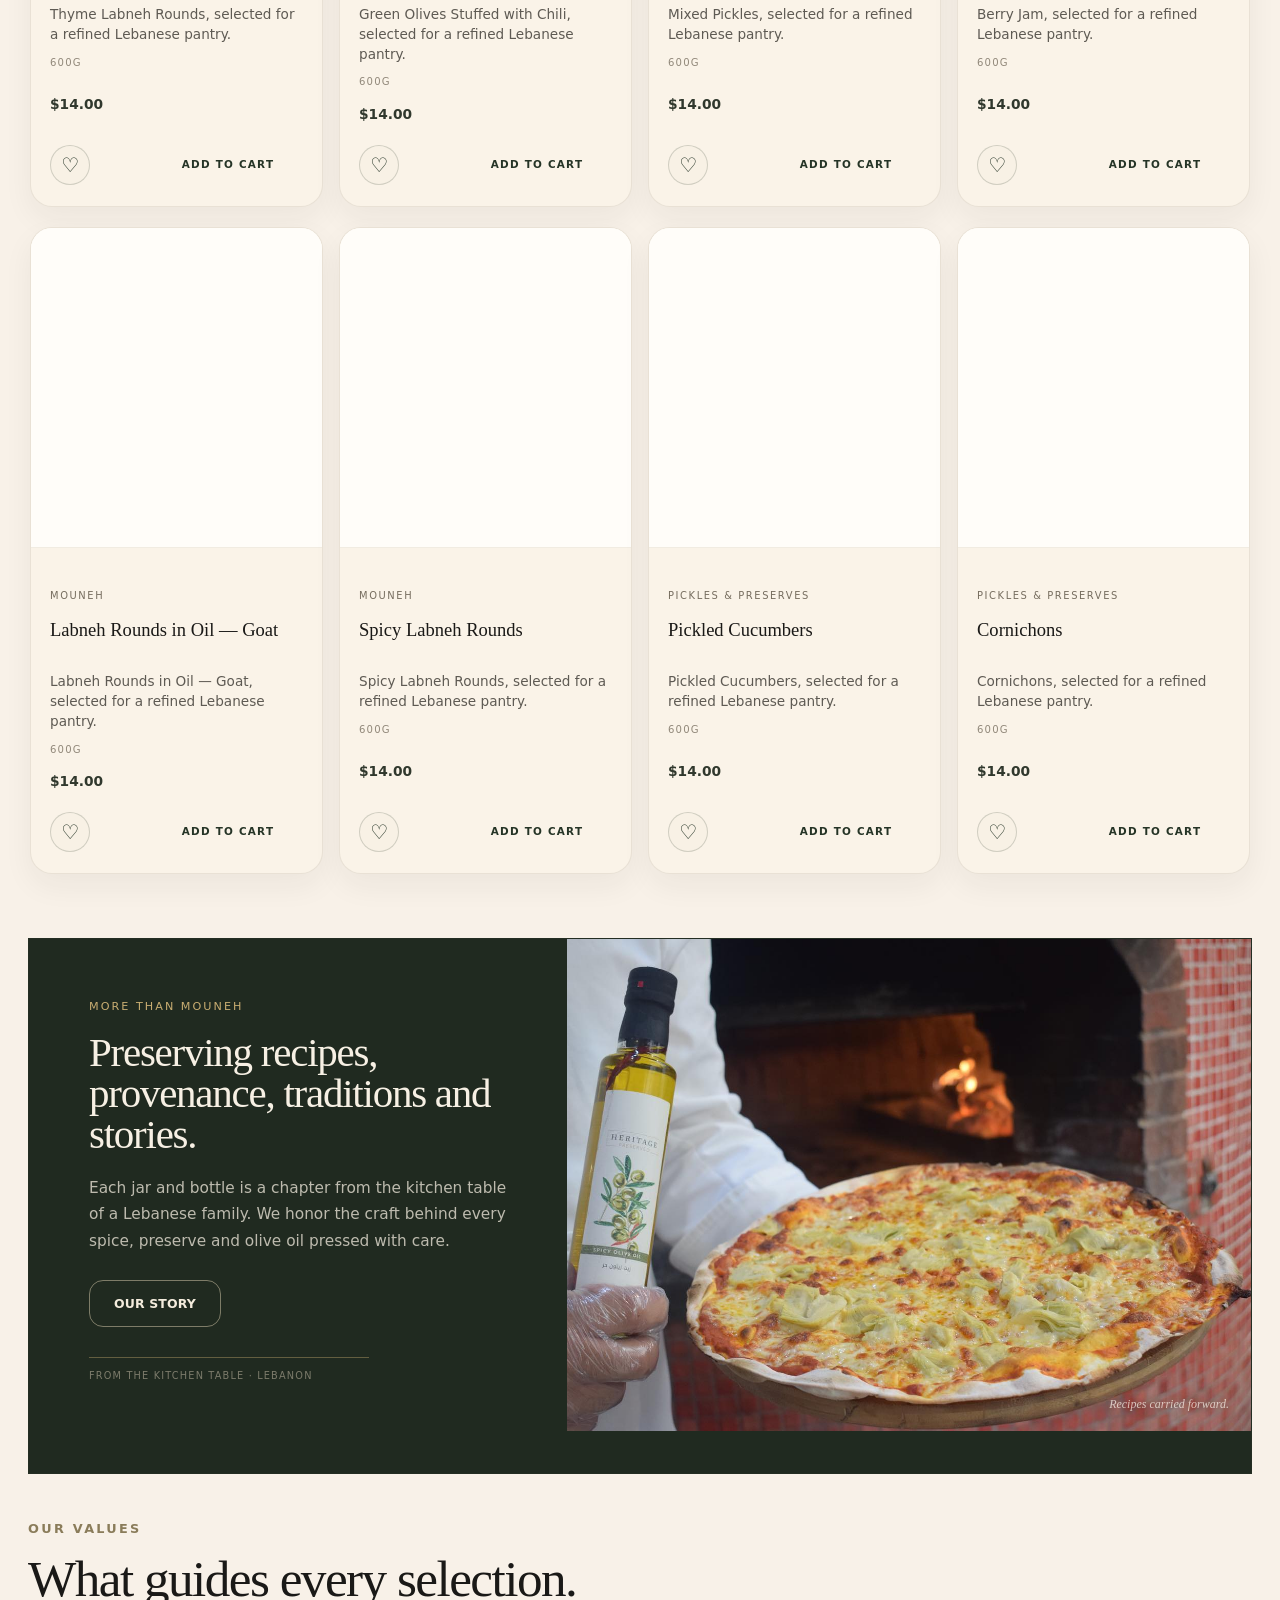
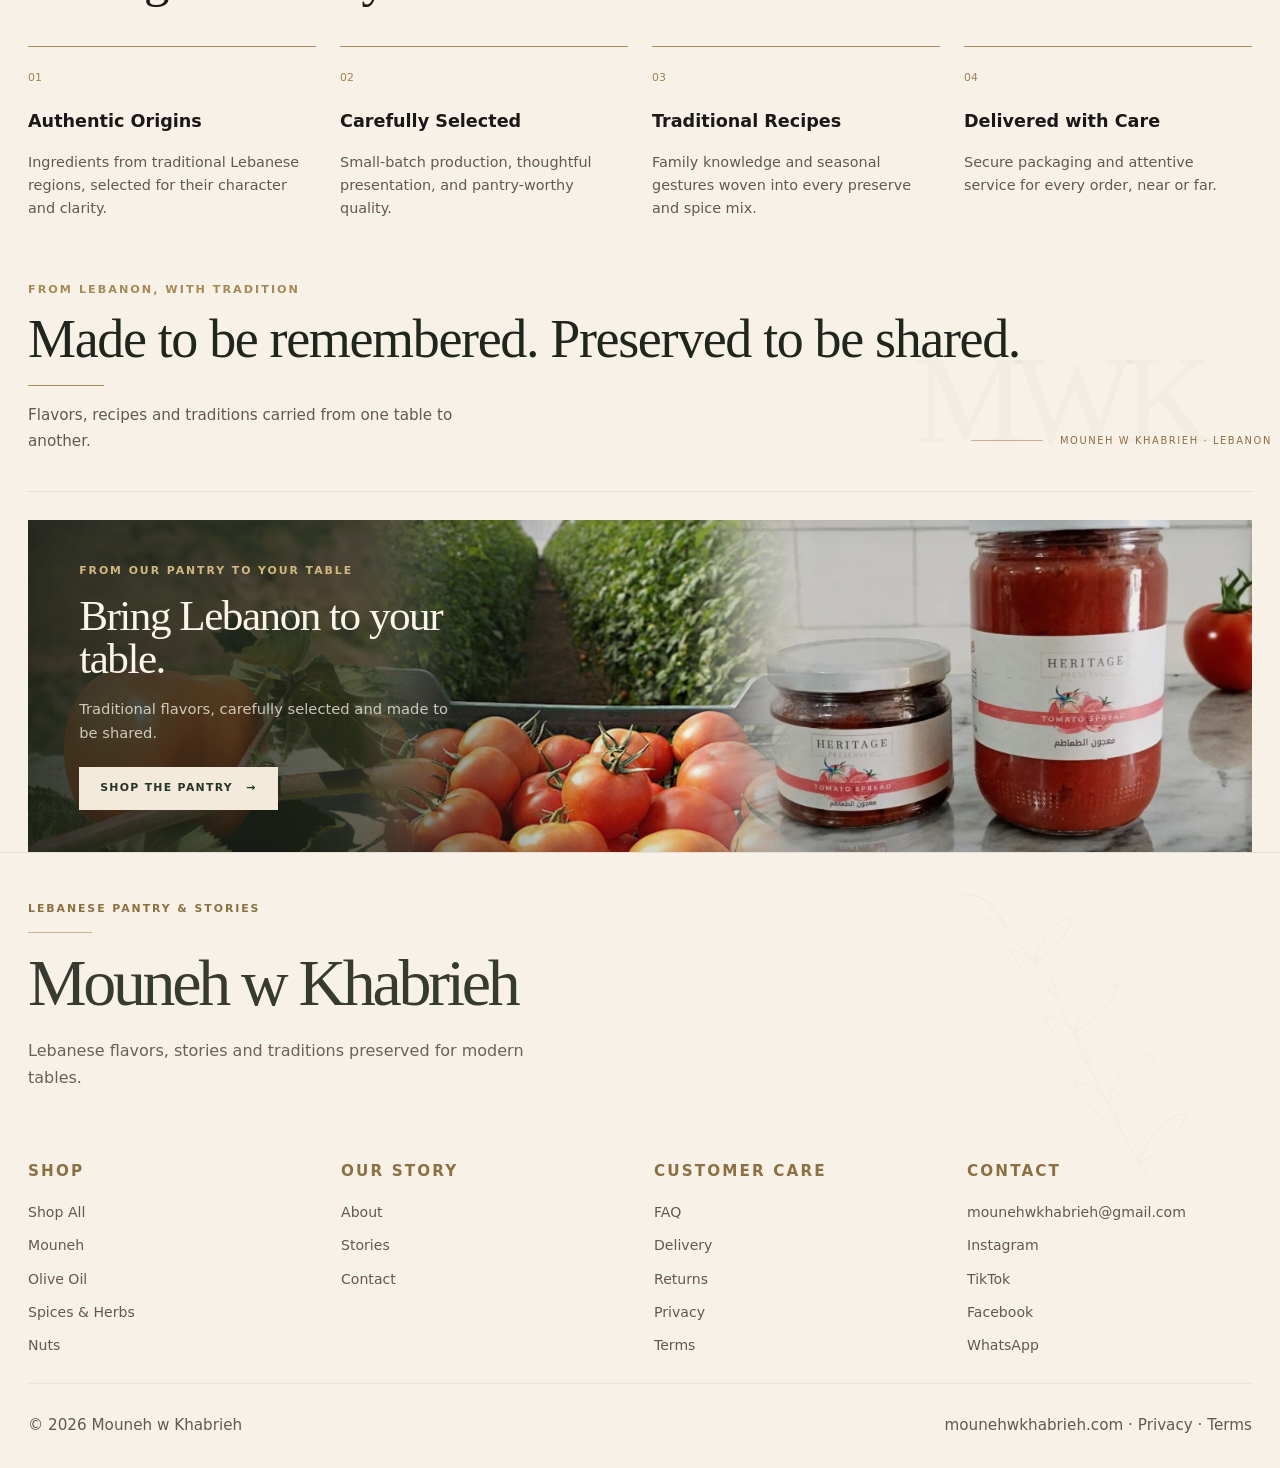
==== commit 2e3229cb: "Оновлення" ====
--- a/index.html
+++ b/index.html
@@ -22,7 +22,7 @@
     <section class="hero-panel">
       <div class="hero-copy">
         <span class="eyebrow">Lebanese Artisanal Pantry</span>
-        <h1>A Taste. A Tradition. A Story.</h1>
+        <h1><span class="hero-title-line">A Taste.</span> <span class="hero-title-line">A Tradition.</span> <span class="hero-title-line">A Story.</span></h1>
         <p>A modern celebration of Lebanese mouneh, carefully selected flavors, and recipes worth preserving.</p>
         <div class="hero-actions">
           <a class="button button-primary" href="shop.html">Shop the Collection</a>
--- a/css/global.css
+++ b/css/global.css
@@ -453,6 +453,9 @@
   border: 1px solid rgba(26, 25, 23, 0.12);
 }
 
+.global-search-form { display:block; }
+.search-submit { display:none; }
+
 .search-suggestions {
   margin-top: 24px;
   display: grid;
--- a/css/responsive.css
+++ b/css/responsive.css
@@ -156,6 +156,13 @@
     font-size:53px;
     line-height:.95;
     letter-spacing:-.025em;
+  }
+  .homepage .hero-copy h1 .hero-title-line {
+    display:block;
+    white-space:nowrap;
+  }
+  .homepage .hero-note {
+    display:none!important;
   }
   .homepage .hero-copy>p:not(.hero-note) {
     max-width:95%;
@@ -641,7 +648,7 @@
   }
 
   .homepage .hero-panel {
-    padding-top:58px;
+    padding-top:0;
   }
 
   .homepage .hero-copy .eyebrow {
@@ -797,8 +804,10 @@
   }
 
   .homepage ~ #site-footer .footer-brand strong {
-    font-size:clamp(2.5rem,12vw,4rem);
+    max-width:100%;
+    font-size:clamp(1.84rem,9.2vw,2.7rem);
     margin-bottom:26px;
+    white-space:nowrap;
   }
 
   .homepage ~ #site-footer .footer-brand p {
@@ -876,6 +885,323 @@
   .homepage .hero-actions .button-primary:active {
     transform:none;
   }
+}
+
+/* Premium mobile navigation drawer */
+@media (max-width: 768px) {
+  #site-header .site-search-overlay {
+    position:relative;
+    inset:auto;
+    z-index:49;
+    width:100%;
+    max-height:0;
+    overflow:hidden;
+    background:var(--bg);
+    border-top:0 solid var(--border);
+    border-bottom:0 solid var(--border);
+    opacity:0;
+    visibility:hidden;
+    transform:translateY(-7px);
+    transition:max-height .22s ease, opacity .2s ease, transform .22s ease, visibility .22s ease, border-width .22s ease;
+  }
+
+  #site-header .site-search-overlay.active {
+    max-height:min(70vh,520px);
+    border-top-width:1px;
+    border-bottom-width:1px;
+    opacity:1;
+    visibility:visible;
+    transform:translateY(0);
+  }
+
+  #site-header .site-search-overlay .search-panel {
+    width:100%;
+    max-height:none;
+    margin:0 auto;
+    padding:10px 12px 11px;
+    overflow:visible;
+    border-radius:0;
+    background:var(--bg);
+    box-shadow:none;
+  }
+
+  #site-header .site-search-overlay .search-panel h2,
+  #site-header .site-search-overlay .nav-close { display:none; }
+
+  #site-header .global-search-form {
+    height:58px;
+    display:grid;
+    grid-template-columns:minmax(0,1fr) 58px;
+    width:100%;
+  }
+
+  #site-header .global-search-form input {
+    width:100%;
+    height:58px;
+    min-width:0;
+    margin:0;
+    padding:0 17px;
+    border:1px solid rgba(37,52,38,.13);
+    border-right:0;
+    border-radius:14px 0 0 14px;
+    background:var(--surface);
+    color:var(--olive);
+    font-size:.875rem;
+    line-height:1;
+    outline:0;
+  }
+
+  #site-header .global-search-form input::placeholder {
+    color:rgba(37,52,38,.55);
+    opacity:1;
+  }
+
+  #site-header .global-search-form input:focus {
+    border-color:rgba(37,52,38,.38);
+    box-shadow:inset 0 0 0 1px rgba(37,52,38,.12);
+  }
+
+  #site-header .search-submit {
+    width:58px;
+    height:58px;
+    display:grid;
+    place-items:center;
+    padding:0;
+    border:1px solid var(--olive);
+    border-radius:0 14px 14px 0;
+    background:var(--olive);
+    color:#fff;
+  }
+
+  #site-header .search-submit .ui-icon { width:21px; height:21px; }
+  #site-header .search-submit:focus-visible {
+    outline:2px solid var(--gold);
+    outline-offset:2px;
+  }
+
+  #site-header .search-suggestions {
+    max-height:calc(min(70vh,520px) - 80px);
+    margin:8px 0 0;
+    gap:6px;
+    overflow-y:auto;
+  }
+
+  #site-header .search-suggestion,
+  #site-header .suggestion-note {
+    margin:0;
+    padding:11px 14px;
+    border-radius:10px;
+    background:var(--surface);
+    font-size:.875rem;
+  }
+
+  .mobile-menu-overlay {
+    display:block;
+    background:rgba(18,24,18,.42);
+    backdrop-filter:blur(3px);
+    transition:opacity .36s ease, visibility .36s ease;
+  }
+
+  .mobile-menu-overlay .mobile-menu-panel {
+    width:min(430px,100%);
+    min-height:100vh;
+    min-height:100dvh;
+    max-height:100vh;
+    max-height:100dvh;
+    padding:calc(22px + env(safe-area-inset-top)) 24px calc(24px + env(safe-area-inset-bottom));
+    display:flex;
+    flex-direction:column;
+    overflow-x:hidden;
+    overflow-y:auto;
+    overscroll-behavior:contain;
+    background:var(--bg);
+    box-shadow:-24px 0 64px rgba(18,24,18,.13);
+    transform:translateX(100%);
+    transition:transform .38s cubic-bezier(.22,.7,.2,1);
+  }
+
+  .mobile-menu-overlay.active .mobile-menu-panel { transform:translateX(0); }
+
+  .mobile-menu-top {
+    display:block;
+    padding-bottom:22px;
+    border-bottom:1px solid rgba(37,52,38,.12);
+  }
+
+  .mobile-menu-brand { display:grid; width:100%; gap:3px; min-width:0; }
+  .mobile-menu-heading-row {
+    position:relative;
+    min-height:1.75rem;
+    padding-right:68px;
+  }
+  .mobile-menu-brand strong {
+    font-family:"Cormorant Garamond",Georgia,serif;
+    font-size:1.75rem;
+    font-weight:600;
+    line-height:1;
+    letter-spacing:-.025em;
+  }
+  .mobile-menu-kicker,
+  .mobile-menu-eyebrow {
+    color:var(--gold);
+    font-size:.65rem;
+    font-weight:700;
+    line-height:1.35;
+    letter-spacing:.18em;
+    text-transform:uppercase;
+  }
+  .mobile-menu-kicker { margin-top:7px; }
+  .mobile-menu-ar {
+    width:fit-content;
+    color:var(--muted);
+    font-size:.8rem;
+    font-weight:500;
+    line-height:1.25;
+  }
+
+  .mobile-menu-overlay .nav-close {
+    flex:0 0 56px;
+    width:56px;
+    height:56px;
+    position:absolute;
+    top:50%;
+    right:-4px;
+    display:grid;
+    place-items:center;
+    padding:0;
+    border:1px solid rgba(79,70,54,.16);
+    border-radius:50%;
+    background:transparent;
+    color:var(--olive);
+    font-size:1.6rem;
+    font-weight:300;
+    margin:0;
+    transform:translateY(-50%);
+  }
+
+  .mobile-menu-overlay .mobile-nav {
+    display:grid;
+    gap:0;
+    margin:22px 0 0;
+    border-top:1px solid rgba(37,52,38,.075);
+  }
+  .mobile-menu-overlay .mobile-nav a {
+    min-height:52px;
+    display:grid;
+    grid-template-columns:minmax(0,1fr) 14px;
+    align-items:center;
+    gap:16px;
+    border-bottom:1px solid rgba(37,52,38,.075);
+    color:var(--olive);
+  }
+  .mobile-nav-label {
+    font-family:"Cormorant Garamond",Georgia,serif;
+    font-size:1.42rem;
+    font-weight:600;
+    line-height:1;
+  }
+  .mobile-nav-marker {
+    width:7px;
+    height:7px;
+    justify-self:end;
+    border-right:1px solid rgba(37,52,38,.74);
+    border-bottom:1px solid rgba(37,52,38,.74);
+    transform:rotate(-45deg);
+  }
+  .mobile-nav a.is-active .mobile-nav-marker {
+    border-color:var(--gold);
+  }
+
+  .mobile-menu-utilities {
+    display:grid;
+    margin-top:26px;
+  }
+  .mobile-menu-eyebrow { margin-bottom:6px; }
+  .mobile-utility-row {
+    min-height:44px;
+    display:grid;
+    grid-template-columns:24px minmax(0,1fr) auto;
+    align-items:center;
+    gap:12px;
+    border-bottom:1px solid rgba(37,52,38,.065);
+    color:var(--olive);
+    font-size:.94rem;
+  }
+  .mobile-utility-row .ui-icon { width:19px; height:19px; }
+  .mobile-utility-row strong {
+    min-width:24px;
+    height:24px;
+    display:grid;
+    place-items:center;
+    border:1px solid rgba(37,52,38,.12);
+    border-radius:50%;
+    font-size:.68rem;
+    font-weight:700;
+  }
+  .mobile-language-label { margin-top:18px; }
+  .mobile-menu-overlay .language-switcher-mobile {
+    width:100%;
+    gap:0;
+    padding:3px;
+    border:1px solid rgba(37,52,38,.12);
+    border-radius:999px;
+    background:rgba(255,255,255,.38);
+  }
+  .mobile-menu-overlay .language-switcher-mobile .lang-button {
+    flex:1;
+    min-height:34px;
+    padding:4px 12px;
+    border:0;
+    background:transparent;
+    color:var(--muted);
+    font-size:.75rem;
+    font-weight:700;
+  }
+  .mobile-menu-overlay .language-switcher-mobile .lang-button[aria-pressed="true"] {
+    background:var(--olive);
+    color:var(--surface);
+  }
+
+  .mobile-menu-bottom {
+    display:flex;
+    align-items:baseline;
+    justify-content:space-between;
+    gap:18px;
+    margin-top:clamp(18px,3.5vh,30px);
+    margin-bottom:auto;
+    padding-top:26px;
+    color:var(--muted);
+  }
+  .mobile-menu-bottom span {
+    font-family:"Cormorant Garamond",Georgia,serif;
+    font-size:1rem;
+    font-weight:600;
+  }
+  .mobile-menu-bottom small {
+    margin-left:auto;
+    font-size:.64rem;
+    line-height:1.25;
+    letter-spacing:.08em;
+    text-align:right;
+  }
+}
+
+@media (max-width: 768px) and (max-height: 700px) {
+  .mobile-menu-overlay .mobile-menu-panel {
+    padding-top:calc(15px + env(safe-area-inset-top));
+    padding-bottom:calc(16px + env(safe-area-inset-bottom));
+  }
+  .mobile-menu-top { padding-bottom:15px; }
+  .mobile-menu-overlay .mobile-nav { margin-top:14px; }
+  .mobile-menu-overlay .mobile-nav a { min-height:51px; }
+  .mobile-menu-utilities { margin-top:22px; }
+  .mobile-language-label { margin-top:18px; }
+  .mobile-menu-bottom { margin-top:18px; padding-top:16px; }
+}
+
+@media (prefers-reduced-motion: reduce) and (max-width: 768px) {
+  .mobile-menu-overlay,
+  .mobile-menu-overlay .mobile-menu-panel { transition:none; }
 }
 
 /* Shared footer groups stay expanded on desktop and become an accordion on mobile. */
@@ -897,6 +1223,11 @@
 }
 
 @media (max-width: 768px) {
+  #site-footer,
+  #site-footer .site-footer {
+    background-color:var(--bg);
+  }
+
   #site-footer .footer-grid {
     display:block;
     margin-bottom:0;
@@ -913,7 +1244,7 @@
   #site-footer .footer-accordion-trigger {
     display:flex;
     width:100%;
-    min-height:68px;
+    min-height:64px;
     padding:0;
     align-items:center;
     justify-content:space-between;
@@ -926,12 +1257,22 @@
 
   #site-footer .footer-accordion-trigger span {
     margin:0;
+    padding:0;
+    align-self:center;
     color:inherit;
     font-size:.9375rem;
     font-weight:700;
     line-height:1.2;
     letter-spacing:.17em;
     text-transform:uppercase;
+    transform:none;
+  }
+
+  #site-footer .footer-grid .footer-group .footer-accordion-trigger > span {
+    margin:0;
+    padding:0;
+    align-self:center;
+    transform:none;
   }
 
   #site-footer .footer-accordion-trigger i {
--- a/css/shop.css
+++ b/css/shop.css
@@ -186,10 +186,58 @@
   display: block;
 }
 
+.wishlist-empty-icon { display:none; }
+
 @media (max-width:768px) {
+  .wishlist-page .shop-hero h1 {
+    margin:18px 0 18px;
+    font-size:clamp(2.55rem,11.5vw,3.05rem);
+  }
+
+  .wishlist-page .shop-hero {
+    padding-bottom:30px;
+  }
+
   .wishlist-page .wishlist-empty {
-    padding:44px 24px;
-  }
+    padding:26px 22px;
+    border:1px solid rgba(79,70,54,.09);
+    border-radius:24px;
+    background:#fffdf9;
+    box-shadow:0 10px 28px rgba(45,43,35,.05);
+  }
+
+  .wishlist-page .wishlist-empty-icon {
+    display:block;
+    width:46px;
+    height:46px;
+    margin:0 auto 22px;
+    color:var(--olive);
+  }
+
+  .wishlist-page .wishlist-empty h2 {
+    margin:0 0 13px;
+    font:400 1.75rem/1.1 Georgia,serif;
+  }
+
+  .wishlist-page .wishlist-empty p {
+    max-width:290px;
+    margin:0 auto 25px;
+    color:var(--muted);
+    font-size:.9rem;
+    line-height:1.5;
+  }
+
+  .wishlist-page .wishlist-empty .button {
+    min-height:48px;
+    padding:13px 24px;
+    border-radius:24px;
+    background:var(--olive);
+  }
+
+  .wishlist-page.is-wishlist-empty .wishlist-grid { display:none; }
+  .wishlist-page.is-wishlist-empty .wishlist-empty { margin-top:12px; }
+  .wishlist-page.is-wishlist-empty.page-shell { padding-bottom:20px; }
+  .wishlist-page.is-wishlist-empty .shop-hero { padding-bottom:18px; }
 }
 
 @media (max-width: 980px) {
@@ -764,57 +812,57 @@
     background:var(--olive);
   }
 
-  :is(.shop-page,.wishlist-page,.cart-page) ~ #site-footer {
+  :is(.shop-page,.wishlist-page,.cart-page,.product-page) ~ #site-footer {
     padding-top:0;
     background:var(--bg);
   }
 
-  :is(.shop-page,.wishlist-page,.cart-page) ~ #site-footer .site-footer {
+  :is(.shop-page,.wishlist-page,.cart-page,.product-page) ~ #site-footer .site-footer {
     padding:36px 20px 44px;
     color:var(--text);
     border-top:1px solid rgba(157,130,77,.11);
     background:var(--bg);
   }
 
-  :is(.shop-page,.wishlist-page,.cart-page) ~ #site-footer .footer-brand {
+  :is(.shop-page,.wishlist-page,.cart-page,.product-page) ~ #site-footer .footer-brand {
     margin-bottom:38px;
     padding-bottom:34px;
     border-bottom:1px solid rgba(157,130,77,.18);
   }
 
-  :is(.shop-page,.wishlist-page,.cart-page) ~ #site-footer .footer-brand span,
-  :is(.shop-page,.wishlist-page,.cart-page) ~ #site-footer .footer-grid span {
+  :is(.shop-page,.wishlist-page,.cart-page,.product-page) ~ #site-footer .footer-brand span,
+  :is(.shop-page,.wishlist-page,.cart-page,.product-page) ~ #site-footer .footer-grid span {
     color:#8b7041;
     font-weight:700;
     letter-spacing:.14em;
   }
 
-  :is(.shop-page,.wishlist-page,.cart-page) ~ #site-footer .footer-brand strong {
+  :is(.shop-page,.wishlist-page,.cart-page,.product-page) ~ #site-footer .footer-brand strong {
     margin:12px 0 26px;
     color:#363a31;
     font-size:clamp(2.5rem,12vw,4rem);
     opacity:1;
   }
 
-  :is(.shop-page,.wishlist-page,.cart-page) ~ #site-footer .footer-brand p {
+  :is(.shop-page,.wishlist-page,.cart-page,.product-page) ~ #site-footer .footer-brand p {
     margin:0;
     color:#656456;
   }
 
-  :is(.shop-page,.wishlist-page,.cart-page) ~ #site-footer .footer-grid {
+  :is(.shop-page,.wishlist-page,.cart-page,.product-page) ~ #site-footer .footer-grid {
     grid-template-columns:minmax(0,.82fr) minmax(0,1.35fr);
     column-gap:24px;
     row-gap:48px;
     margin-bottom:52px;
   }
 
-  :is(.shop-page,.wishlist-page,.cart-page) ~ #site-footer .footer-grid span {
+  :is(.shop-page,.wishlist-page,.cart-page,.product-page) ~ #site-footer .footer-grid span {
     margin-bottom:28px;
     font-size:.95rem;
     line-height:1.35;
   }
 
-  :is(.shop-page,.wishlist-page,.cart-page) ~ #site-footer .footer-grid a {
+  :is(.shop-page,.wishlist-page,.cart-page,.product-page) ~ #site-footer .footer-grid a {
     width:fit-content;
     margin-bottom:18px;
     color:#656456;
@@ -822,18 +870,18 @@
     line-height:1.4;
   }
 
-  :is(.shop-page,.wishlist-page,.cart-page) ~ #site-footer .footer-grid div a:last-child {
+  :is(.shop-page,.wishlist-page,.cart-page,.product-page) ~ #site-footer .footer-grid div a:last-child {
     margin-bottom:0;
   }
 
-  :is(.shop-page,.wishlist-page,.cart-page) ~ #site-footer .footer-grid a[href^="mailto:"] {
+  :is(.shop-page,.wishlist-page,.cart-page,.product-page) ~ #site-footer .footer-grid a[href^="mailto:"] {
     max-width:100%;
     font-size:clamp(.8125rem,3.35vw,.9375rem);
     overflow-wrap:anywhere;
     word-break:normal;
   }
 
-  :is(.shop-page,.wishlist-page,.cart-page) ~ #site-footer .footer-bottom {
+  :is(.shop-page,.wishlist-page,.cart-page,.product-page) ~ #site-footer .footer-bottom {
     flex-direction:column;
     align-items:flex-start;
     gap:16px;
@@ -843,7 +891,7 @@
     border-top:1px solid rgba(157,130,77,.11);
   }
 
-  :is(.shop-page,.wishlist-page,.cart-page) ~ #site-footer .footer-bottom p {
+  :is(.shop-page,.wishlist-page,.cart-page,.product-page) ~ #site-footer .footer-bottom p {
     margin:0;
   }
 
@@ -851,6 +899,36 @@
     display:none;
   }
 
+  :is(.wishlist-page,.cart-page) ~ #site-footer .site-footer {
+    padding-top:30px;
+    padding-bottom:38px;
+  }
+
+  :is(.wishlist-page,.cart-page) ~ #site-footer .footer-accordion-trigger {
+    min-height:64px;
+  }
+
+  :is(.wishlist-page,.cart-page) ~ #site-footer .footer-accordion-trigger span {
+    font-weight:600;
+    letter-spacing:.155em;
+  }
+
+  :is(.wishlist-page,.cart-page) ~ #site-footer .footer-accordion-trigger i {
+    width:16px;
+    height:16px;
+    flex-basis:16px;
+  }
+
+  :is(.wishlist-page,.cart-page) ~ #site-footer .footer-accordion-trigger i::before,
+  :is(.wishlist-page,.cart-page) ~ #site-footer .footer-accordion-trigger i::after {
+    width:12px;
+  }
+
+  :is(.wishlist-page,.cart-page) ~ #site-footer .footer-bottom {
+    gap:12px;
+    padding-top:24px;
+  }
+
   :is(.wishlist-page,.cart-page).page-shell {
     padding-bottom:56px;
   }
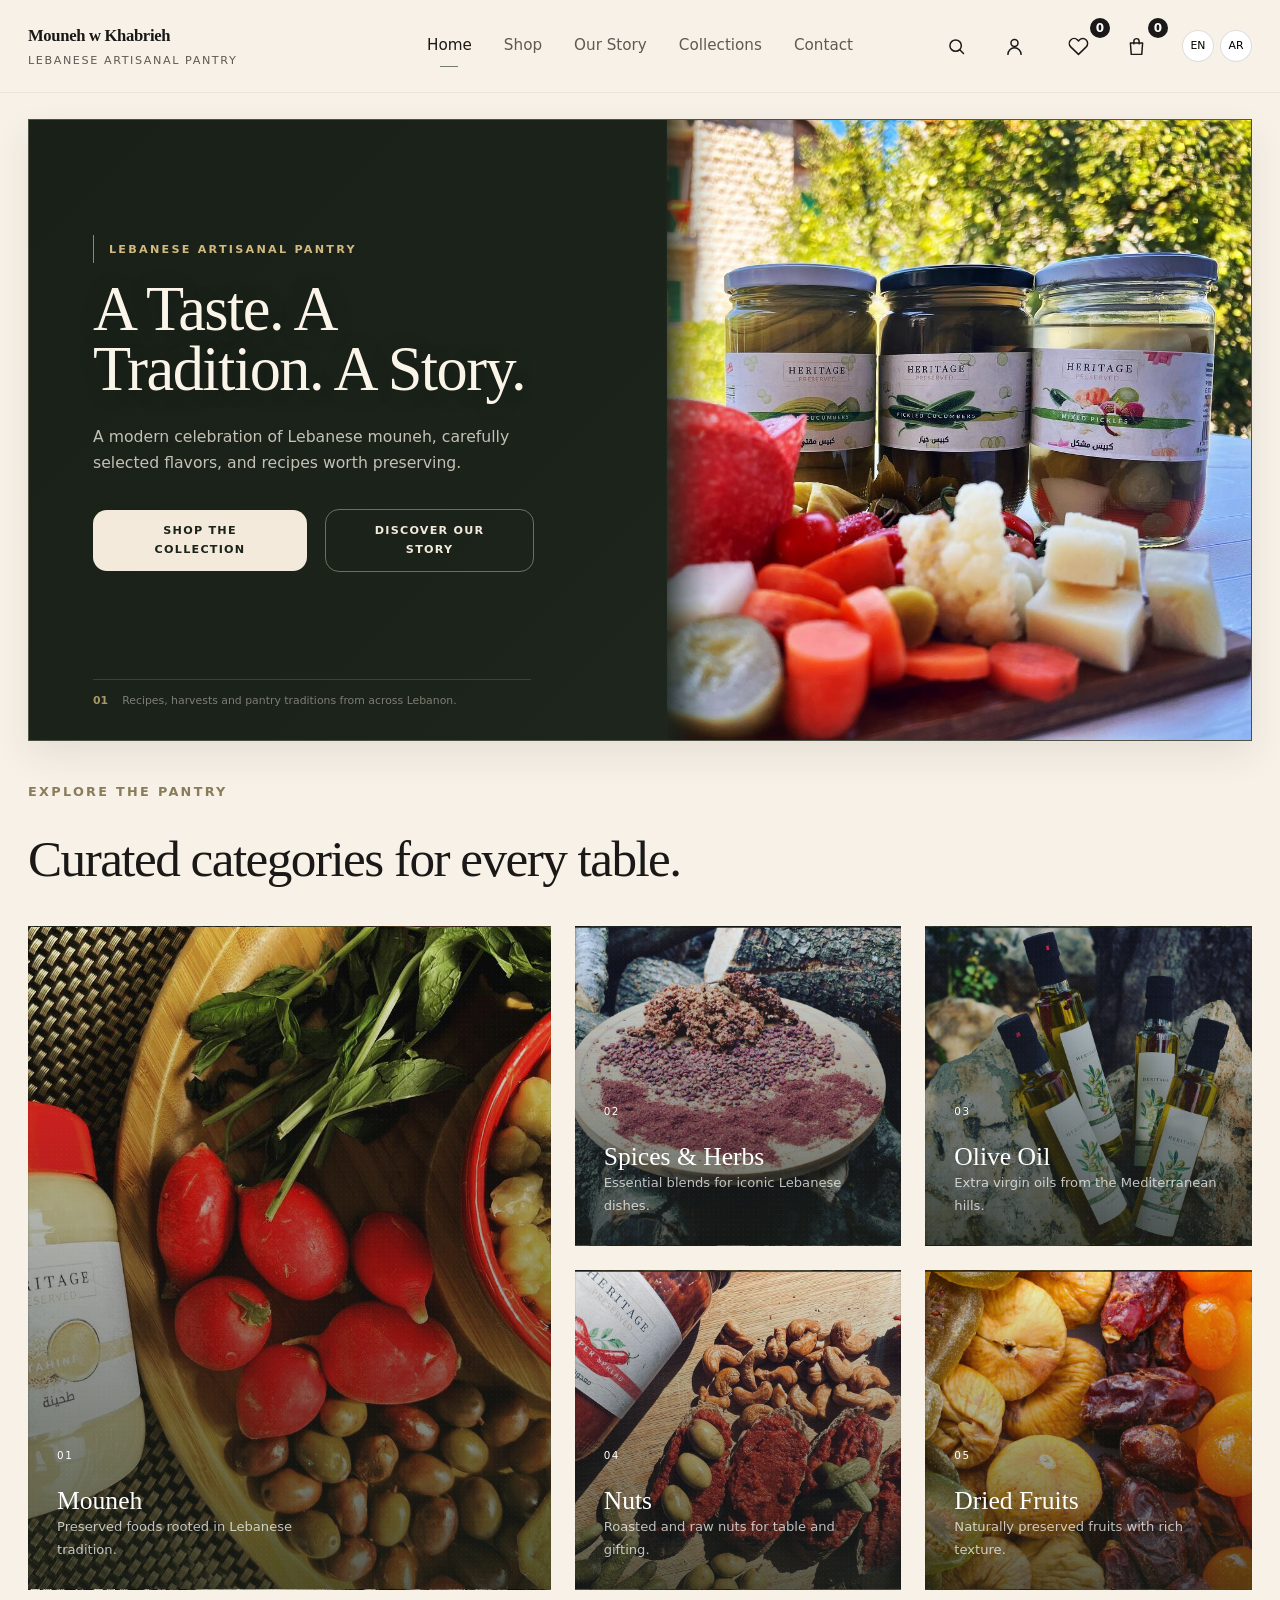
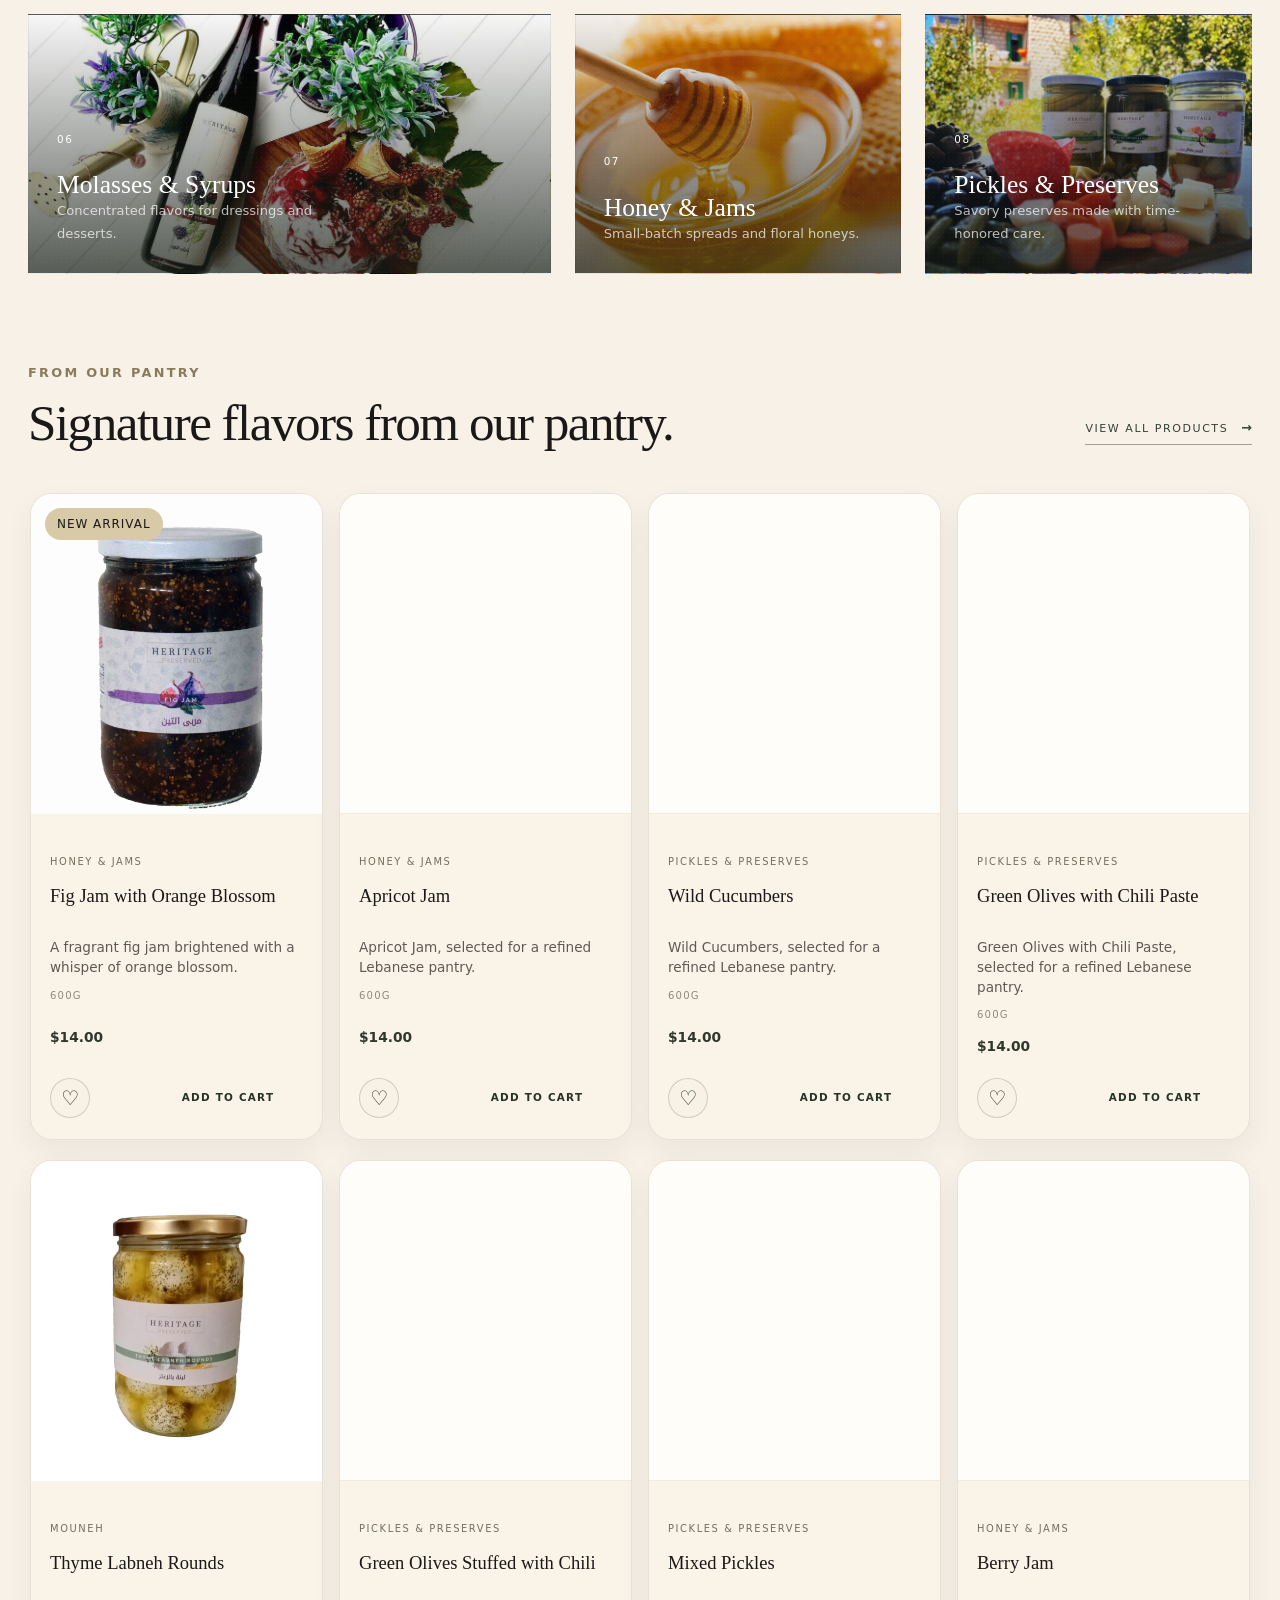
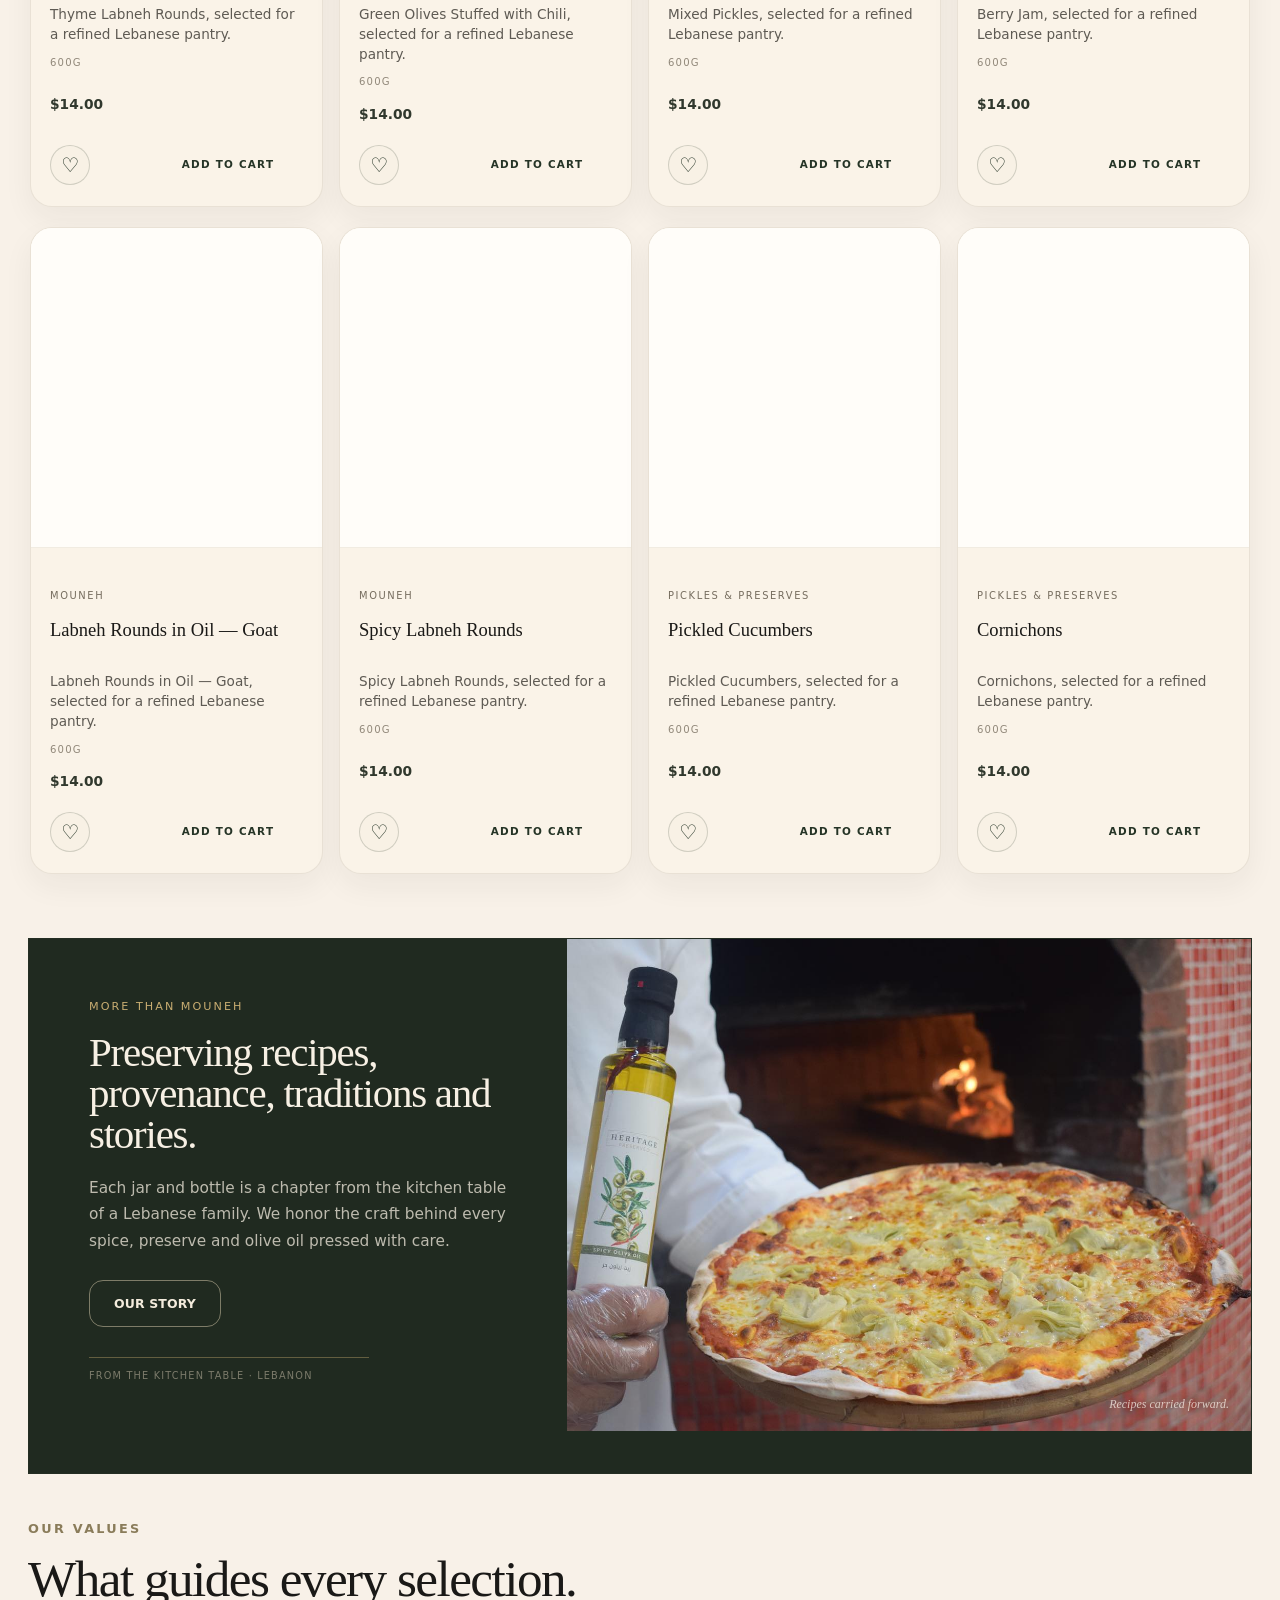
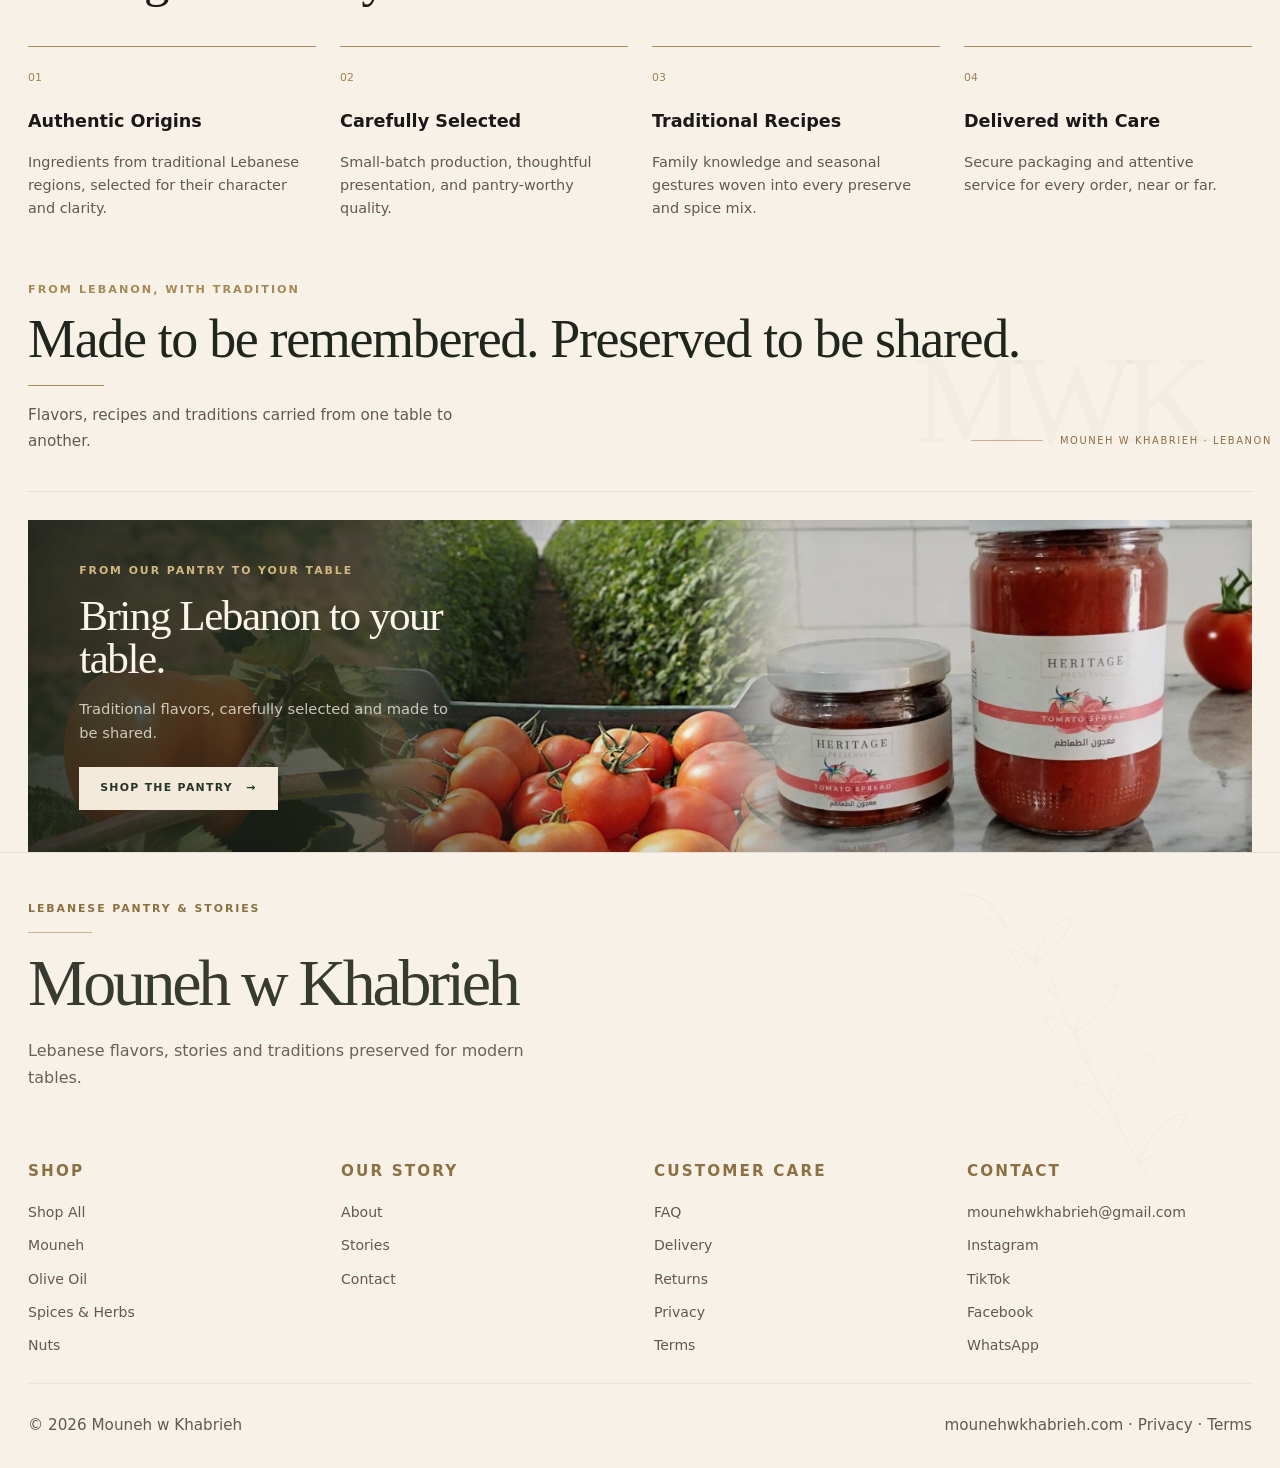
==== commit adffa070: "Оновлення" ====
--- a/index.html
+++ b/index.html
@@ -101,7 +101,7 @@
 
     <section class="section section-editorial-transition">
       <span class="editorial-transition-eyebrow">From Lebanon, with tradition</span>
-      <h2>Made to be remembered. Preserved to be shared.</h2>
+      <h2><span class="editorial-heading-line">Made to be remembered.</span> <span class="editorial-heading-line">Preserved to be shared.</span></h2>
       <span class="editorial-transition-rule" aria-hidden="true"></span>
       <p>Flavors, recipes and traditions carried from one table to another.</p>
       <span class="editorial-transition-signature" aria-label="Mouneh w Khabrieh, Lebanon"><i aria-hidden="true"></i> Mouneh w Khabrieh · Lebanon</span>
--- a/css/responsive.css
+++ b/css/responsive.css
@@ -749,8 +749,13 @@
   }
 
   .homepage .section-story-text .story-copy::after {
+    width:max-content;
+    max-width:100%;
     margin-top:42px;
-    padding-top:18px;
+    padding-top:14px;
+    font-size:.56rem;
+    letter-spacing:.09em;
+    white-space:nowrap;
   }
 
   .homepage .section-values {
@@ -760,6 +765,12 @@
 
   .homepage .section-values .section-heading {
     margin-bottom:24px;
+  }
+
+  .homepage .section-values .section-heading h2 {
+    max-width:none;
+    font-size:clamp(1.25rem,6.15vw,1.67rem);
+    white-space:nowrap;
   }
 
   .homepage .section-values .values-grid {
@@ -873,6 +884,18 @@
   .homepage-body .header-actions .icon-button {
     width:42px;
     flex-basis:42px;
+  }
+}
+
+@media (max-width: 480px) {
+  .homepage .section-editorial-transition h2 {
+    font-size:clamp(1.5rem,7.5vw,2rem);
+    line-height:.98;
+  }
+
+  .homepage .section-editorial-transition h2 .editorial-heading-line {
+    display:block;
+    white-space:nowrap;
   }
 }
 
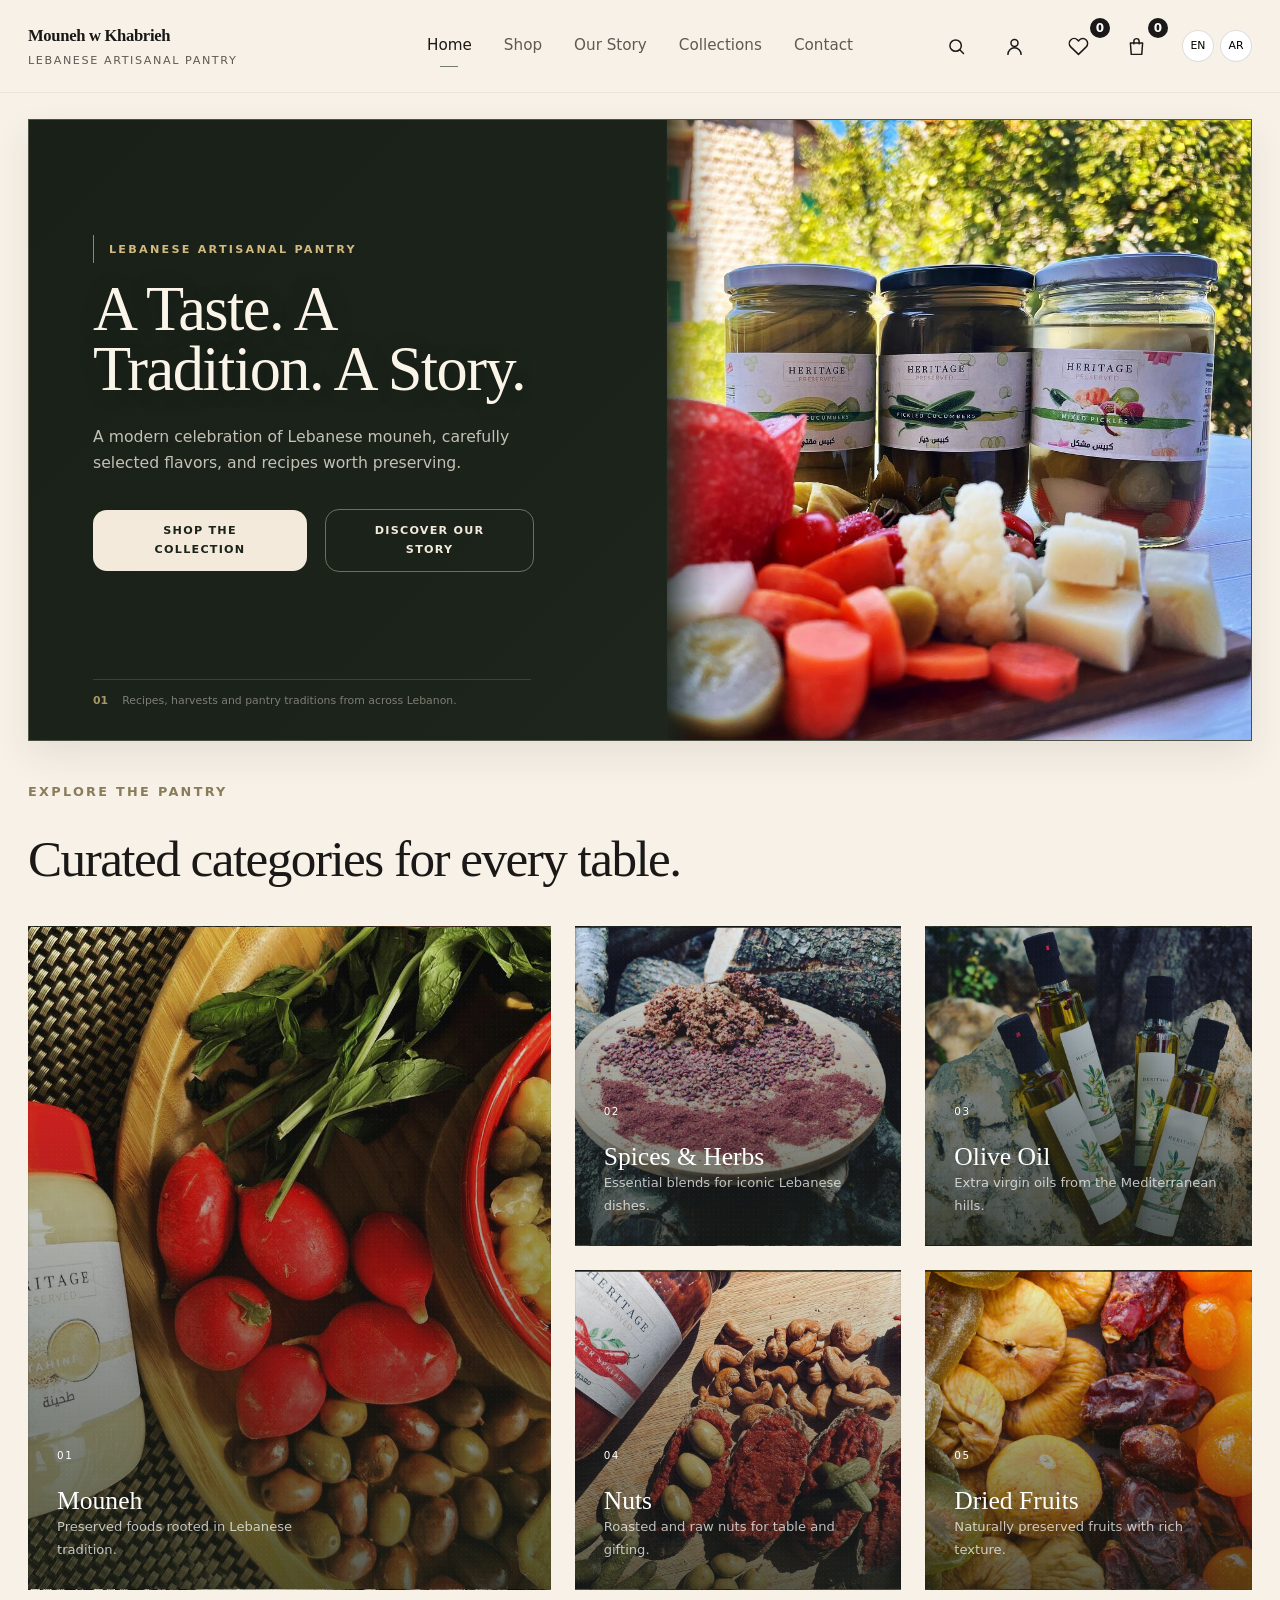
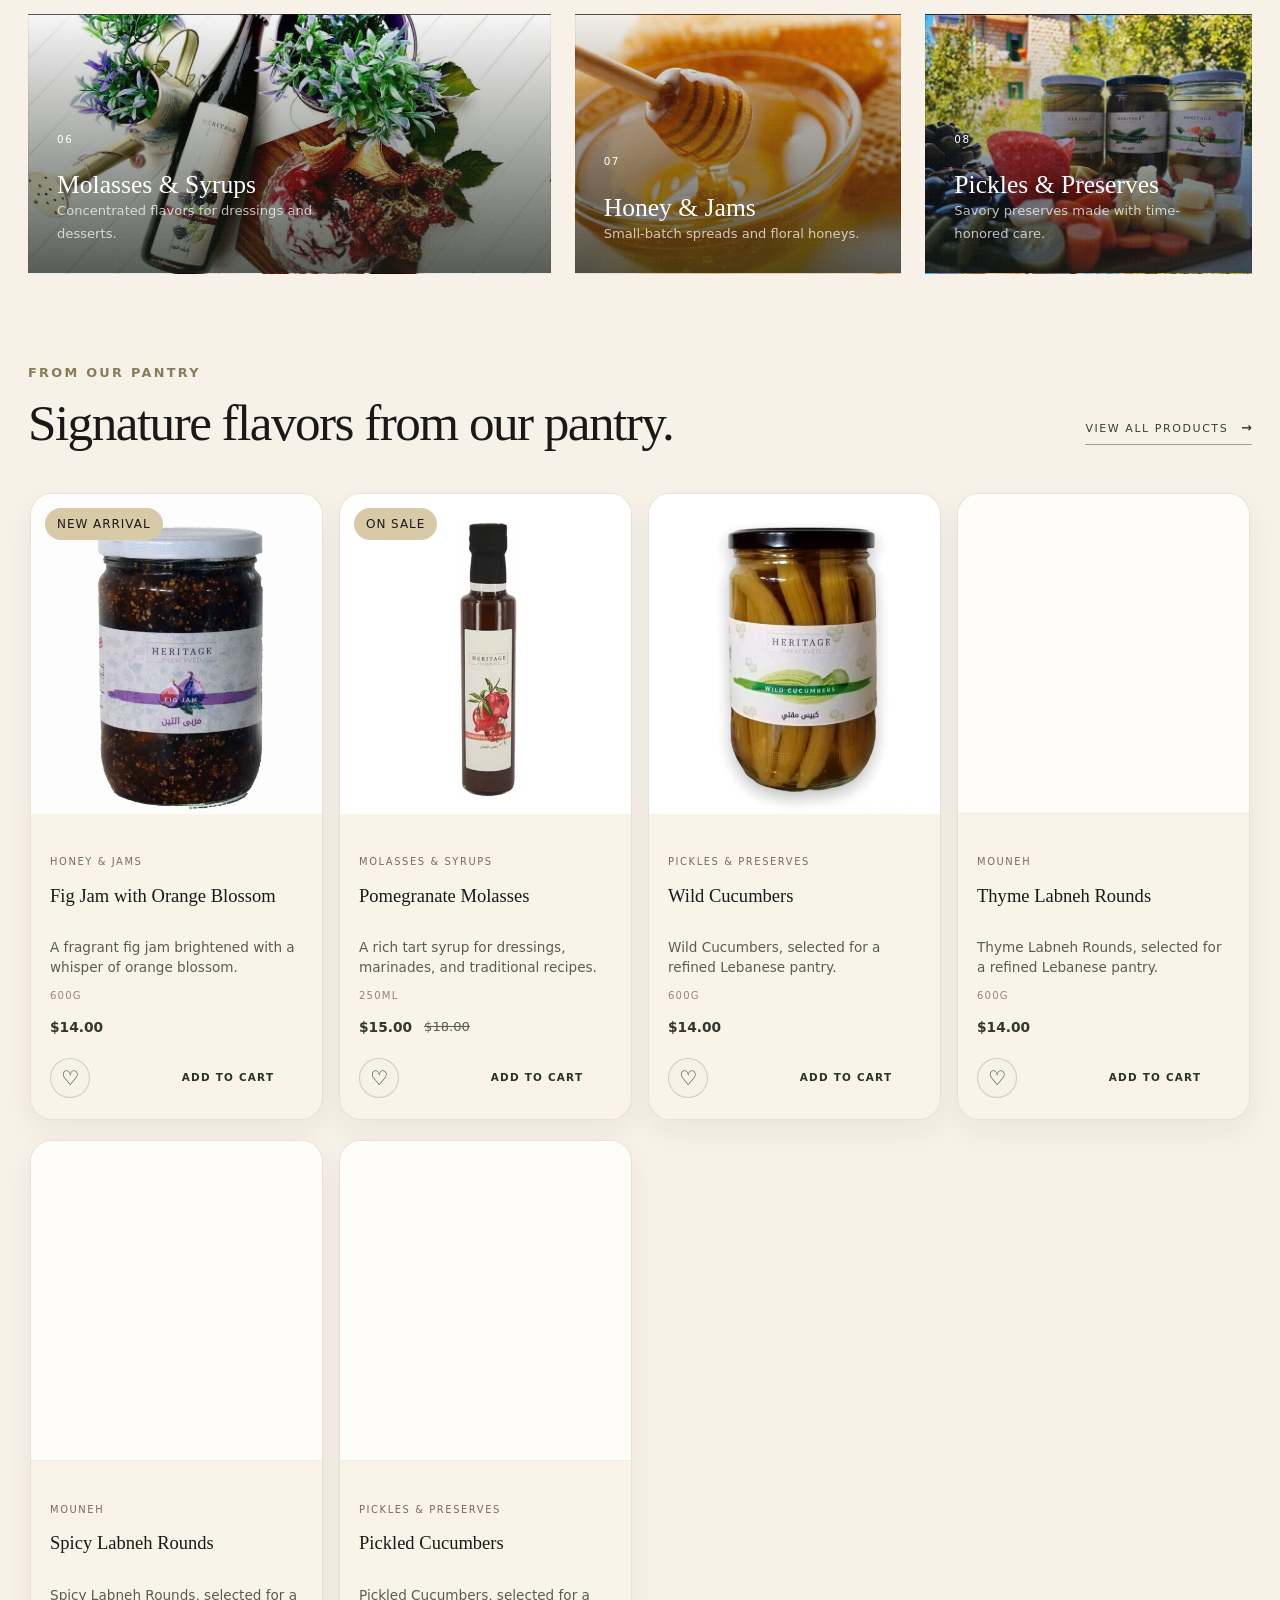
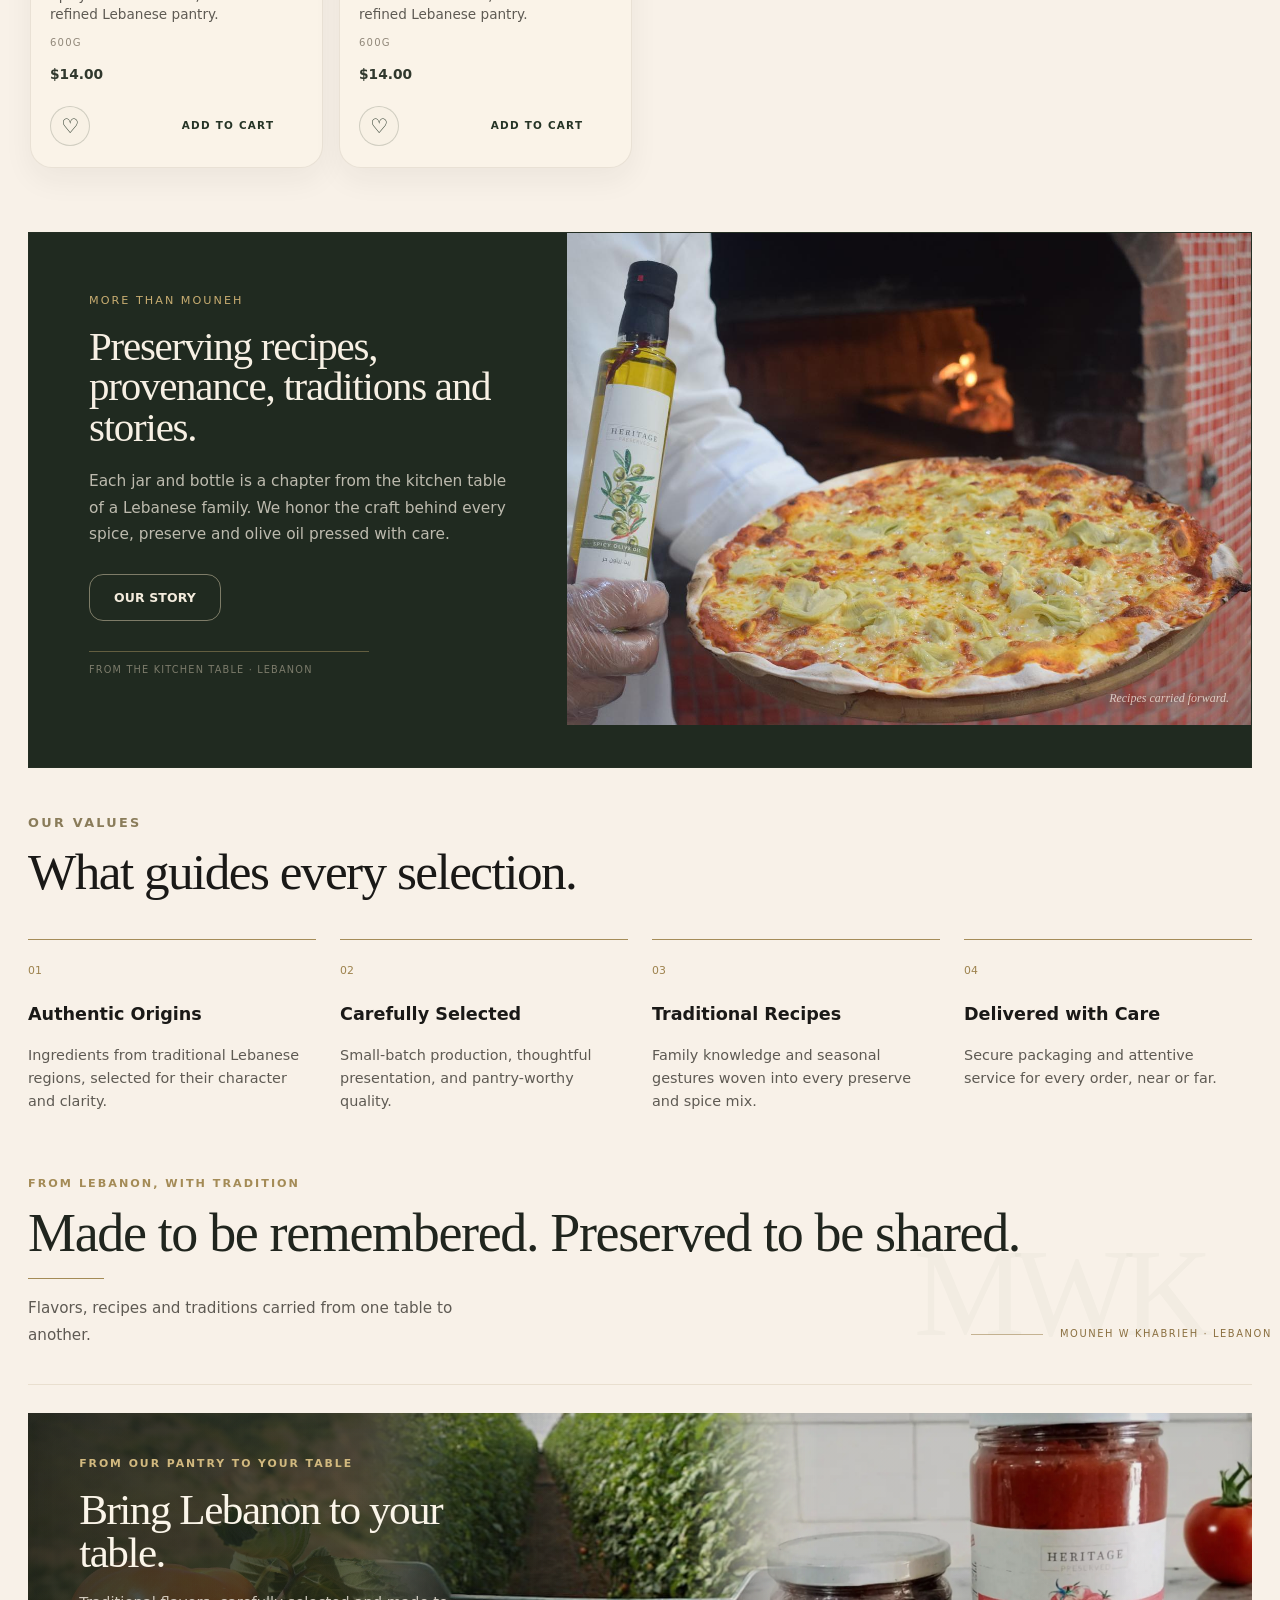
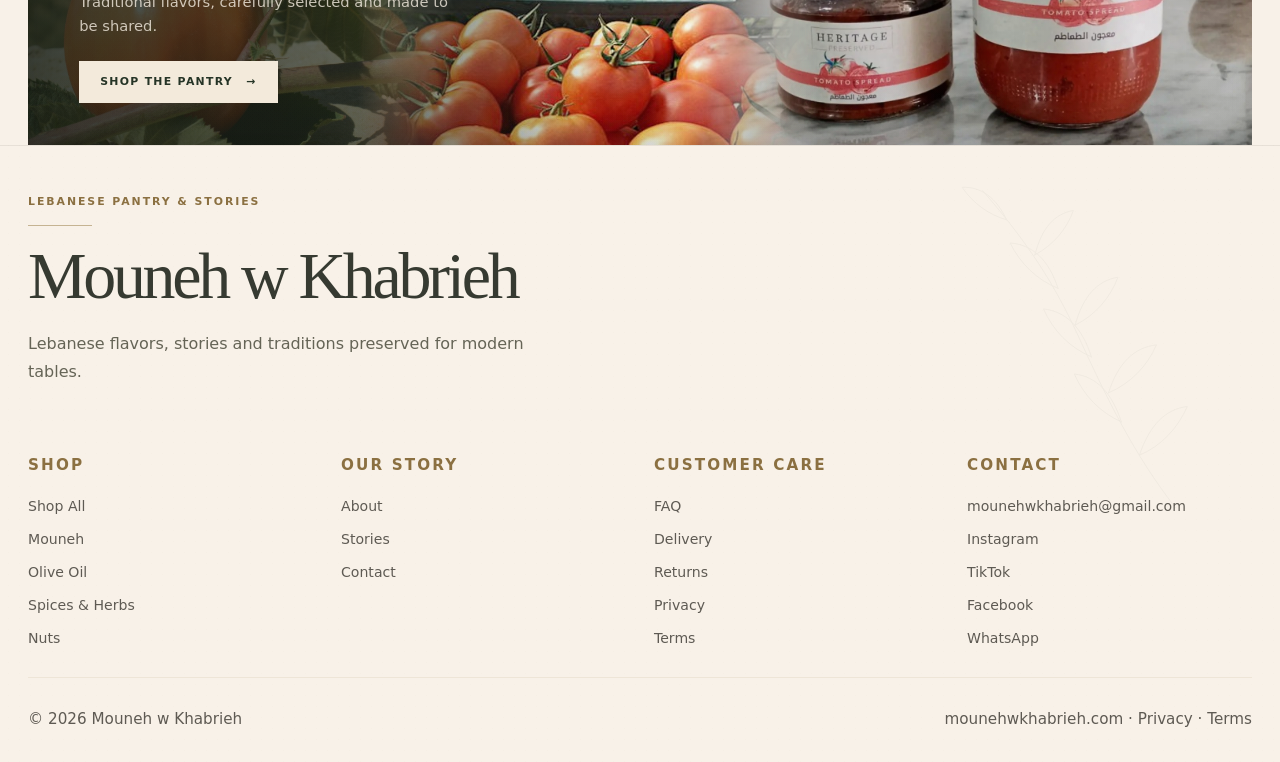
==== commit 14ec465c: "Оновлення" ====
--- a/index.html
+++ b/index.html
@@ -14,7 +14,7 @@
   <link rel="stylesheet" href="css/global.css" />
   <link rel="stylesheet" href="css/index.css" />
   <link rel="stylesheet" href="css/responsive.css" />
-  <link rel="stylesheet" href="css/shop.css" />
+  <link rel="stylesheet" href="css/shop.css?v=20260816-card-layout" />
 </head>
 <body class="homepage-body">
   <div id="site-header"></div>
--- a/css/global.css
+++ b/css/global.css
@@ -139,8 +139,10 @@
 .product-price { font-size:.92rem; }
 .product-old-price { font-size:.82rem; }
 .product-actions { align-items:center; flex-wrap:nowrap; margin-top:8px; }
-.wishlist-button { width:42px; height:42px; flex:0 0 42px; border:1px solid rgba(28,28,25,.18); background:transparent; border-radius:50%; font-size:1.25rem; color:var(--olive); padding:0; }
-.wishlist-button.is-saved { background:var(--olive); color:#fff; }
+.wishlist-button { width:42px; height:42px; flex:0 0 42px; display:grid; place-items:center; padding:0; border:1px solid rgba(28,28,25,.18); border-radius:50%; background:transparent; color:var(--olive); font-size:1.25rem; line-height:1; transition:color .18s ease; }
+.wishlist-button.is-saved { color:var(--olive); }
+.wishlist-button:focus:not(:focus-visible) { outline:0; }
+.wishlist-button:focus-visible { outline:2px solid rgba(37,52,38,.42); outline-offset:2px; }
 .add-cart-button { flex:1; background:transparent; color:var(--olive); border:1px solid var(--olive); box-shadow:none; }
 .add-cart-button:hover { background:var(--olive); color:#fff; }
 
--- a/css/responsive.css
+++ b/css/responsive.css
@@ -677,7 +677,11 @@
   .homepage .hero-actions .button-primary {
     height:66px;
     min-height:66px;
+    display:flex;
+    align-items:center;
+    justify-content:center;
     border-radius:18px;
+    box-shadow:none;
     transition:background-color .2s ease, opacity .2s ease, transform .2s ease;
   }
 
@@ -688,15 +692,22 @@
 
   .homepage .hero-actions>a.button.button-secondary {
     padding-bottom:4px!important;
-    border-bottom:1px solid rgba(32,37,30,.32)!important;
+    color:var(--olive);
+    border-bottom:1px solid rgba(157,130,77,.24)!important;
+    font-weight:600;
     letter-spacing:.09em;
     line-height:1.25;
     transition:border-color .2s ease, color .2s ease;
   }
 
   .homepage .hero-actions>a.button.button-secondary:active {
-    color:#56604f;
+    color:var(--muted);
     border-bottom-color:var(--home-gold)!important;
+  }
+
+  .homepage .hero-actions>a.button.button-secondary::after {
+    color:var(--gold);
+    opacity:.68;
   }
 
   .homepage .hero-note {
@@ -888,6 +899,48 @@
 }
 
 @media (max-width: 480px) {
+  .homepage .hero-copy h1 {
+    margin-bottom:30px;
+    font-size:clamp(1.7rem,8.6vw,2.3rem);
+    line-height:.92;
+    white-space:nowrap;
+  }
+
+  .homepage .hero-copy h1 .hero-title-line:nth-child(-n+2) {
+    display:inline;
+  }
+
+  .homepage .hero-copy h1 .hero-title-line:last-child {
+    display:block;
+  }
+
+  .homepage .hero-copy>p:not(.hero-note) {
+    margin-bottom:35px;
+  }
+
+  .homepage .hero-actions {
+    gap:22px;
+  }
+
+  .homepage .section-intro {
+    padding-top:clamp(52px,14vw,60px);
+  }
+
+  .homepage .section-intro .section-heading {
+    margin-bottom:22px;
+  }
+
+  .homepage .section-intro .section-heading>span {
+    margin-bottom:8px;
+  }
+
+  .homepage .section-intro .section-heading h2 {
+    max-width:340px;
+    font-size:clamp(2rem,8.7vw,2.4rem);
+    line-height:.95;
+    text-wrap:balance;
+  }
+
   .homepage .section-editorial-transition h2 {
     font-size:clamp(1.5rem,7.5vw,2rem);
     line-height:.98;
@@ -1047,8 +1100,8 @@
 
   .mobile-menu-top {
     display:block;
-    padding-bottom:22px;
-    border-bottom:1px solid rgba(37,52,38,.12);
+    padding-bottom:18px;
+    border-bottom:1px solid rgba(37,52,38,.1);
   }
 
   .mobile-menu-brand { display:grid; width:100%; gap:3px; min-width:0; }
@@ -1083,20 +1136,20 @@
   }
 
   .mobile-menu-overlay .nav-close {
-    flex:0 0 56px;
-    width:56px;
-    height:56px;
+    flex:0 0 50px;
+    width:50px;
+    height:50px;
     position:absolute;
     top:50%;
     right:-4px;
     display:grid;
     place-items:center;
     padding:0;
-    border:1px solid rgba(79,70,54,.16);
+    border:1px solid rgba(79,70,54,.13);
     border-radius:50%;
     background:transparent;
     color:var(--olive);
-    font-size:1.6rem;
+    font-size:1.45rem;
     font-weight:300;
     margin:0;
     transform:translateY(-50%);
@@ -1127,8 +1180,8 @@
     width:7px;
     height:7px;
     justify-self:end;
-    border-right:1px solid rgba(37,52,38,.74);
-    border-bottom:1px solid rgba(37,52,38,.74);
+    border-right:1px solid rgba(37,52,38,.56);
+    border-bottom:1px solid rgba(37,52,38,.56);
     transform:rotate(-45deg);
   }
   .mobile-nav a.is-active .mobile-nav-marker {
@@ -1137,7 +1190,7 @@
 
   .mobile-menu-utilities {
     display:grid;
-    margin-top:26px;
+    margin-top:16px;
   }
   .mobile-menu-eyebrow { margin-bottom:6px; }
   .mobile-utility-row {
@@ -1152,13 +1205,13 @@
   }
   .mobile-utility-row .ui-icon { width:19px; height:19px; }
   .mobile-utility-row strong {
-    min-width:24px;
-    height:24px;
+    min-width:22px;
+    height:22px;
     display:grid;
     place-items:center;
     border:1px solid rgba(37,52,38,.12);
     border-radius:50%;
-    font-size:.68rem;
+    font-size:.64rem;
     font-weight:700;
   }
   .mobile-language-label { margin-top:18px; }
@@ -1190,9 +1243,9 @@
     align-items:baseline;
     justify-content:space-between;
     gap:18px;
-    margin-top:clamp(18px,3.5vh,30px);
+    margin-top:10px;
     margin-bottom:auto;
-    padding-top:26px;
+    padding-top:8px;
     color:var(--muted);
   }
   .mobile-menu-bottom span {
@@ -1214,12 +1267,12 @@
     padding-top:calc(15px + env(safe-area-inset-top));
     padding-bottom:calc(16px + env(safe-area-inset-bottom));
   }
-  .mobile-menu-top { padding-bottom:15px; }
+  .mobile-menu-top { padding-bottom:14px; }
   .mobile-menu-overlay .mobile-nav { margin-top:14px; }
   .mobile-menu-overlay .mobile-nav a { min-height:51px; }
-  .mobile-menu-utilities { margin-top:22px; }
+  .mobile-menu-utilities { margin-top:14px; }
   .mobile-language-label { margin-top:18px; }
-  .mobile-menu-bottom { margin-top:18px; padding-top:16px; }
+  .mobile-menu-bottom { margin-top:8px; padding-top:8px; }
 }
 
 @media (prefers-reduced-motion: reduce) and (max-width: 768px) {
@@ -1251,6 +1304,19 @@
     background-color:var(--bg);
   }
 
+  #site-footer .site-footer .footer-brand strong {
+    max-width:100%;
+    margin:12px 0 26px;
+    color:#363a31;
+    font-family:Georgia,serif;
+    font-size:clamp(1.84rem,9.2vw,2.7rem);
+    font-weight:400;
+    letter-spacing:-.05em;
+    line-height:1;
+    text-align:left;
+    white-space:nowrap;
+  }
+
   #site-footer .footer-grid {
     display:block;
     margin-bottom:0;
@@ -1267,7 +1333,8 @@
   #site-footer .footer-accordion-trigger {
     display:flex;
     width:100%;
-    min-height:64px;
+    height:54px;
+    min-height:54px;
     padding:0;
     align-items:center;
     justify-content:space-between;
@@ -1375,6 +1442,64 @@
     padding-top:24px;
     gap:16px;
   }
+
+  /* One content-driven mobile footer rhythm across every page. */
+  body > main.page-shell[class] {
+    padding-bottom:16px;
+  }
+
+  body:has(> main[class]) #site-footer {
+    min-height:0;
+    margin:0;
+    padding:0;
+    background:var(--bg);
+  }
+
+  body:has(> main[class]) #site-footer .site-footer {
+    min-height:0;
+    padding:48px 20px calc(32px + env(safe-area-inset-bottom, 0px));
+    background-color:var(--bg);
+  }
+
+  body:has(> main[class]) #site-footer .footer-brand {
+    min-height:0;
+    margin:0;
+    padding:0 0 34px;
+    border-bottom:0;
+  }
+
+  body:has(> main[class]) #site-footer .footer-brand > span {
+    margin:0;
+  }
+
+  body:has(> main[class]) #site-footer .footer-brand strong {
+    margin:24px 0 26px;
+  }
+
+  body:has(> main[class]) #site-footer .footer-brand p {
+    margin:0;
+  }
+
+  body:has(> main[class]) #site-footer .footer-grid {
+    margin:0;
+  }
+
+  body:has(> main[class]) #site-footer .footer-group {
+    margin:0;
+    padding:0;
+  }
+
+  body:has(> main[class]) #site-footer .footer-bottom {
+    flex-direction:column;
+    align-items:flex-start;
+    gap:18px;
+    margin:16px 0 0;
+    padding:16px 0 0;
+  }
+
+  body:has(> main[class]) #site-footer .footer-bottom p {
+    margin:0;
+  }
 }
 
 @media (prefers-reduced-motion: reduce) and (max-width: 768px) {
--- a/css/shop.css
+++ b/css/shop.css
@@ -286,11 +286,12 @@
 
   .shop-page .shop-hero {
     gap:0;
-    padding-top:42px;
+    padding-top:0;
     padding-bottom:34px;
   }
 
   .shop-hero>div:first-child>span {
+    color:var(--gold);
     font-size:.9375rem;
     font-weight:600;
     letter-spacing:.18em;
@@ -577,9 +578,8 @@
     display:flex;
     width:100%;
     min-width:0;
-    min-height:360px;
-    height:100%;
-    max-height:none;
+    min-height:0;
+    max-height:340px;
     flex-direction:column;
     overflow:hidden;
     border:1px solid rgba(79,70,54,.1);
@@ -904,10 +904,6 @@
     padding-bottom:38px;
   }
 
-  :is(.wishlist-page,.cart-page) ~ #site-footer .footer-accordion-trigger {
-    min-height:64px;
-  }
-
   :is(.wishlist-page,.cart-page) ~ #site-footer .footer-accordion-trigger span {
     font-weight:600;
     letter-spacing:.155em;
@@ -932,6 +928,121 @@
   :is(.wishlist-page,.cart-page).page-shell {
     padding-bottom:56px;
   }
+
+  #wishlistGrid {
+    width:100%;
+    grid-template-columns:minmax(0,1fr);
+    gap:22px;
+    margin-top:26px;
+  }
+
+  #wishlistGrid .product-card {
+    width:100%;
+    min-height:0;
+    height:auto;
+    border-radius:24px;
+  }
+
+  #wishlistGrid .product-image {
+    height:clamp(185px,55vw,232px);
+    padding:10px;
+  }
+
+  #wishlistGrid .product-packshot {
+    max-width:86%;
+    max-height:92%;
+  }
+
+  #wishlistGrid .product-card-body {
+    padding:18px 18px 16px;
+  }
+
+  #wishlistGrid .product-card-meta {
+    min-height:16px;
+    margin-bottom:6px;
+  }
+
+  #wishlistGrid .product-category {
+    font-size:.64rem;
+    letter-spacing:.13em;
+  }
+
+  #wishlistGrid .product-title {
+    min-height:0;
+    max-height:2.24em;
+    margin-bottom:7px;
+    font-size:clamp(1.42rem,6.4vw,1.7rem);
+    line-height:1.08;
+  }
+
+  #wishlistGrid .product-description {
+    min-height:0;
+    max-height:2.9em;
+    margin-bottom:8px;
+    font-size:.79rem;
+    line-height:1.45;
+  }
+
+  #wishlistGrid .product-size {
+    margin-bottom:4px;
+    font-size:.7rem;
+  }
+
+  #wishlistGrid .product-line {
+    margin-bottom:8px;
+  }
+
+  #wishlistGrid .product-price {
+    font-size:1.05rem;
+  }
+
+  #wishlistGrid .wishlist-button {
+    top:14px;
+    right:14px;
+    width:46px;
+    height:46px;
+    flex-basis:46px;
+    border-color:rgba(37,52,38,.24);
+    background:rgba(255,253,249,.94);
+    color:var(--olive);
+    font-size:1.15rem;
+  }
+
+  #wishlistGrid .wishlist-button.is-saved {
+    border-color:rgba(37,52,38,.24);
+    background:rgba(255,253,249,.94);
+    color:var(--olive);
+  }
+
+  #wishlistGrid .product-actions {
+    min-height:46px;
+  }
+
+  #wishlistGrid .add-cart-button {
+    height:46px;
+    min-height:46px;
+    border-radius:23px;
+    font-size:.66rem;
+    letter-spacing:.1em;
+  }
+
+  .wishlist-page:not(.is-wishlist-empty).page-shell {
+    padding-bottom:28px;
+  }
+}
+
+@media (max-width:480px) {
+  .shop-page .shop-hero h1 {
+    margin-top:16px;
+    font-size:clamp(1.65rem,8.35vw,2.25rem);
+    line-height:.96;
+    letter-spacing:-.025em;
+  }
+
+  .shop-page .shop-hero h1 .shop-title-line {
+    display:block;
+    white-space:nowrap;
+  }
 }
 
 @media (prefers-reduced-motion:reduce) and (max-width:768px) {
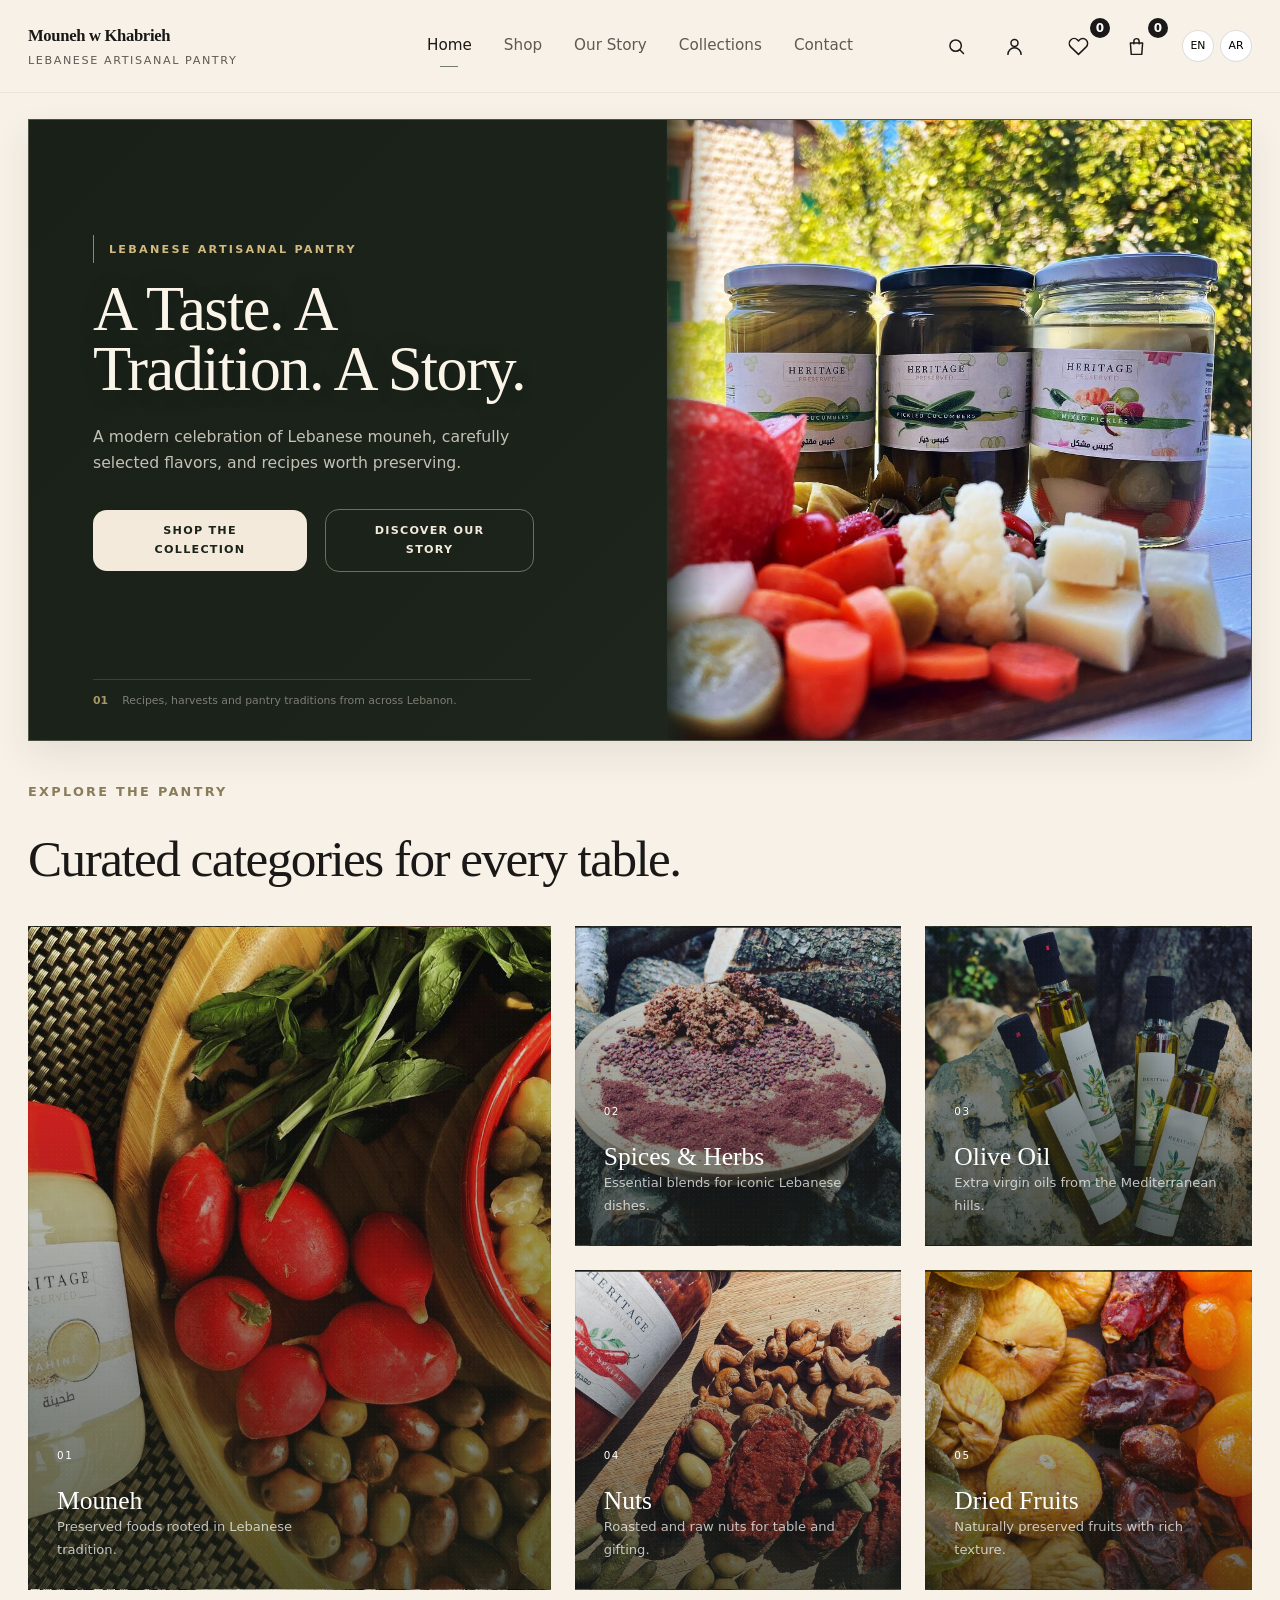
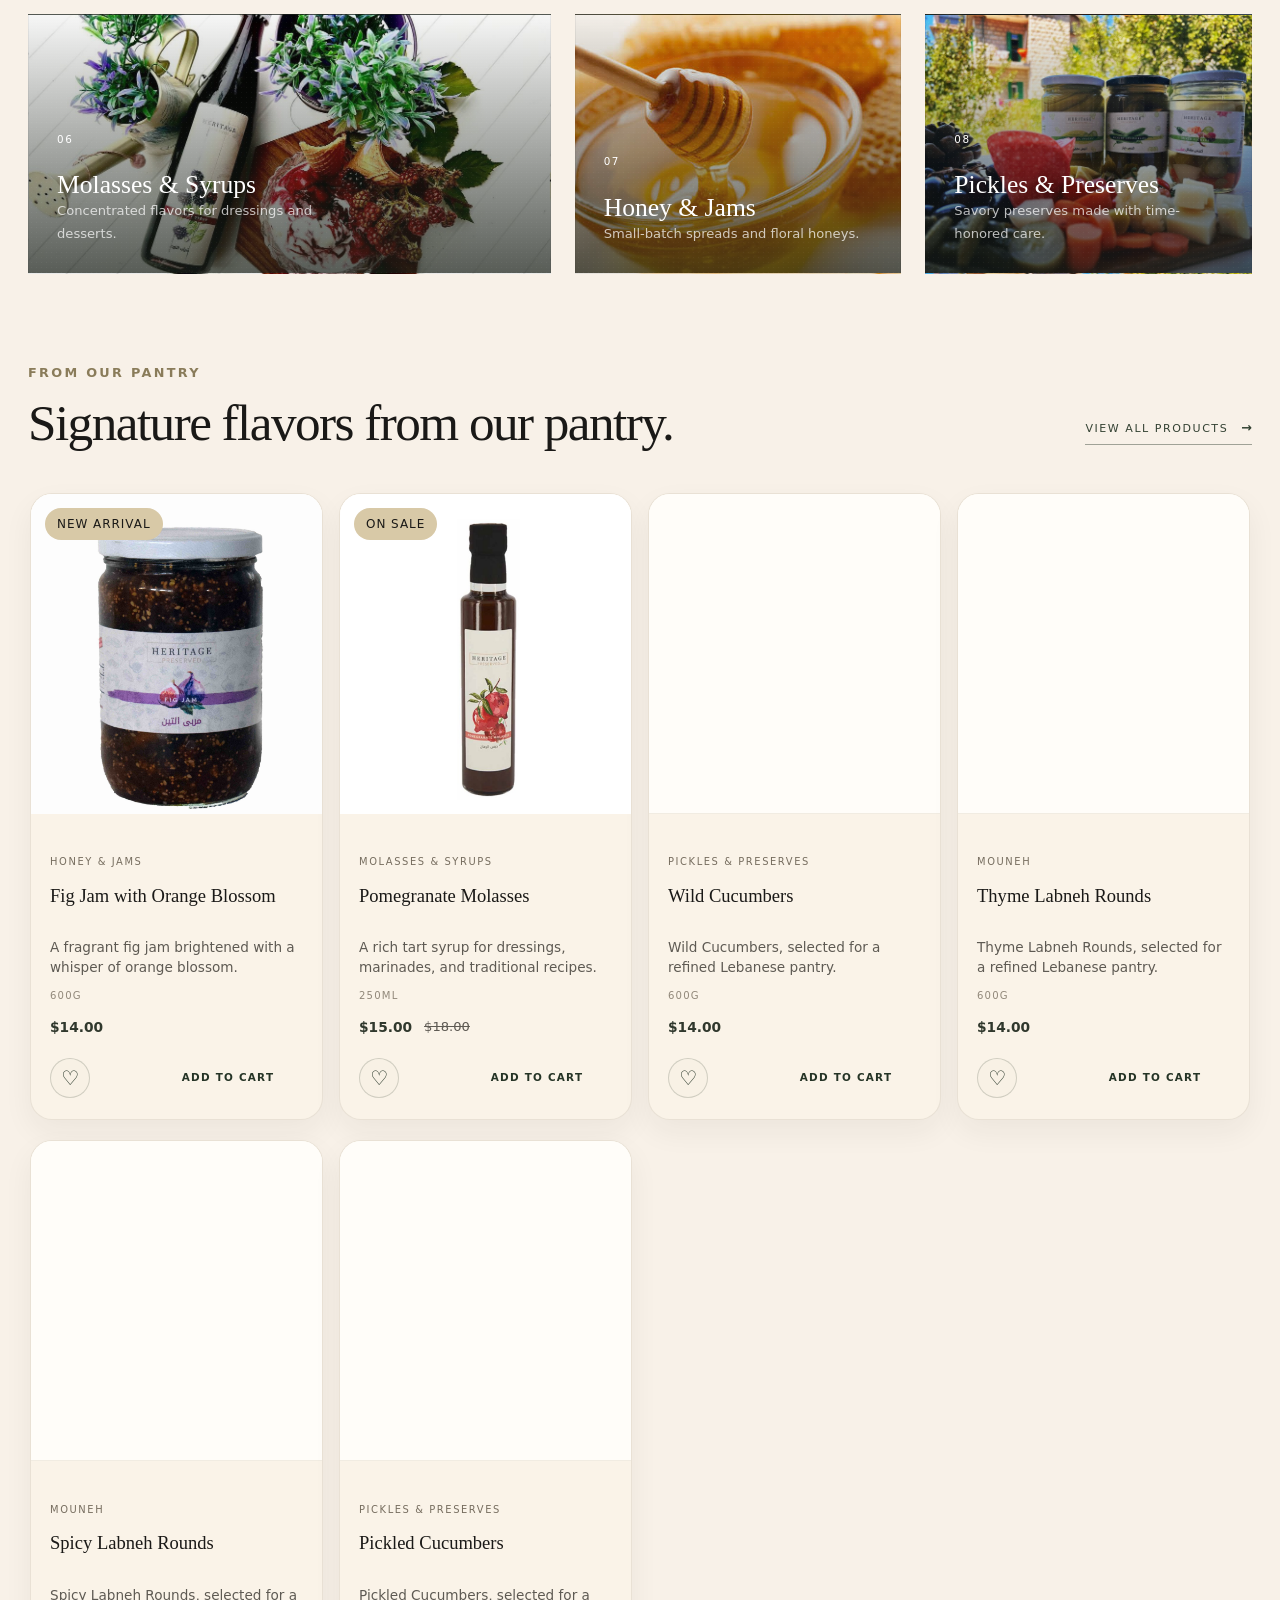
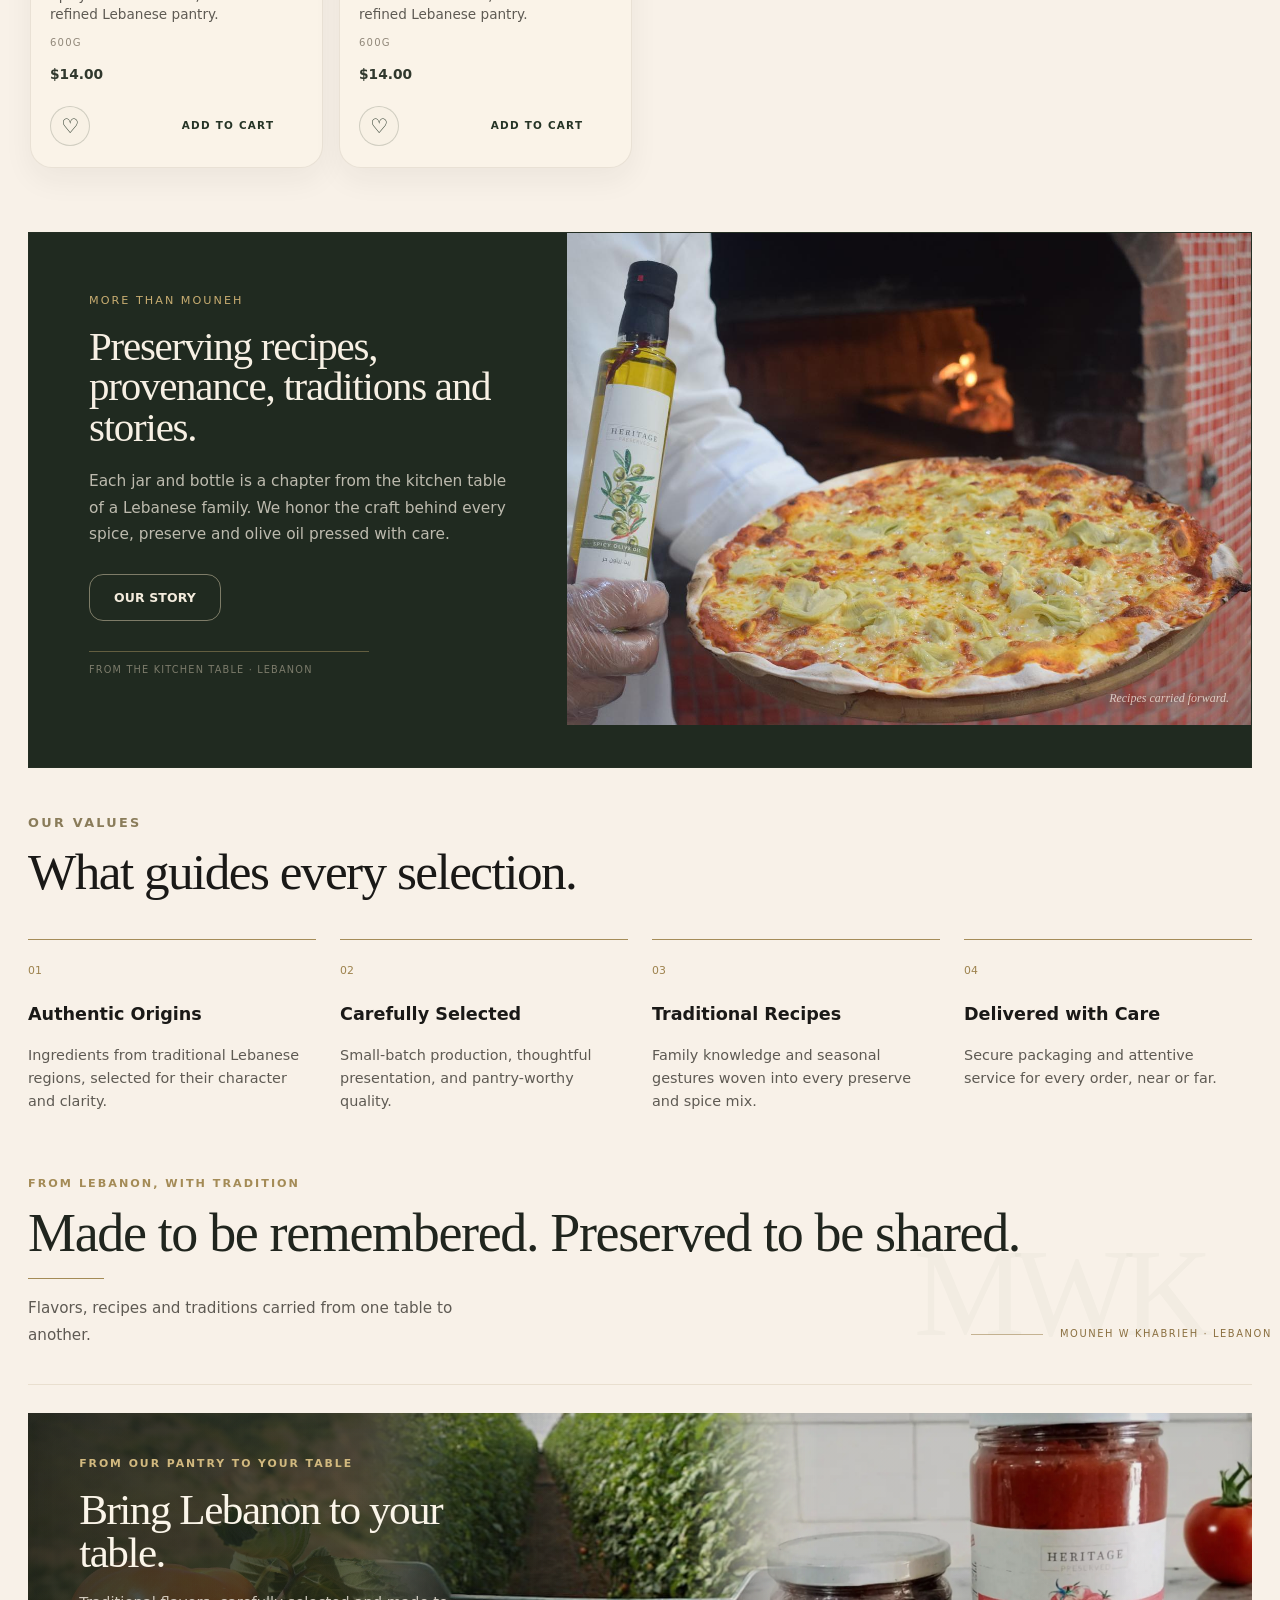
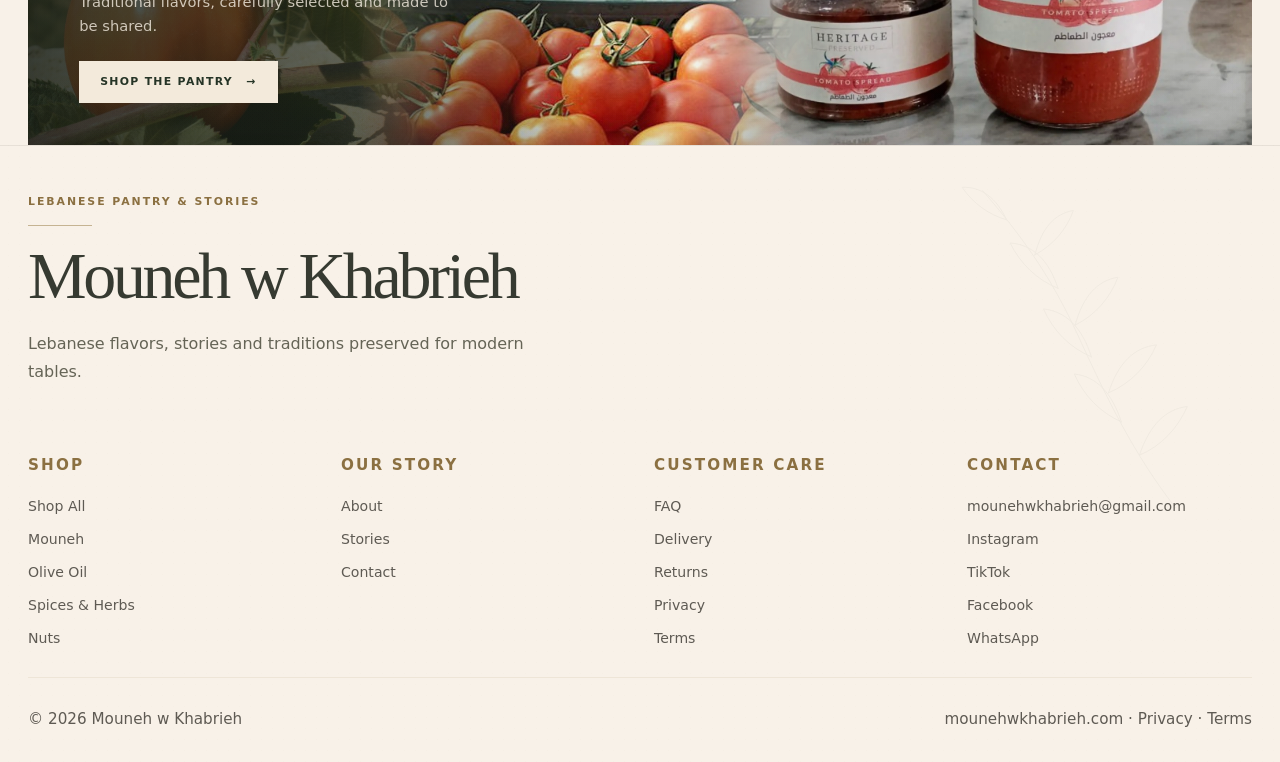
==== commit 8a342caf: "Оновлення" ====
--- a/index.html
+++ b/index.html
@@ -14,7 +14,7 @@
   <link rel="stylesheet" href="css/global.css" />
   <link rel="stylesheet" href="css/index.css" />
   <link rel="stylesheet" href="css/responsive.css" />
-  <link rel="stylesheet" href="css/shop.css?v=20260816-card-layout" />
+  <link rel="stylesheet" href="css/shop.css" />
 </head>
 <body class="homepage-body">
   <div id="site-header"></div>
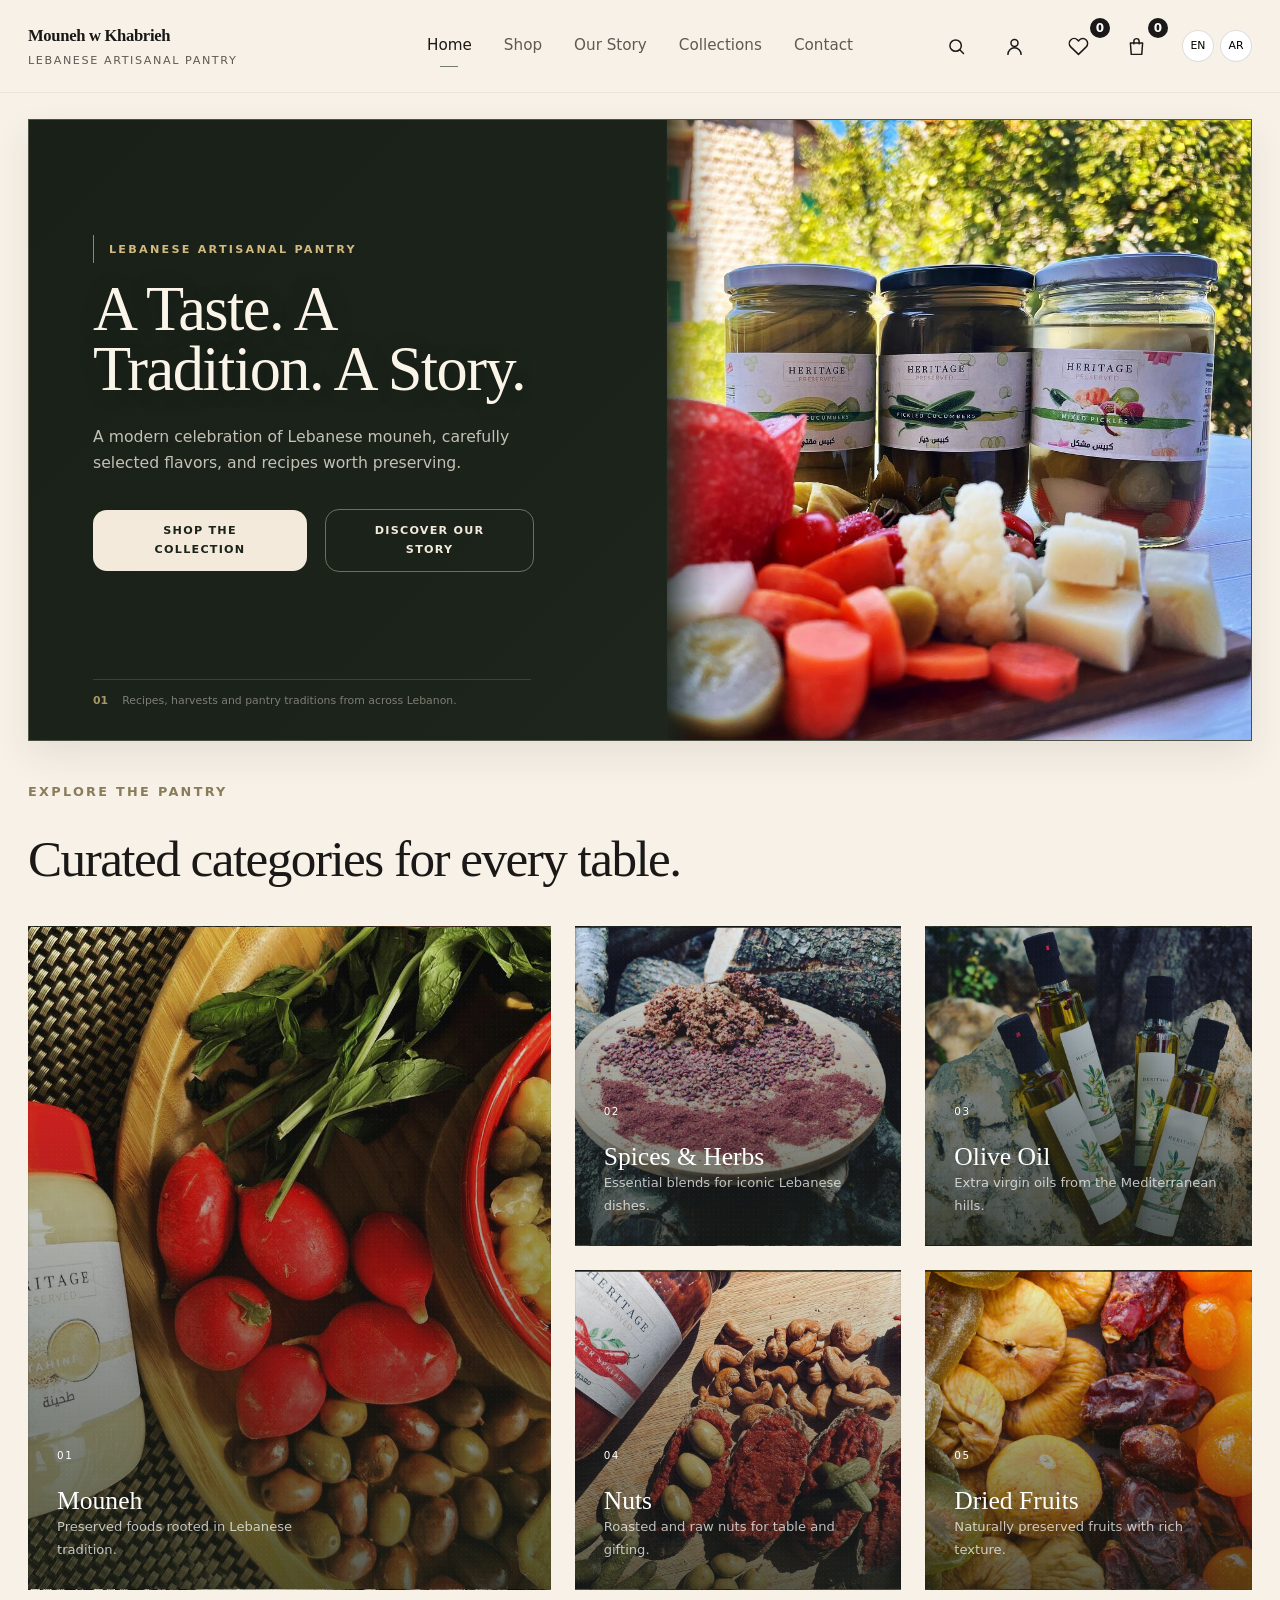
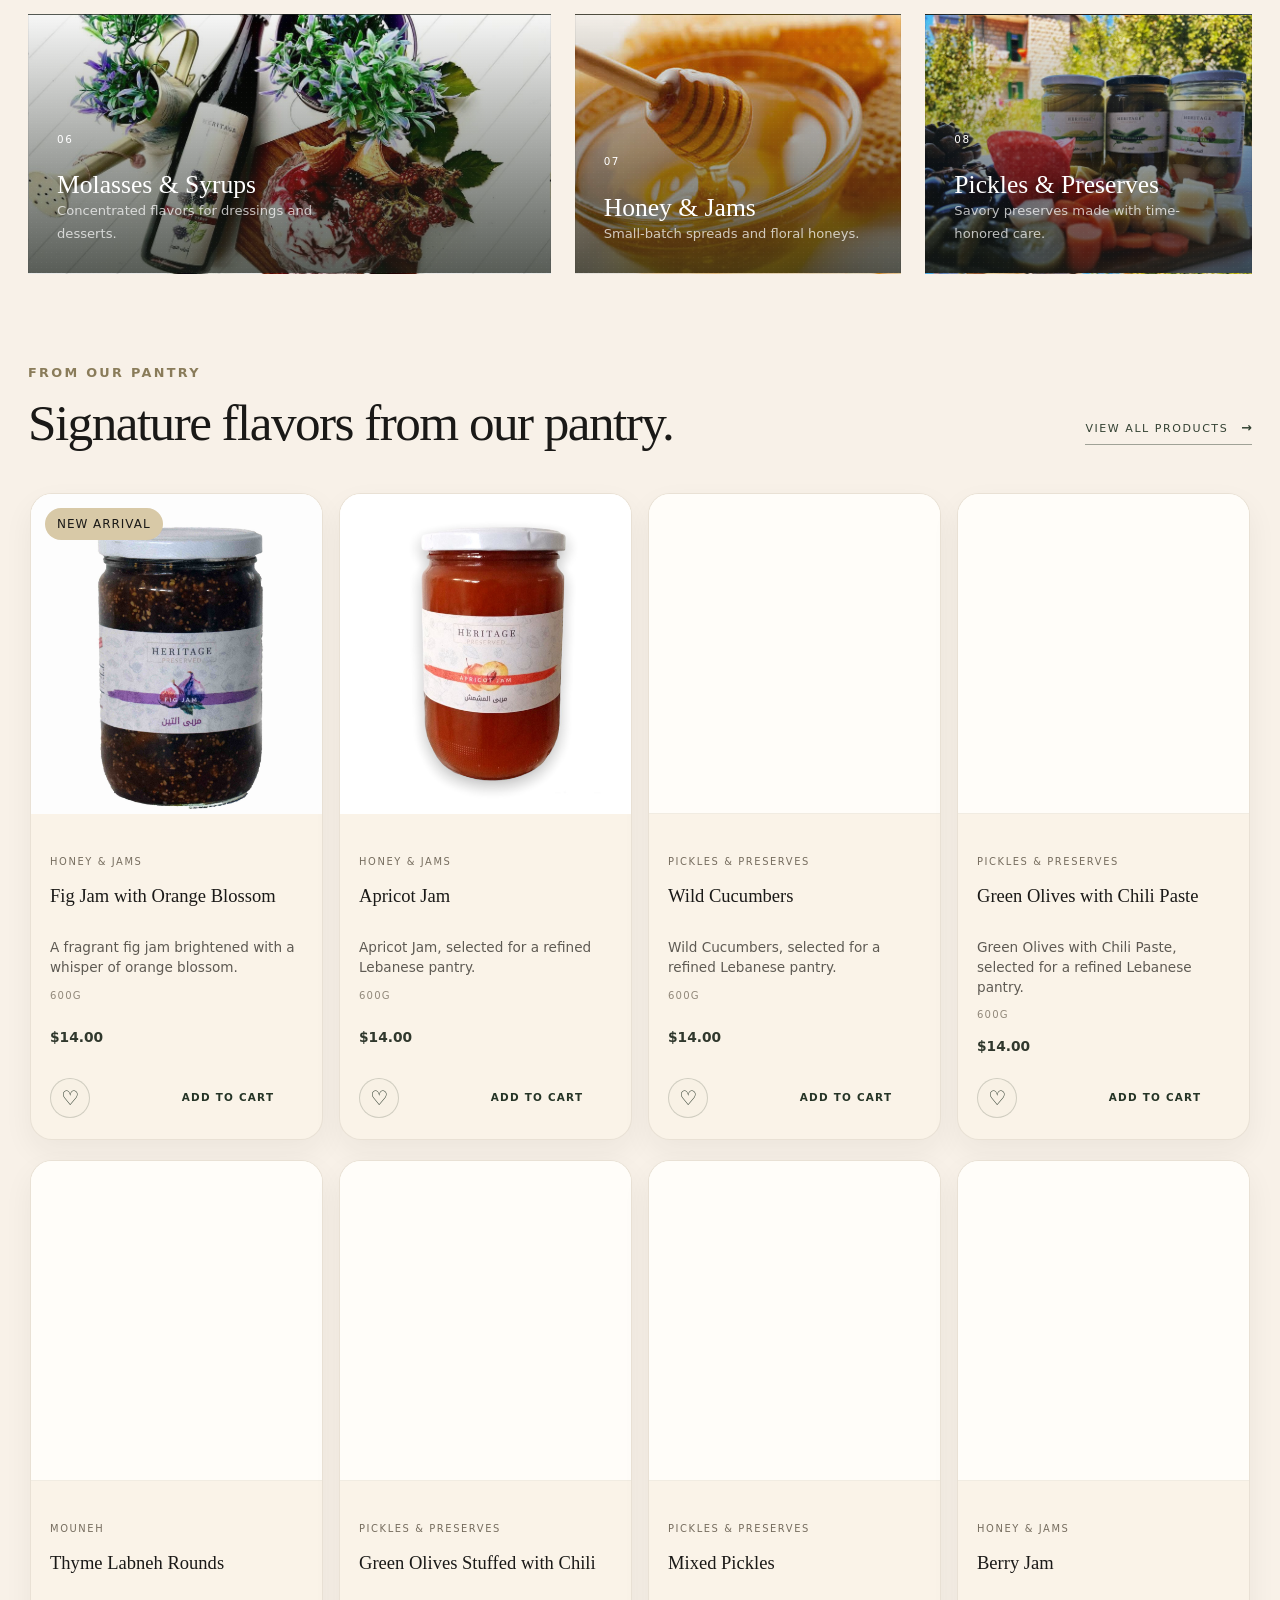
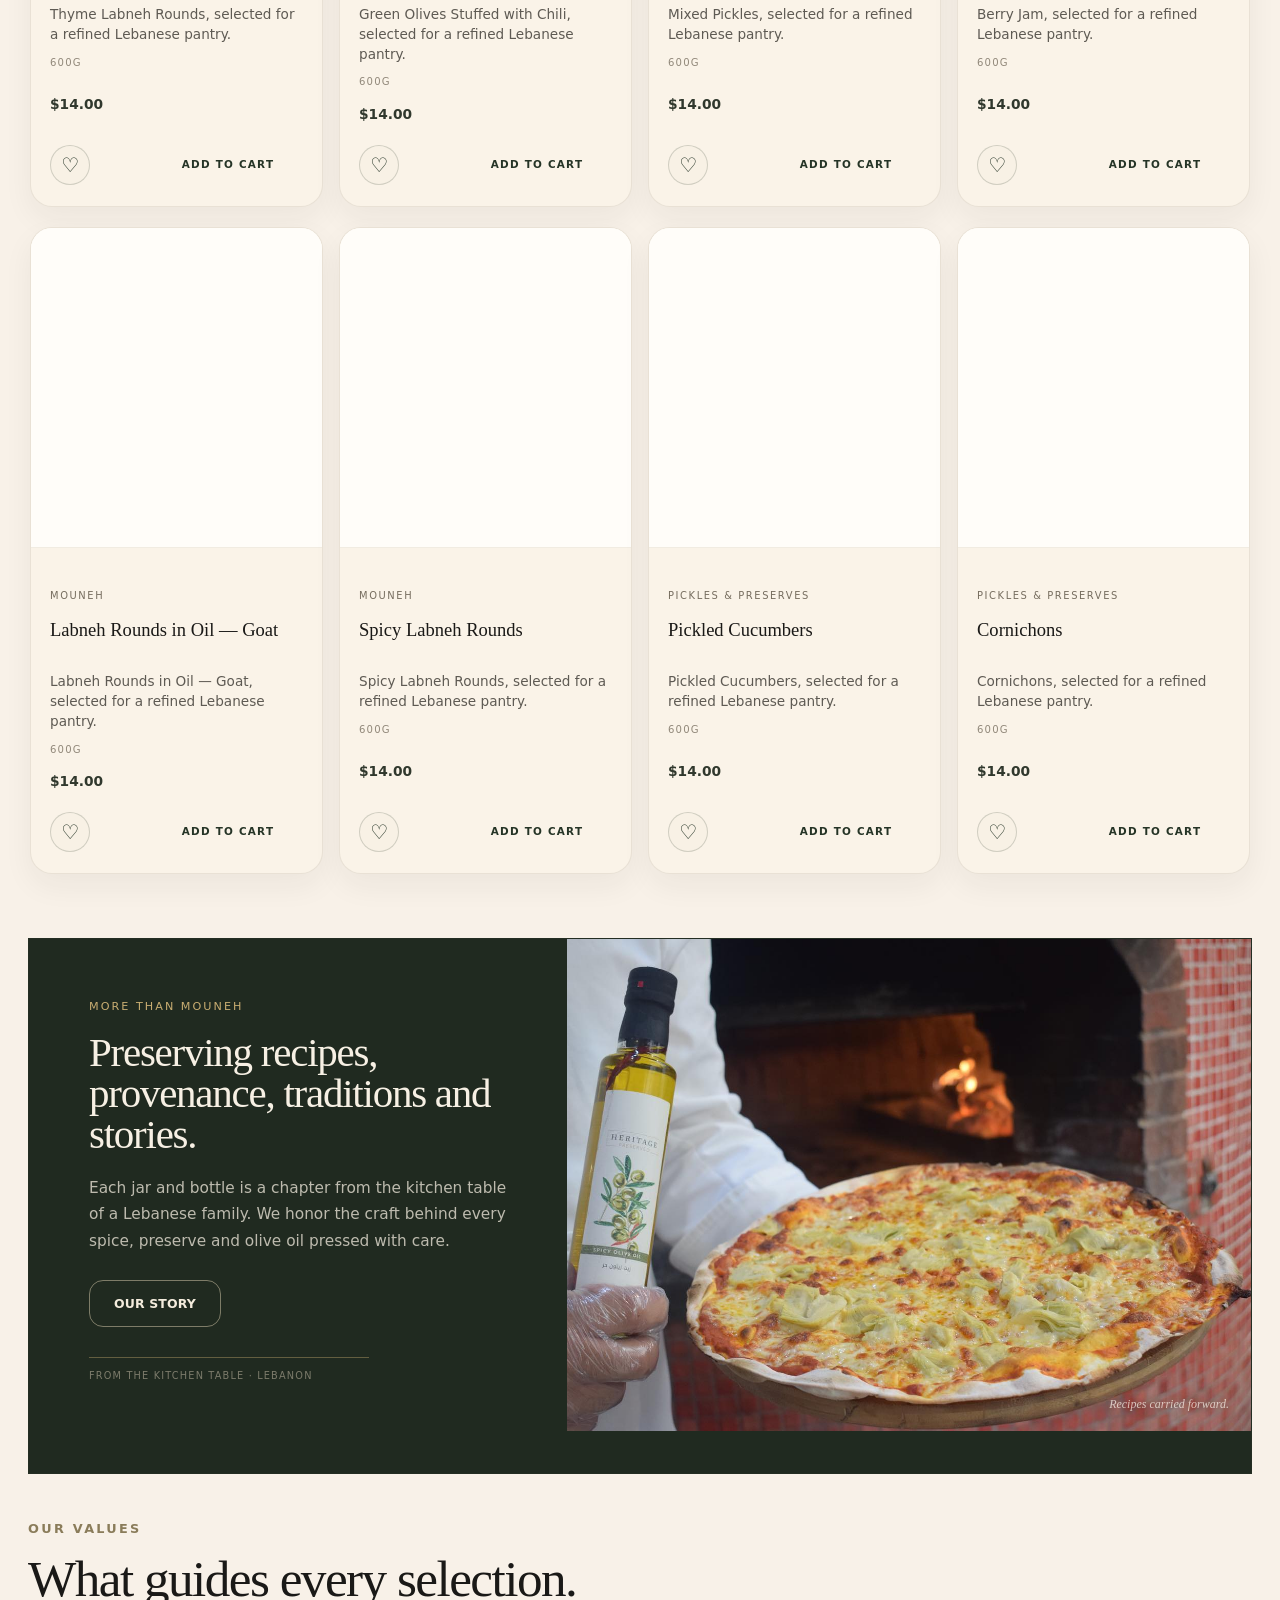
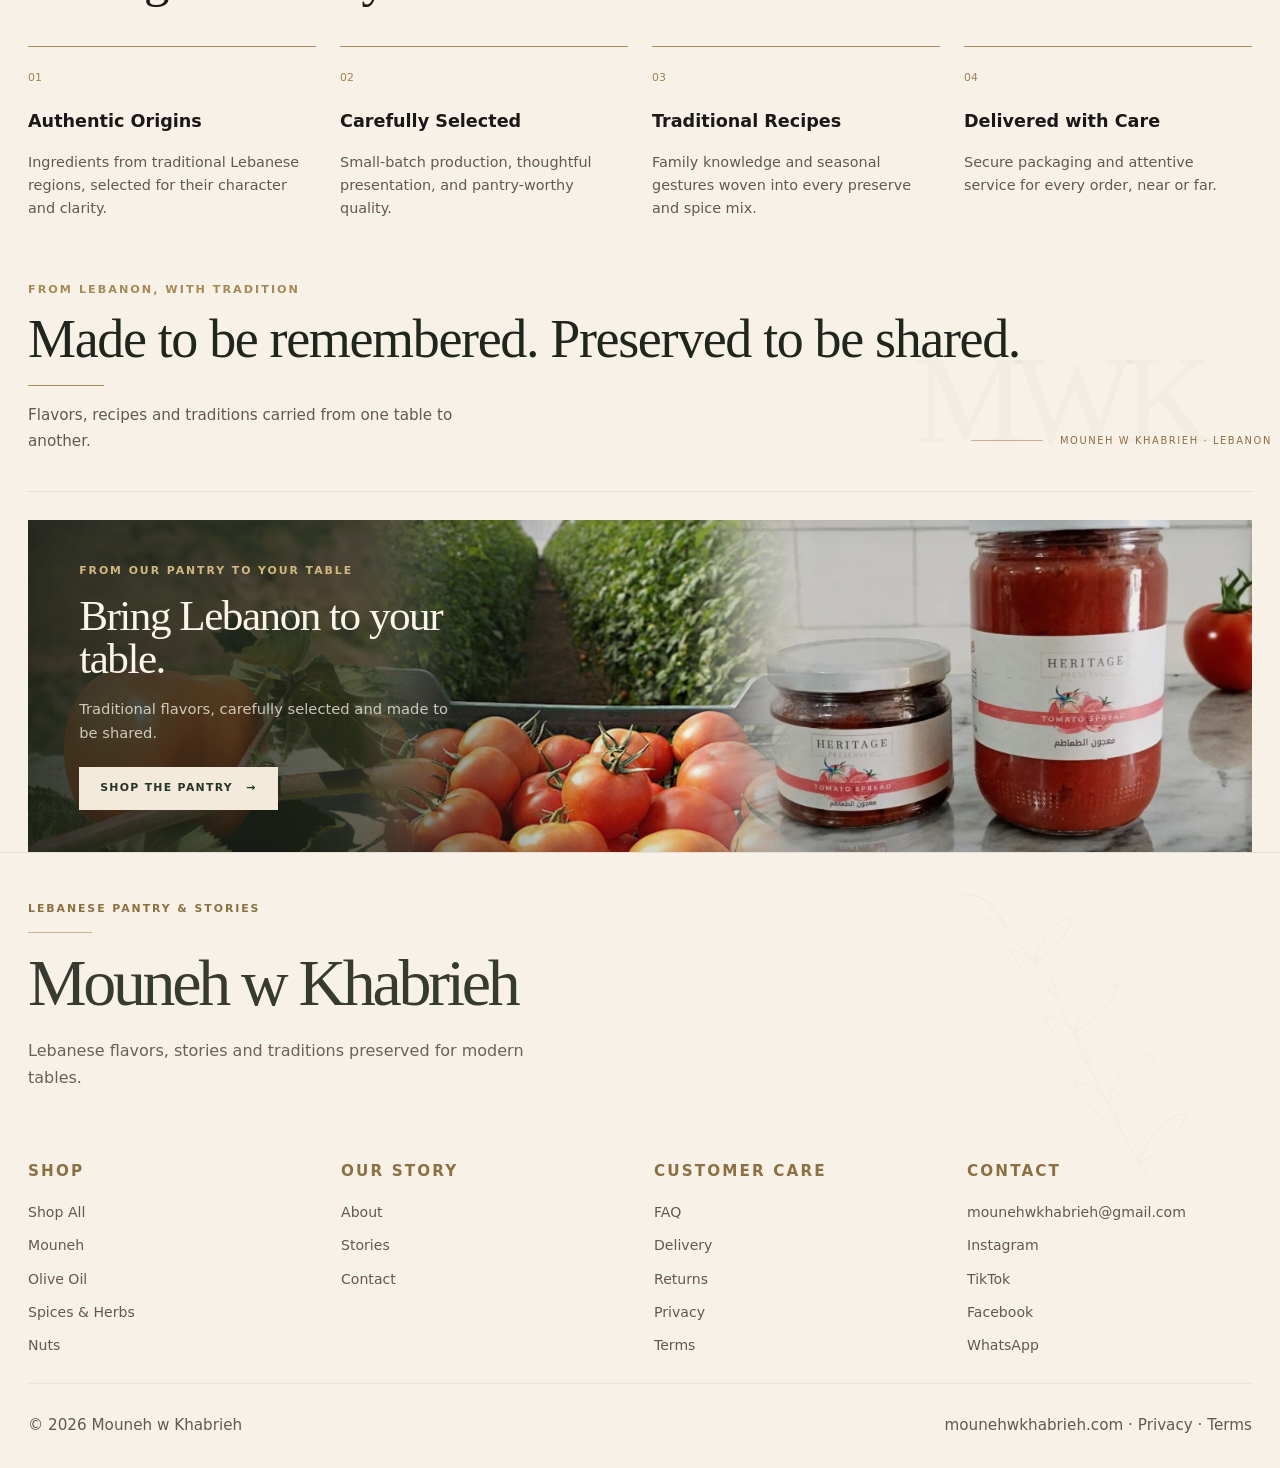
==== commit 668f8316: "Revert "Оновлення" This reverts commit 8a342caf021a31b36d9002d752d25a3b4606ed72." ====
--- a/index.html
+++ b/index.html
@@ -14,7 +14,7 @@
   <link rel="stylesheet" href="css/global.css" />
   <link rel="stylesheet" href="css/index.css" />
   <link rel="stylesheet" href="css/responsive.css" />
-  <link rel="stylesheet" href="css/shop.css" />
+  <link rel="stylesheet" href="css/shop.css?v=20260816-card-layout" />
 </head>
 <body class="homepage-body">
   <div id="site-header"></div>
--- a/css/responsive.css
+++ b/css/responsive.css
@@ -1333,8 +1333,7 @@
   #site-footer .footer-accordion-trigger {
     display:flex;
     width:100%;
-    height:54px;
-    min-height:54px;
+    min-height:64px;
     padding:0;
     align-items:center;
     justify-content:space-between;
@@ -1457,14 +1456,14 @@
 
   body:has(> main[class]) #site-footer .site-footer {
     min-height:0;
-    padding:48px 20px calc(32px + env(safe-area-inset-bottom, 0px));
+    padding:48px 20px calc(42px + env(safe-area-inset-bottom, 0px));
     background-color:var(--bg);
   }
 
   body:has(> main[class]) #site-footer .footer-brand {
     min-height:0;
     margin:0;
-    padding:0 0 34px;
+    padding:0 0 44px;
     border-bottom:0;
   }
 
@@ -1489,12 +1488,18 @@
     padding:0;
   }
 
+  body:has(> main[class]) #site-footer .footer-accordion-trigger {
+    height:80px;
+    min-height:80px;
+    padding-block:20px;
+  }
+
   body:has(> main[class]) #site-footer .footer-bottom {
     flex-direction:column;
     align-items:flex-start;
-    gap:18px;
-    margin:16px 0 0;
-    padding:16px 0 0;
+    gap:24px;
+    margin:24px 0 0;
+    padding:20px 0 0;
   }
 
   body:has(> main[class]) #site-footer .footer-bottom p {
--- a/css/shop.css
+++ b/css/shop.css
@@ -578,8 +578,9 @@
     display:flex;
     width:100%;
     min-width:0;
-    min-height:0;
-    max-height:340px;
+    min-height:360px;
+    height:100%;
+    max-height:none;
     flex-direction:column;
     overflow:hidden;
     border:1px solid rgba(79,70,54,.1);
@@ -801,6 +802,64 @@
     text-align:center;
   }
 
+  /* Product-detail recommendations keep the shared card design without the
+     catalog's equal-height stretching. */
+  .product-page :is(#recentlyViewedGrid,#relatedProductGrid) {
+    grid-auto-rows:max-content;
+    align-items:start;
+    align-content:start;
+  }
+
+  .product-page :is(#recentlyViewedGrid,#relatedProductGrid) .product-card {
+    display:flex;
+    min-height:0;
+    height:auto;
+    max-height:none;
+    flex:none;
+    align-self:start;
+  }
+
+  .product-page :is(#recentlyViewedGrid,#relatedProductGrid) .product-image-link {
+    display:block;
+    flex:none;
+  }
+
+  .product-page :is(#recentlyViewedGrid,#relatedProductGrid) .product-image {
+    height:clamp(180px,50vw,215px);
+    min-height:0;
+    aspect-ratio:auto;
+    padding:10px;
+  }
+
+  .product-page :is(#recentlyViewedGrid,#relatedProductGrid) .product-packshot {
+    max-width:84%;
+    max-height:88%;
+    object-fit:contain;
+    object-position:center;
+  }
+
+  .product-page :is(#recentlyViewedGrid,#relatedProductGrid) .product-card-body {
+    min-height:0;
+    padding:12px 12px 10px;
+    gap:0;
+    flex:none;
+  }
+
+  .product-page :is(#recentlyViewedGrid,#relatedProductGrid) :is(.product-title,.product-description) {
+    min-height:0;
+  }
+
+  .product-page :is(#recentlyViewedGrid,#relatedProductGrid) .product-actions {
+    min-height:48px;
+    margin-top:8px;
+    flex:none;
+  }
+
+  .product-page :is(#recentlyViewedGrid,#relatedProductGrid) .add-cart-button {
+    height:48px;
+    min-height:48px;
+  }
+
   .pagination-row { margin-top:36px; }
 
   .pagination-row .button {
